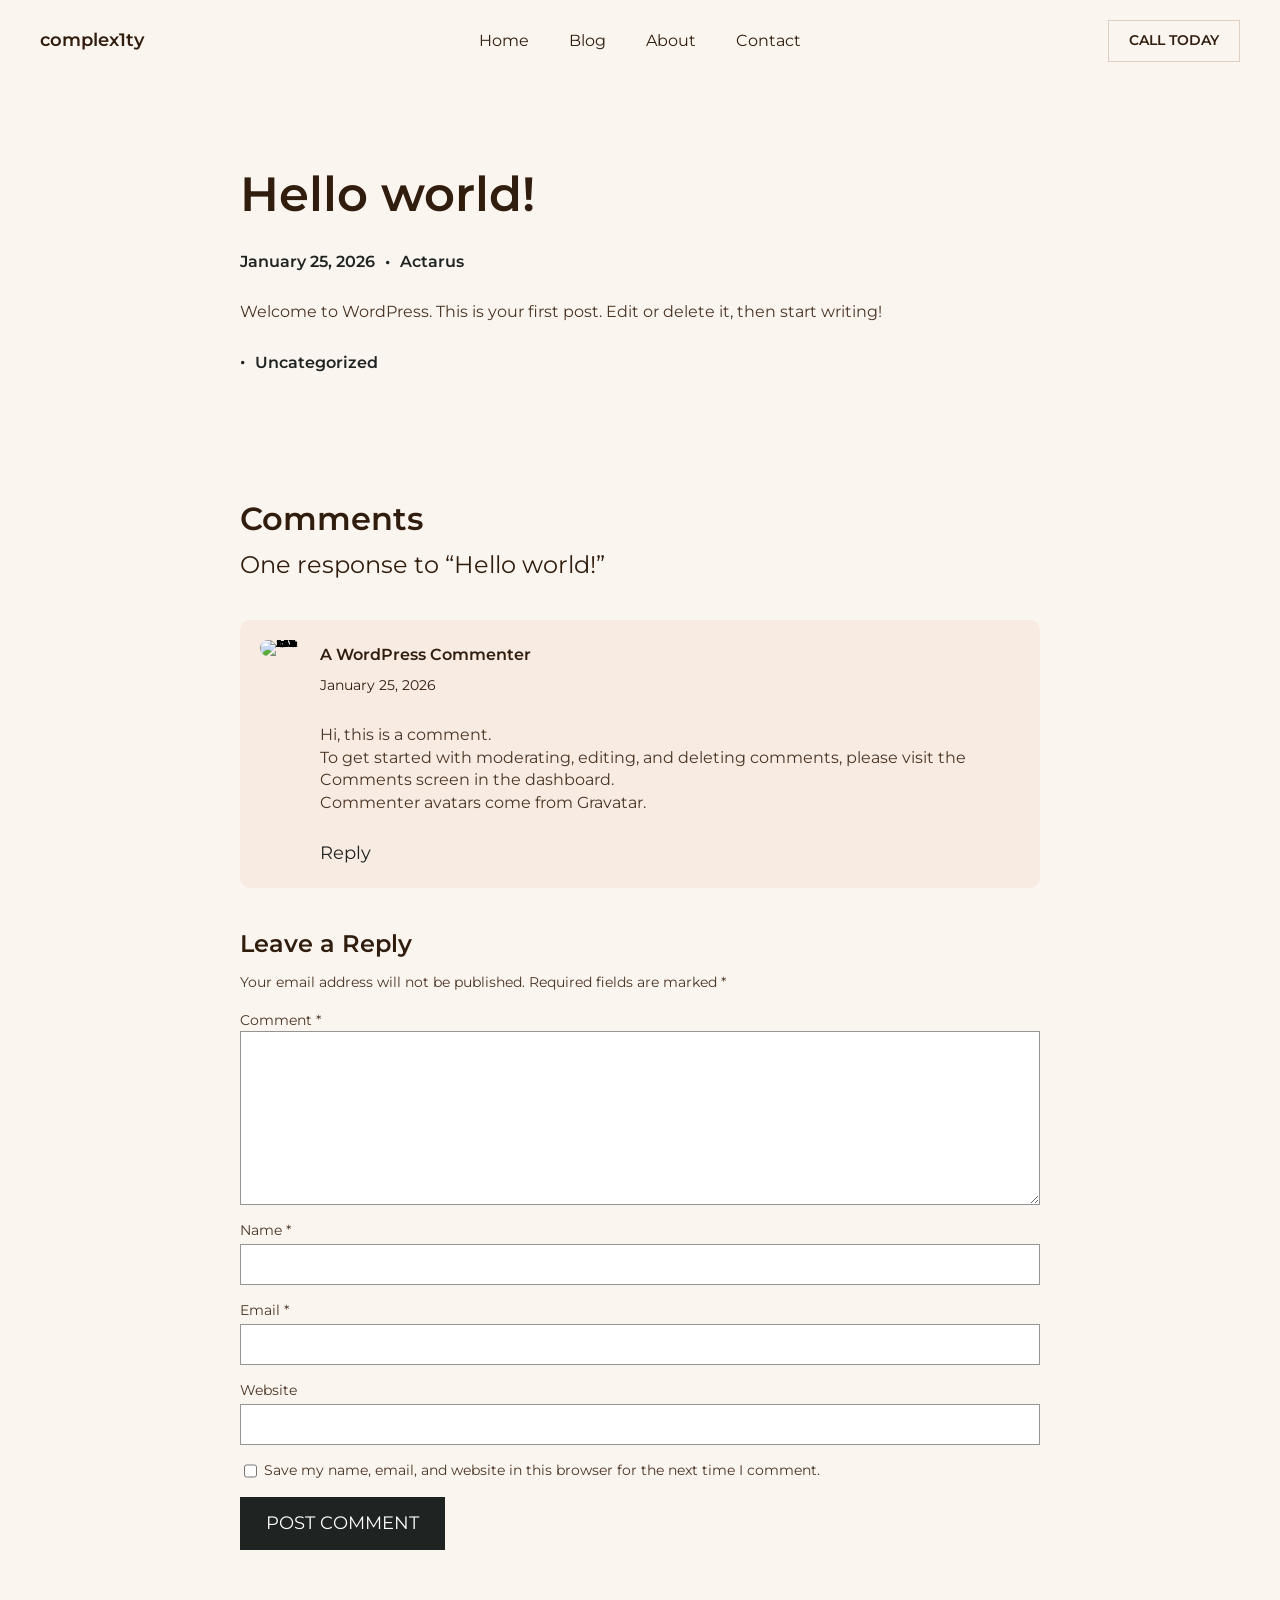
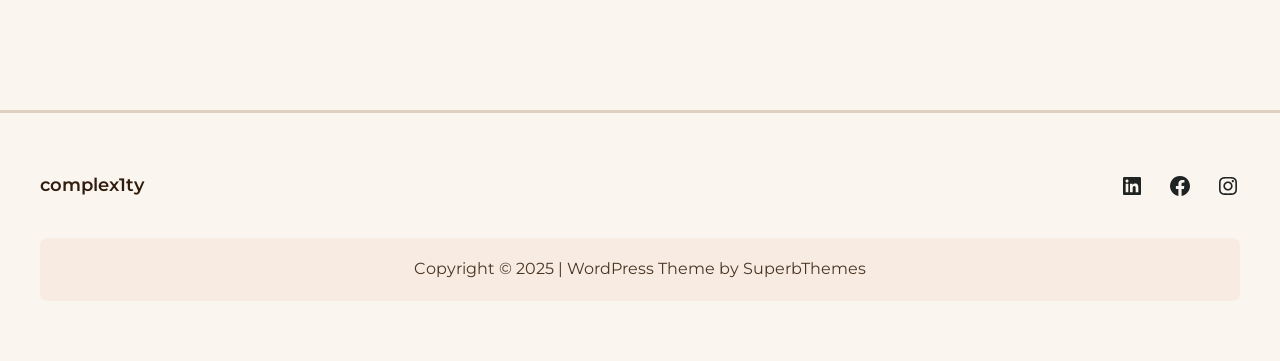
==== hello-world/index.html @ 1c791e35 "si" ====
<!DOCTYPE html>
<html lang="en-US">
<head><meta charset="UTF-8">
	
	<meta name="viewport" content="width=device-width, initial-scale=1">
<meta name="robots" content="max-image-preview:large">
<title>Hello world! – complex1ty</title>
<link rel="alternate" type="application/rss+xml" title="complex1ty » Feed" href="/feed/">
<link rel="alternate" type="application/rss+xml" title="complex1ty » Comments Feed" href="/comments/feed/">
<link rel="alternate" type="application/rss+xml" title="complex1ty » Hello world! Comments Feed" href="/hello-world/feed/">
<link rel="alternate" title="oEmbed (JSON)" type="application/json+oembed" href="/wp-json/oembed/1.0/embed?url=http%3A%2F%2F%2Fhello-world%2F">
<link rel="alternate" title="oEmbed (XML)" type="text/xml+oembed" href="/wp-json/oembed/1.0/embed?url=http%3A%2F%2F%2Fhello-world%2F&amp;format=xml">
<style id="superb-addons-variable-fallbacks-inline-css">
:root{--wp--preset--color--primary:#1f7cec;--wp--preset--color--primary-hover:#3993ff;--wp--preset--color--base:#fff;--wp--preset--color--featured:#0a284b;--wp--preset--color--contrast-light:#fff;--wp--preset--color--contrast-dark:#000;--wp--preset--color--mono-1:#0d3c74;--wp--preset--color--mono-2:#64748b;--wp--preset--color--mono-3:#e2e8f0;--wp--preset--color--mono-4:#f8fafc;--wp--preset--spacing--superbspacing-xxsmall:clamp(5px,1vw,10px);--wp--preset--spacing--superbspacing-xsmall:clamp(10px,2vw,20px);--wp--preset--spacing--superbspacing-small:clamp(20px,4vw,40px);--wp--preset--spacing--superbspacing-medium:clamp(30px,6vw,60px);--wp--preset--spacing--superbspacing-large:clamp(40px,8vw,80px);--wp--preset--spacing--superbspacing-xlarge:clamp(50px,10vw,100px);--wp--preset--spacing--superbspacing-xxlarge:clamp(60px,12vw,120px);--wp--preset--font-size--superbfont-tiny:clamp(10px,0.625rem + ((1vw - 3.2px) * 0.227),12px);--wp--preset--font-size--superbfont-xxsmall:clamp(12px,0.75rem + ((1vw - 3.2px) * 0.227),14px);--wp--preset--font-size--superbfont-xsmall:clamp(16px,1rem + ((1vw - 3.2px) * 1),16px);--wp--preset--font-size--superbfont-small:clamp(16px,1rem + ((1vw - 3.2px) * 0.227),18px);--wp--preset--font-size--superbfont-medium:clamp(18px,1.125rem + ((1vw - 3.2px) * 0.227),20px);--wp--preset--font-size--superbfont-large:clamp(24px,1.5rem + ((1vw - 3.2px) * 0.909),32px);--wp--preset--font-size--superbfont-xlarge:clamp(32px,2rem + ((1vw - 3.2px) * 1.818),48px);--wp--preset--font-size--superbfont-xxlarge:clamp(40px,2.5rem + ((1vw - 3.2px) * 2.727),64px)}.has-primary-color{color:var(--wp--preset--color--primary)!important}.has-primary-hover-color{color:var(--wp--preset--color--primary-hover)!important}.has-base-color{color:var(--wp--preset--color--base)!important}.has-featured-color{color:var(--wp--preset--color--featured)!important}.has-contrast-light-color{color:var(--wp--preset--color--contrast-light)!important}.has-contrast-dark-color{color:var(--wp--preset--color--contrast-dark)!important}.has-mono-1-color{color:var(--wp--preset--color--mono-1)!important}.has-mono-2-color{color:var(--wp--preset--color--mono-2)!important}.has-mono-3-color{color:var(--wp--preset--color--mono-3)!important}.has-mono-4-color{color:var(--wp--preset--color--mono-4)!important}.has-primary-background-color{background-color:var(--wp--preset--color--primary)!important}.has-primary-hover-background-color{background-color:var(--wp--preset--color--primary-hover)!important}.has-base-background-color{background-color:var(--wp--preset--color--base)!important}.has-featured-background-color{background-color:var(--wp--preset--color--featured)!important}.has-contrast-light-background-color{background-color:var(--wp--preset--color--contrast-light)!important}.has-contrast-dark-background-color{background-color:var(--wp--preset--color--contrast-dark)!important}.has-mono-1-background-color{background-color:var(--wp--preset--color--mono-1)!important}.has-mono-2-background-color{background-color:var(--wp--preset--color--mono-2)!important}.has-mono-3-background-color{background-color:var(--wp--preset--color--mono-3)!important}.has-mono-4-background-color{background-color:var(--wp--preset--color--mono-4)!important}.has-superbfont-tiny-font-size{font-size:var(--wp--preset--font-size--superbfont-tiny)!important}.has-superbfont-xxsmall-font-size{font-size:var(--wp--preset--font-size--superbfont-xxsmall)!important}.has-superbfont-xsmall-font-size{font-size:var(--wp--preset--font-size--superbfont-xsmall)!important}.has-superbfont-small-font-size{font-size:var(--wp--preset--font-size--superbfont-small)!important}.has-superbfont-medium-font-size{font-size:var(--wp--preset--font-size--superbfont-medium)!important}.has-superbfont-large-font-size{font-size:var(--wp--preset--font-size--superbfont-large)!important}.has-superbfont-xlarge-font-size{font-size:var(--wp--preset--font-size--superbfont-xlarge)!important}.has-superbfont-xxlarge-font-size{font-size:var(--wp--preset--font-size--superbfont-xxlarge)!important}
/*# sourceURL=superb-addons-variable-fallbacks-inline-css */
</style>
<style id="wp-img-auto-sizes-contain-inline-css">
img:is([sizes=auto i],[sizes^="auto," i]){contain-intrinsic-size:3000px 1500px}
/*# sourceURL=wp-img-auto-sizes-contain-inline-css */
</style>
<style id="wp-block-site-title-inline-css">
.wp-block-site-title{box-sizing:border-box}.wp-block-site-title :where(a){color:inherit;font-family:inherit;font-size:inherit;font-style:inherit;font-weight:inherit;letter-spacing:inherit;line-height:inherit;text-decoration:inherit}
/*# sourceURL=/wp-includes/blocks/site-title/style.min.css */
</style>
<style id="wp-block-navigation-link-inline-css">
.wp-block-navigation .wp-block-navigation-item__label{overflow-wrap:break-word}.wp-block-navigation .wp-block-navigation-item__description{display:none}.link-ui-tools{outline:1px solid #f0f0f0;padding:8px}.link-ui-block-inserter{padding-top:8px}.link-ui-block-inserter__back{margin-left:8px;text-transform:uppercase}
/*# sourceURL=/wp-includes/blocks/navigation-link/style.min.css */
</style>
<link rel="stylesheet" id="wp-block-navigation-css" href="/wp-includes/blocks/navigation/style.min.css?ver=6.9" media="all">
<style id="wp-block-button-inline-css">
.wp-block-button__link{align-content:center;box-sizing:border-box;cursor:pointer;display:inline-block;height:100%;text-align:center;word-break:break-word}.wp-block-button__link.aligncenter{text-align:center}.wp-block-button__link.alignright{text-align:right}:where(.wp-block-button__link){border-radius:9999px;box-shadow:none;padding:calc(.667em + 2px) calc(1.333em + 2px);text-decoration:none}.wp-block-button[style*=text-decoration] .wp-block-button__link{text-decoration:inherit}.wp-block-buttons>.wp-block-button.has-custom-width{max-width:none}.wp-block-buttons>.wp-block-button.has-custom-width .wp-block-button__link{width:100%}.wp-block-buttons>.wp-block-button.has-custom-font-size .wp-block-button__link{font-size:inherit}.wp-block-buttons>.wp-block-button.wp-block-button__width-25{width:calc(25% - var(--wp--style--block-gap, .5em)*.75)}.wp-block-buttons>.wp-block-button.wp-block-button__width-50{width:calc(50% - var(--wp--style--block-gap, .5em)*.5)}.wp-block-buttons>.wp-block-button.wp-block-button__width-75{width:calc(75% - var(--wp--style--block-gap, .5em)*.25)}.wp-block-buttons>.wp-block-button.wp-block-button__width-100{flex-basis:100%;width:100%}.wp-block-buttons.is-vertical>.wp-block-button.wp-block-button__width-25{width:25%}.wp-block-buttons.is-vertical>.wp-block-button.wp-block-button__width-50{width:50%}.wp-block-buttons.is-vertical>.wp-block-button.wp-block-button__width-75{width:75%}.wp-block-button.is-style-squared,.wp-block-button__link.wp-block-button.is-style-squared{border-radius:0}.wp-block-button.no-border-radius,.wp-block-button__link.no-border-radius{border-radius:0!important}:root :where(.wp-block-button .wp-block-button__link.is-style-outline),:root :where(.wp-block-button.is-style-outline>.wp-block-button__link){border:2px solid;padding:.667em 1.333em}:root :where(.wp-block-button .wp-block-button__link.is-style-outline:not(.has-text-color)),:root :where(.wp-block-button.is-style-outline>.wp-block-button__link:not(.has-text-color)){color:currentColor}:root :where(.wp-block-button .wp-block-button__link.is-style-outline:not(.has-background)),:root :where(.wp-block-button.is-style-outline>.wp-block-button__link:not(.has-background)){background-color:initial;background-image:none}
/*# sourceURL=/wp-includes/blocks/button/style.min.css */
</style>
<style id="wp-block-buttons-inline-css">
.wp-block-buttons{box-sizing:border-box}.wp-block-buttons.is-vertical{flex-direction:column}.wp-block-buttons.is-vertical>.wp-block-button:last-child{margin-bottom:0}.wp-block-buttons>.wp-block-button{display:inline-block;margin:0}.wp-block-buttons.is-content-justification-left{justify-content:flex-start}.wp-block-buttons.is-content-justification-left.is-vertical{align-items:flex-start}.wp-block-buttons.is-content-justification-center{justify-content:center}.wp-block-buttons.is-content-justification-center.is-vertical{align-items:center}.wp-block-buttons.is-content-justification-right{justify-content:flex-end}.wp-block-buttons.is-content-justification-right.is-vertical{align-items:flex-end}.wp-block-buttons.is-content-justification-space-between{justify-content:space-between}.wp-block-buttons.aligncenter{text-align:center}.wp-block-buttons:not(.is-content-justification-space-between,.is-content-justification-right,.is-content-justification-left,.is-content-justification-center) .wp-block-button.aligncenter{margin-left:auto;margin-right:auto;width:100%}.wp-block-buttons[style*=text-decoration] .wp-block-button,.wp-block-buttons[style*=text-decoration] .wp-block-button__link{text-decoration:inherit}.wp-block-buttons.has-custom-font-size .wp-block-button__link{font-size:inherit}.wp-block-buttons .wp-block-button__link{width:100%}.wp-block-button.aligncenter{text-align:center}
/*# sourceURL=/wp-includes/blocks/buttons/style.min.css */
</style>
<style id="wp-block-columns-inline-css">
.wp-block-columns{box-sizing:border-box;display:flex;flex-wrap:wrap!important}@media (min-width:782px){.wp-block-columns{flex-wrap:nowrap!important}}.wp-block-columns{align-items:normal!important}.wp-block-columns.are-vertically-aligned-top{align-items:flex-start}.wp-block-columns.are-vertically-aligned-center{align-items:center}.wp-block-columns.are-vertically-aligned-bottom{align-items:flex-end}@media (max-width:781px){.wp-block-columns:not(.is-not-stacked-on-mobile)>.wp-block-column{flex-basis:100%!important}}@media (min-width:782px){.wp-block-columns:not(.is-not-stacked-on-mobile)>.wp-block-column{flex-basis:0;flex-grow:1}.wp-block-columns:not(.is-not-stacked-on-mobile)>.wp-block-column[style*=flex-basis]{flex-grow:0}}.wp-block-columns.is-not-stacked-on-mobile{flex-wrap:nowrap!important}.wp-block-columns.is-not-stacked-on-mobile>.wp-block-column{flex-basis:0;flex-grow:1}.wp-block-columns.is-not-stacked-on-mobile>.wp-block-column[style*=flex-basis]{flex-grow:0}:where(.wp-block-columns){margin-bottom:1.75em}:where(.wp-block-columns.has-background){padding:1.25em 2.375em}.wp-block-column{flex-grow:1;min-width:0;overflow-wrap:break-word;word-break:break-word}.wp-block-column.is-vertically-aligned-top{align-self:flex-start}.wp-block-column.is-vertically-aligned-center{align-self:center}.wp-block-column.is-vertically-aligned-bottom{align-self:flex-end}.wp-block-column.is-vertically-aligned-stretch{align-self:stretch}.wp-block-column.is-vertically-aligned-bottom,.wp-block-column.is-vertically-aligned-center,.wp-block-column.is-vertically-aligned-top{width:100%}
/*# sourceURL=/wp-includes/blocks/columns/style.min.css */
</style>
<style id="wp-block-group-inline-css">
.wp-block-group{box-sizing:border-box}:where(.wp-block-group.wp-block-group-is-layout-constrained){position:relative}
.wp-block-group.is-style-superbaddons-card{background-color:var(--wp--preset--color--contrast-light);border-color:var(--wp--preset--color--mono-3);border-radius:10px;border-style:solid;border-width:1px;box-shadow:0 1px 2px 0 rgba(0,0,0,.05);color:var(--wp--preset--color--contrast-dark);padding:var(--wp--preset--spacing--superbspacing-small)}
/*# sourceURL=wp-block-group-inline-css */
</style>
<style id="wp-block-group-theme-inline-css">
:where(.wp-block-group.has-background){padding:1.25em 2.375em}
/*# sourceURL=/wp-includes/blocks/group/theme.min.css */
</style>
<style id="wp-block-template-part-theme-inline-css">
:root :where(.wp-block-template-part.has-background){margin-bottom:0;margin-top:0;padding:1.25em 2.375em}
/*# sourceURL=/wp-includes/blocks/template-part/theme.min.css */
</style>
<style id="wp-block-post-title-inline-css">
.wp-block-post-title{box-sizing:border-box;word-break:break-word}.wp-block-post-title :where(a){display:inline-block;font-family:inherit;font-size:inherit;font-style:inherit;font-weight:inherit;letter-spacing:inherit;line-height:inherit;text-decoration:inherit}
/*# sourceURL=/wp-includes/blocks/post-title/style.min.css */
</style>
<style id="wp-block-post-date-inline-css">
.wp-block-post-date{box-sizing:border-box}
/*# sourceURL=/wp-includes/blocks/post-date/style.min.css */
</style>
<style id="wp-block-paragraph-inline-css">
.is-small-text{font-size:.875em}.is-regular-text{font-size:1em}.is-large-text{font-size:2.25em}.is-larger-text{font-size:3em}.has-drop-cap:not(:focus):first-letter{float:left;font-size:8.4em;font-style:normal;font-weight:100;line-height:.68;margin:.05em .1em 0 0;text-transform:uppercase}body.rtl .has-drop-cap:not(:focus):first-letter{float:none;margin-left:.1em}p.has-drop-cap.has-background{overflow:hidden}:root :where(p.has-background){padding:1.25em 2.375em}:where(p.has-text-color:not(.has-link-color)) a{color:inherit}p.has-text-align-left[style*="writing-mode:vertical-lr"],p.has-text-align-right[style*="writing-mode:vertical-rl"]{rotate:180deg}
/*# sourceURL=/wp-includes/blocks/paragraph/style.min.css */
</style>
<style id="wp-block-post-author-name-inline-css">
.wp-block-post-author-name{box-sizing:border-box}
/*# sourceURL=/wp-includes/blocks/post-author-name/style.min.css */
</style>
<style id="wp-block-post-content-inline-css">
.wp-block-post-content{display:flow-root}
/*# sourceURL=/wp-includes/blocks/post-content/style.min.css */
</style>
<style id="wp-block-post-terms-inline-css">
.wp-block-post-terms{box-sizing:border-box}.wp-block-post-terms .wp-block-post-terms__separator{white-space:pre-wrap}
/*# sourceURL=/wp-includes/blocks/post-terms/style.min.css */
</style>
<style id="wp-block-heading-inline-css">
h1:where(.wp-block-heading).has-background,h2:where(.wp-block-heading).has-background,h3:where(.wp-block-heading).has-background,h4:where(.wp-block-heading).has-background,h5:where(.wp-block-heading).has-background,h6:where(.wp-block-heading).has-background{padding:1.25em 2.375em}h1.has-text-align-left[style*=writing-mode]:where([style*=vertical-lr]),h1.has-text-align-right[style*=writing-mode]:where([style*=vertical-rl]),h2.has-text-align-left[style*=writing-mode]:where([style*=vertical-lr]),h2.has-text-align-right[style*=writing-mode]:where([style*=vertical-rl]),h3.has-text-align-left[style*=writing-mode]:where([style*=vertical-lr]),h3.has-text-align-right[style*=writing-mode]:where([style*=vertical-rl]),h4.has-text-align-left[style*=writing-mode]:where([style*=vertical-lr]),h4.has-text-align-right[style*=writing-mode]:where([style*=vertical-rl]),h5.has-text-align-left[style*=writing-mode]:where([style*=vertical-lr]),h5.has-text-align-right[style*=writing-mode]:where([style*=vertical-rl]),h6.has-text-align-left[style*=writing-mode]:where([style*=vertical-lr]),h6.has-text-align-right[style*=writing-mode]:where([style*=vertical-rl]){rotate:180deg}
/*# sourceURL=/wp-includes/blocks/heading/style.min.css */
</style>
<style id="wp-block-avatar-inline-css">
.wp-block-avatar{line-height:0}.wp-block-avatar,.wp-block-avatar img{box-sizing:border-box}.wp-block-avatar.aligncenter{text-align:center}
/*# sourceURL=/wp-includes/blocks/avatar/style.min.css */
</style>
<style id="wp-block-comment-author-name-inline-css">
.wp-block-comment-author-name{box-sizing:border-box}
/*# sourceURL=/wp-includes/blocks/comment-author-name/style.min.css */
</style>
<style id="wp-block-comment-date-inline-css">
.wp-block-comment-date{box-sizing:border-box}
/*# sourceURL=/wp-includes/blocks/comment-date/style.min.css */
</style>
<style id="wp-block-comment-content-inline-css">
.comment-awaiting-moderation{display:block;font-size:.875em;line-height:1.5}.wp-block-comment-content{box-sizing:border-box}
/*# sourceURL=/wp-includes/blocks/comment-content/style.min.css */
</style>
<style id="wp-block-comment-reply-link-inline-css">
.wp-block-comment-reply-link{box-sizing:border-box}
/*# sourceURL=/wp-includes/blocks/comment-reply-link/style.min.css */
</style>
<style id="wp-block-comment-template-inline-css">
.wp-block-comment-template{box-sizing:border-box;list-style:none;margin-bottom:0;max-width:100%;padding:0}.wp-block-comment-template li{clear:both}.wp-block-comment-template ol{list-style:none;margin-bottom:0;max-width:100%;padding-left:2rem}.wp-block-comment-template.alignleft{float:left}.wp-block-comment-template.aligncenter{margin-left:auto;margin-right:auto;width:fit-content}.wp-block-comment-template.alignright{float:right}
/*# sourceURL=/wp-includes/blocks/comment-template/style.min.css */
</style>
<style id="wp-block-post-comments-form-inline-css">
:where(.wp-block-post-comments-form input:not([type=submit])),:where(.wp-block-post-comments-form textarea){border:1px solid #949494;font-family:inherit;font-size:1em}:where(.wp-block-post-comments-form input:where(:not([type=submit]):not([type=checkbox]))),:where(.wp-block-post-comments-form textarea){padding:calc(.667em + 2px)}.wp-block-post-comments-form{box-sizing:border-box}.wp-block-post-comments-form[style*=font-weight] :where(.comment-reply-title){font-weight:inherit}.wp-block-post-comments-form[style*=font-family] :where(.comment-reply-title){font-family:inherit}.wp-block-post-comments-form[class*=-font-size] :where(.comment-reply-title),.wp-block-post-comments-form[style*=font-size] :where(.comment-reply-title){font-size:inherit}.wp-block-post-comments-form[style*=line-height] :where(.comment-reply-title){line-height:inherit}.wp-block-post-comments-form[style*=font-style] :where(.comment-reply-title){font-style:inherit}.wp-block-post-comments-form[style*=letter-spacing] :where(.comment-reply-title){letter-spacing:inherit}.wp-block-post-comments-form :where(input[type=submit]){box-shadow:none;cursor:pointer;display:inline-block;overflow-wrap:break-word;text-align:center}.wp-block-post-comments-form .comment-form input:not([type=submit]):not([type=checkbox]):not([type=hidden]),.wp-block-post-comments-form .comment-form textarea{box-sizing:border-box;display:block;width:100%}.wp-block-post-comments-form .comment-form-author label,.wp-block-post-comments-form .comment-form-email label,.wp-block-post-comments-form .comment-form-url label{display:block;margin-bottom:.25em}.wp-block-post-comments-form .comment-form-cookies-consent{display:flex;gap:.25em}.wp-block-post-comments-form .comment-form-cookies-consent #wp-comment-cookies-consent{margin-top:.35em}.wp-block-post-comments-form .comment-reply-title{margin-bottom:0}.wp-block-post-comments-form .comment-reply-title :where(small){font-size:var(--wp--preset--font-size--medium,smaller);margin-left:.5em}
/*# sourceURL=/wp-includes/blocks/post-comments-form/style.min.css */
</style>
<style id="wp-block-comments-inline-css">
.wp-block-post-comments{box-sizing:border-box}.wp-block-post-comments .alignleft{float:left}.wp-block-post-comments .alignright{float:right}.wp-block-post-comments .navigation:after{clear:both;content:"";display:table}.wp-block-post-comments .commentlist{clear:both;list-style:none;margin:0;padding:0}.wp-block-post-comments .commentlist .comment{min-height:2.25em;padding-left:3.25em}.wp-block-post-comments .commentlist .comment p{font-size:1em;line-height:1.8;margin:1em 0}.wp-block-post-comments .commentlist .children{list-style:none;margin:0;padding:0}.wp-block-post-comments .comment-author{line-height:1.5}.wp-block-post-comments .comment-author .avatar{border-radius:1.5em;display:block;float:left;height:2.5em;margin-right:.75em;margin-top:.5em;width:2.5em}.wp-block-post-comments .comment-author cite{font-style:normal}.wp-block-post-comments .comment-meta{font-size:.875em;line-height:1.5}.wp-block-post-comments .comment-meta b{font-weight:400}.wp-block-post-comments .comment-meta .comment-awaiting-moderation{display:block;margin-bottom:1em;margin-top:1em}.wp-block-post-comments .comment-body .commentmetadata{font-size:.875em}.wp-block-post-comments .comment-form-author label,.wp-block-post-comments .comment-form-comment label,.wp-block-post-comments .comment-form-email label,.wp-block-post-comments .comment-form-url label{display:block;margin-bottom:.25em}.wp-block-post-comments .comment-form input:not([type=submit]):not([type=checkbox]),.wp-block-post-comments .comment-form textarea{box-sizing:border-box;display:block;width:100%}.wp-block-post-comments .comment-form-cookies-consent{display:flex;gap:.25em}.wp-block-post-comments .comment-form-cookies-consent #wp-comment-cookies-consent{margin-top:.35em}.wp-block-post-comments .comment-reply-title{margin-bottom:0}.wp-block-post-comments .comment-reply-title :where(small){font-size:var(--wp--preset--font-size--medium,smaller);margin-left:.5em}.wp-block-post-comments .reply{font-size:.875em;margin-bottom:1.4em}.wp-block-post-comments input:not([type=submit]),.wp-block-post-comments textarea{border:1px solid #949494;font-family:inherit;font-size:1em}.wp-block-post-comments input:not([type=submit]):not([type=checkbox]),.wp-block-post-comments textarea{padding:calc(.667em + 2px)}:where(.wp-block-post-comments input[type=submit]){border:none}.wp-block-comments{box-sizing:border-box}
/*# sourceURL=/wp-includes/blocks/comments/style.min.css */
</style>
<style id="wp-block-social-links-inline-css">
.wp-block-social-links{background:none;box-sizing:border-box;margin-left:0;padding-left:0;padding-right:0;text-indent:0}.wp-block-social-links .wp-social-link a,.wp-block-social-links .wp-social-link a:hover{border-bottom:0;box-shadow:none;text-decoration:none}.wp-block-social-links .wp-social-link svg{height:1em;width:1em}.wp-block-social-links .wp-social-link span:not(.screen-reader-text){font-size:.65em;margin-left:.5em;margin-right:.5em}.wp-block-social-links.has-small-icon-size{font-size:16px}.wp-block-social-links,.wp-block-social-links.has-normal-icon-size{font-size:24px}.wp-block-social-links.has-large-icon-size{font-size:36px}.wp-block-social-links.has-huge-icon-size{font-size:48px}.wp-block-social-links.aligncenter{display:flex;justify-content:center}.wp-block-social-links.alignright{justify-content:flex-end}.wp-block-social-link{border-radius:9999px;display:block}@media not (prefers-reduced-motion){.wp-block-social-link{transition:transform .1s ease}}.wp-block-social-link{height:auto}.wp-block-social-link a{align-items:center;display:flex;line-height:0}.wp-block-social-link:hover{transform:scale(1.1)}.wp-block-social-links .wp-block-social-link.wp-social-link{display:inline-block;margin:0;padding:0}.wp-block-social-links .wp-block-social-link.wp-social-link .wp-block-social-link-anchor,.wp-block-social-links .wp-block-social-link.wp-social-link .wp-block-social-link-anchor svg,.wp-block-social-links .wp-block-social-link.wp-social-link .wp-block-social-link-anchor:active,.wp-block-social-links .wp-block-social-link.wp-social-link .wp-block-social-link-anchor:hover,.wp-block-social-links .wp-block-social-link.wp-social-link .wp-block-social-link-anchor:visited{color:currentColor;fill:currentColor}:where(.wp-block-social-links:not(.is-style-logos-only)) .wp-social-link{background-color:#f0f0f0;color:#444}:where(.wp-block-social-links:not(.is-style-logos-only)) .wp-social-link-amazon{background-color:#f90;color:#fff}:where(.wp-block-social-links:not(.is-style-logos-only)) .wp-social-link-bandcamp{background-color:#1ea0c3;color:#fff}:where(.wp-block-social-links:not(.is-style-logos-only)) .wp-social-link-behance{background-color:#0757fe;color:#fff}:where(.wp-block-social-links:not(.is-style-logos-only)) .wp-social-link-bluesky{background-color:#0a7aff;color:#fff}:where(.wp-block-social-links:not(.is-style-logos-only)) .wp-social-link-codepen{background-color:#1e1f26;color:#fff}:where(.wp-block-social-links:not(.is-style-logos-only)) .wp-social-link-deviantart{background-color:#02e49b;color:#fff}:where(.wp-block-social-links:not(.is-style-logos-only)) .wp-social-link-discord{background-color:#5865f2;color:#fff}:where(.wp-block-social-links:not(.is-style-logos-only)) .wp-social-link-dribbble{background-color:#e94c89;color:#fff}:where(.wp-block-social-links:not(.is-style-logos-only)) .wp-social-link-dropbox{background-color:#4280ff;color:#fff}:where(.wp-block-social-links:not(.is-style-logos-only)) .wp-social-link-etsy{background-color:#f45800;color:#fff}:where(.wp-block-social-links:not(.is-style-logos-only)) .wp-social-link-facebook{background-color:#0866ff;color:#fff}:where(.wp-block-social-links:not(.is-style-logos-only)) .wp-social-link-fivehundredpx{background-color:#000;color:#fff}:where(.wp-block-social-links:not(.is-style-logos-only)) .wp-social-link-flickr{background-color:#0461dd;color:#fff}:where(.wp-block-social-links:not(.is-style-logos-only)) .wp-social-link-foursquare{background-color:#e65678;color:#fff}:where(.wp-block-social-links:not(.is-style-logos-only)) .wp-social-link-github{background-color:#24292d;color:#fff}:where(.wp-block-social-links:not(.is-style-logos-only)) .wp-social-link-goodreads{background-color:#eceadd;color:#382110}:where(.wp-block-social-links:not(.is-style-logos-only)) .wp-social-link-google{background-color:#ea4434;color:#fff}:where(.wp-block-social-links:not(.is-style-logos-only)) .wp-social-link-gravatar{background-color:#1d4fc4;color:#fff}:where(.wp-block-social-links:not(.is-style-logos-only)) .wp-social-link-instagram{background-color:#f00075;color:#fff}:where(.wp-block-social-links:not(.is-style-logos-only)) .wp-social-link-lastfm{background-color:#e21b24;color:#fff}:where(.wp-block-social-links:not(.is-style-logos-only)) .wp-social-link-linkedin{background-color:#0d66c2;color:#fff}:where(.wp-block-social-links:not(.is-style-logos-only)) .wp-social-link-mastodon{background-color:#3288d4;color:#fff}:where(.wp-block-social-links:not(.is-style-logos-only)) .wp-social-link-medium{background-color:#000;color:#fff}:where(.wp-block-social-links:not(.is-style-logos-only)) .wp-social-link-meetup{background-color:#f6405f;color:#fff}:where(.wp-block-social-links:not(.is-style-logos-only)) .wp-social-link-patreon{background-color:#000;color:#fff}:where(.wp-block-social-links:not(.is-style-logos-only)) .wp-social-link-pinterest{background-color:#e60122;color:#fff}:where(.wp-block-social-links:not(.is-style-logos-only)) .wp-social-link-pocket{background-color:#ef4155;color:#fff}:where(.wp-block-social-links:not(.is-style-logos-only)) .wp-social-link-reddit{background-color:#ff4500;color:#fff}:where(.wp-block-social-links:not(.is-style-logos-only)) .wp-social-link-skype{background-color:#0478d7;color:#fff}:where(.wp-block-social-links:not(.is-style-logos-only)) .wp-social-link-snapchat{background-color:#fefc00;color:#fff;stroke:#000}:where(.wp-block-social-links:not(.is-style-logos-only)) .wp-social-link-soundcloud{background-color:#ff5600;color:#fff}:where(.wp-block-social-links:not(.is-style-logos-only)) .wp-social-link-spotify{background-color:#1bd760;color:#fff}:where(.wp-block-social-links:not(.is-style-logos-only)) .wp-social-link-telegram{background-color:#2aabee;color:#fff}:where(.wp-block-social-links:not(.is-style-logos-only)) .wp-social-link-threads{background-color:#000;color:#fff}:where(.wp-block-social-links:not(.is-style-logos-only)) .wp-social-link-tiktok{background-color:#000;color:#fff}:where(.wp-block-social-links:not(.is-style-logos-only)) .wp-social-link-tumblr{background-color:#011835;color:#fff}:where(.wp-block-social-links:not(.is-style-logos-only)) .wp-social-link-twitch{background-color:#6440a4;color:#fff}:where(.wp-block-social-links:not(.is-style-logos-only)) .wp-social-link-twitter{background-color:#1da1f2;color:#fff}:where(.wp-block-social-links:not(.is-style-logos-only)) .wp-social-link-vimeo{background-color:#1eb7ea;color:#fff}:where(.wp-block-social-links:not(.is-style-logos-only)) .wp-social-link-vk{background-color:#4680c2;color:#fff}:where(.wp-block-social-links:not(.is-style-logos-only)) .wp-social-link-wordpress{background-color:#3499cd;color:#fff}:where(.wp-block-social-links:not(.is-style-logos-only)) .wp-social-link-whatsapp{background-color:#25d366;color:#fff}:where(.wp-block-social-links:not(.is-style-logos-only)) .wp-social-link-x{background-color:#000;color:#fff}:where(.wp-block-social-links:not(.is-style-logos-only)) .wp-social-link-yelp{background-color:#d32422;color:#fff}:where(.wp-block-social-links:not(.is-style-logos-only)) .wp-social-link-youtube{background-color:red;color:#fff}:where(.wp-block-social-links.is-style-logos-only) .wp-social-link{background:none}:where(.wp-block-social-links.is-style-logos-only) .wp-social-link svg{height:1.25em;width:1.25em}:where(.wp-block-social-links.is-style-logos-only) .wp-social-link-amazon{color:#f90}:where(.wp-block-social-links.is-style-logos-only) .wp-social-link-bandcamp{color:#1ea0c3}:where(.wp-block-social-links.is-style-logos-only) .wp-social-link-behance{color:#0757fe}:where(.wp-block-social-links.is-style-logos-only) .wp-social-link-bluesky{color:#0a7aff}:where(.wp-block-social-links.is-style-logos-only) .wp-social-link-codepen{color:#1e1f26}:where(.wp-block-social-links.is-style-logos-only) .wp-social-link-deviantart{color:#02e49b}:where(.wp-block-social-links.is-style-logos-only) .wp-social-link-discord{color:#5865f2}:where(.wp-block-social-links.is-style-logos-only) .wp-social-link-dribbble{color:#e94c89}:where(.wp-block-social-links.is-style-logos-only) .wp-social-link-dropbox{color:#4280ff}:where(.wp-block-social-links.is-style-logos-only) .wp-social-link-etsy{color:#f45800}:where(.wp-block-social-links.is-style-logos-only) .wp-social-link-facebook{color:#0866ff}:where(.wp-block-social-links.is-style-logos-only) .wp-social-link-fivehundredpx{color:#000}:where(.wp-block-social-links.is-style-logos-only) .wp-social-link-flickr{color:#0461dd}:where(.wp-block-social-links.is-style-logos-only) .wp-social-link-foursquare{color:#e65678}:where(.wp-block-social-links.is-style-logos-only) .wp-social-link-github{color:#24292d}:where(.wp-block-social-links.is-style-logos-only) .wp-social-link-goodreads{color:#382110}:where(.wp-block-social-links.is-style-logos-only) .wp-social-link-google{color:#ea4434}:where(.wp-block-social-links.is-style-logos-only) .wp-social-link-gravatar{color:#1d4fc4}:where(.wp-block-social-links.is-style-logos-only) .wp-social-link-instagram{color:#f00075}:where(.wp-block-social-links.is-style-logos-only) .wp-social-link-lastfm{color:#e21b24}:where(.wp-block-social-links.is-style-logos-only) .wp-social-link-linkedin{color:#0d66c2}:where(.wp-block-social-links.is-style-logos-only) .wp-social-link-mastodon{color:#3288d4}:where(.wp-block-social-links.is-style-logos-only) .wp-social-link-medium{color:#000}:where(.wp-block-social-links.is-style-logos-only) .wp-social-link-meetup{color:#f6405f}:where(.wp-block-social-links.is-style-logos-only) .wp-social-link-patreon{color:#000}:where(.wp-block-social-links.is-style-logos-only) .wp-social-link-pinterest{color:#e60122}:where(.wp-block-social-links.is-style-logos-only) .wp-social-link-pocket{color:#ef4155}:where(.wp-block-social-links.is-style-logos-only) .wp-social-link-reddit{color:#ff4500}:where(.wp-block-social-links.is-style-logos-only) .wp-social-link-skype{color:#0478d7}:where(.wp-block-social-links.is-style-logos-only) .wp-social-link-snapchat{color:#fff;stroke:#000}:where(.wp-block-social-links.is-style-logos-only) .wp-social-link-soundcloud{color:#ff5600}:where(.wp-block-social-links.is-style-logos-only) .wp-social-link-spotify{color:#1bd760}:where(.wp-block-social-links.is-style-logos-only) .wp-social-link-telegram{color:#2aabee}:where(.wp-block-social-links.is-style-logos-only) .wp-social-link-threads{color:#000}:where(.wp-block-social-links.is-style-logos-only) .wp-social-link-tiktok{color:#000}:where(.wp-block-social-links.is-style-logos-only) .wp-social-link-tumblr{color:#011835}:where(.wp-block-social-links.is-style-logos-only) .wp-social-link-twitch{color:#6440a4}:where(.wp-block-social-links.is-style-logos-only) .wp-social-link-twitter{color:#1da1f2}:where(.wp-block-social-links.is-style-logos-only) .wp-social-link-vimeo{color:#1eb7ea}:where(.wp-block-social-links.is-style-logos-only) .wp-social-link-vk{color:#4680c2}:where(.wp-block-social-links.is-style-logos-only) .wp-social-link-whatsapp{color:#25d366}:where(.wp-block-social-links.is-style-logos-only) .wp-social-link-wordpress{color:#3499cd}:where(.wp-block-social-links.is-style-logos-only) .wp-social-link-x{color:#000}:where(.wp-block-social-links.is-style-logos-only) .wp-social-link-yelp{color:#d32422}:where(.wp-block-social-links.is-style-logos-only) .wp-social-link-youtube{color:red}.wp-block-social-links.is-style-pill-shape .wp-social-link{width:auto}:root :where(.wp-block-social-links .wp-social-link a){padding:.25em}:root :where(.wp-block-social-links.is-style-logos-only .wp-social-link a){padding:0}:root :where(.wp-block-social-links.is-style-pill-shape .wp-social-link a){padding-left:.6666666667em;padding-right:.6666666667em}.wp-block-social-links:not(.has-icon-color):not(.has-icon-background-color) .wp-social-link-snapchat .wp-block-social-link-label{color:#000}
/*# sourceURL=/wp-includes/blocks/social-links/style.min.css */
</style>
<style id="wp-block-library-inline-css">
:root{--wp-block-synced-color:#7a00df;--wp-block-synced-color--rgb:122,0,223;--wp-bound-block-color:var(--wp-block-synced-color);--wp-editor-canvas-background:#ddd;--wp-admin-theme-color:#007cba;--wp-admin-theme-color--rgb:0,124,186;--wp-admin-theme-color-darker-10:#006ba1;--wp-admin-theme-color-darker-10--rgb:0,107,160.5;--wp-admin-theme-color-darker-20:#005a87;--wp-admin-theme-color-darker-20--rgb:0,90,135;--wp-admin-border-width-focus:2px}@media (min-resolution:192dpi){:root{--wp-admin-border-width-focus:1.5px}}.wp-element-button{cursor:pointer}:root .has-very-light-gray-background-color{background-color:#eee}:root .has-very-dark-gray-background-color{background-color:#313131}:root .has-very-light-gray-color{color:#eee}:root .has-very-dark-gray-color{color:#313131}:root .has-vivid-green-cyan-to-vivid-cyan-blue-gradient-background{background:linear-gradient(135deg,#00d084,#0693e3)}:root .has-purple-crush-gradient-background{background:linear-gradient(135deg,#34e2e4,#4721fb 50%,#ab1dfe)}:root .has-hazy-dawn-gradient-background{background:linear-gradient(135deg,#faaca8,#dad0ec)}:root .has-subdued-olive-gradient-background{background:linear-gradient(135deg,#fafae1,#67a671)}:root .has-atomic-cream-gradient-background{background:linear-gradient(135deg,#fdd79a,#004a59)}:root .has-nightshade-gradient-background{background:linear-gradient(135deg,#330968,#31cdcf)}:root .has-midnight-gradient-background{background:linear-gradient(135deg,#020381,#2874fc)}:root{--wp--preset--font-size--normal:16px;--wp--preset--font-size--huge:42px}.has-regular-font-size{font-size:1em}.has-larger-font-size{font-size:2.625em}.has-normal-font-size{font-size:var(--wp--preset--font-size--normal)}.has-huge-font-size{font-size:var(--wp--preset--font-size--huge)}.has-text-align-center{text-align:center}.has-text-align-left{text-align:left}.has-text-align-right{text-align:right}.has-fit-text{white-space:nowrap!important}#end-resizable-editor-section{display:none}.aligncenter{clear:both}.items-justified-left{justify-content:flex-start}.items-justified-center{justify-content:center}.items-justified-right{justify-content:flex-end}.items-justified-space-between{justify-content:space-between}.screen-reader-text{border:0;clip-path:inset(50%);height:1px;margin:-1px;overflow:hidden;padding:0;position:absolute;width:1px;word-wrap:normal!important}.screen-reader-text:focus{background-color:#ddd;clip-path:none;color:#444;display:block;font-size:1em;height:auto;left:5px;line-height:normal;padding:15px 23px 14px;text-decoration:none;top:5px;width:auto;z-index:100000}html :where(.has-border-color){border-style:solid}html :where([style*=border-top-color]){border-top-style:solid}html :where([style*=border-right-color]){border-right-style:solid}html :where([style*=border-bottom-color]){border-bottom-style:solid}html :where([style*=border-left-color]){border-left-style:solid}html :where([style*=border-width]){border-style:solid}html :where([style*=border-top-width]){border-top-style:solid}html :where([style*=border-right-width]){border-right-style:solid}html :where([style*=border-bottom-width]){border-bottom-style:solid}html :where([style*=border-left-width]){border-left-style:solid}html :where(img[class*=wp-image-]){height:auto;max-width:100%}:where(figure){margin:0 0 1em}html :where(.is-position-sticky){--wp-admin--admin-bar--position-offset:var(--wp-admin--admin-bar--height,0px)}@media screen and (max-width:600px){html :where(.is-position-sticky){--wp-admin--admin-bar--position-offset:0px}}
/*# sourceURL=/wp-includes/css/dist/block-library/common.min.css */
</style>
<style id="global-styles-inline-css">
:root{--wp--preset--aspect-ratio--square: 1;--wp--preset--aspect-ratio--4-3: 4/3;--wp--preset--aspect-ratio--3-4: 3/4;--wp--preset--aspect-ratio--3-2: 3/2;--wp--preset--aspect-ratio--2-3: 2/3;--wp--preset--aspect-ratio--16-9: 16/9;--wp--preset--aspect-ratio--9-16: 9/16;--wp--preset--color--black: #000000;--wp--preset--color--cyan-bluish-gray: #abb8c3;--wp--preset--color--white: #ffffff;--wp--preset--color--pale-pink: #f78da7;--wp--preset--color--vivid-red: #cf2e2e;--wp--preset--color--luminous-vivid-orange: #ff6900;--wp--preset--color--luminous-vivid-amber: #fcb900;--wp--preset--color--light-green-cyan: #7bdcb5;--wp--preset--color--vivid-green-cyan: #00d084;--wp--preset--color--pale-cyan-blue: #8ed1fc;--wp--preset--color--vivid-cyan-blue: #0693e3;--wp--preset--color--vivid-purple: #9b51e0;--wp--preset--color--primary: #1f2423;--wp--preset--color--mono-2: #4a3524;--wp--preset--color--contrast-light: #FFFFFF;--wp--preset--color--contrast-dark: #000000;--wp--preset--color--base: #fbf5ef;--wp--preset--color--mono-1: #311d0d;--wp--preset--color--mono-3: #E0CEBF;--wp--preset--color--mono-4: #f7ebe2;--wp--preset--color--primary-hover: #424A48;--wp--preset--color--featured: #59615F;--wp--preset--gradient--vivid-cyan-blue-to-vivid-purple: linear-gradient(135deg,rgb(6,147,227) 0%,rgb(155,81,224) 100%);--wp--preset--gradient--light-green-cyan-to-vivid-green-cyan: linear-gradient(135deg,rgb(122,220,180) 0%,rgb(0,208,130) 100%);--wp--preset--gradient--luminous-vivid-amber-to-luminous-vivid-orange: linear-gradient(135deg,rgb(252,185,0) 0%,rgb(255,105,0) 100%);--wp--preset--gradient--luminous-vivid-orange-to-vivid-red: linear-gradient(135deg,rgb(255,105,0) 0%,rgb(207,46,46) 100%);--wp--preset--gradient--very-light-gray-to-cyan-bluish-gray: linear-gradient(135deg,rgb(238,238,238) 0%,rgb(169,184,195) 100%);--wp--preset--gradient--cool-to-warm-spectrum: linear-gradient(135deg,rgb(74,234,220) 0%,rgb(151,120,209) 20%,rgb(207,42,186) 40%,rgb(238,44,130) 60%,rgb(251,105,98) 80%,rgb(254,248,76) 100%);--wp--preset--gradient--blush-light-purple: linear-gradient(135deg,rgb(255,206,236) 0%,rgb(152,150,240) 100%);--wp--preset--gradient--blush-bordeaux: linear-gradient(135deg,rgb(254,205,165) 0%,rgb(254,45,45) 50%,rgb(107,0,62) 100%);--wp--preset--gradient--luminous-dusk: linear-gradient(135deg,rgb(255,203,112) 0%,rgb(199,81,192) 50%,rgb(65,88,208) 100%);--wp--preset--gradient--pale-ocean: linear-gradient(135deg,rgb(255,245,203) 0%,rgb(182,227,212) 50%,rgb(51,167,181) 100%);--wp--preset--gradient--electric-grass: linear-gradient(135deg,rgb(202,248,128) 0%,rgb(113,206,126) 100%);--wp--preset--gradient--midnight: linear-gradient(135deg,rgb(2,3,129) 0%,rgb(40,116,252) 100%);--wp--preset--font-size--small: 13px;--wp--preset--font-size--medium: clamp(14px, 0.875rem + ((1vw - 3.2px) * 0.682), 20px);--wp--preset--font-size--large: clamp(22.041px, 1.378rem + ((1vw - 3.2px) * 1.586), 36px);--wp--preset--font-size--x-large: clamp(25.014px, 1.563rem + ((1vw - 3.2px) * 1.93), 42px);--wp--preset--font-size--superbfont-tiny: clamp(10px, 0.625rem + ((1vw - 3.2px) * 0.227), 12px);--wp--preset--font-size--superbfont-xxsmall: clamp(12px, 0.75rem + ((1vw - 3.2px) * 0.227), 14px);--wp--preset--font-size--superbfont-xsmall: clamp(16px, 1rem + ((1vw - 3.2px) * 1), 16px);--wp--preset--font-size--superbfont-small: clamp(14px, 0.875rem + ((1vw - 3.2px) * 0.455), 18px);--wp--preset--font-size--superbfont-medium: clamp(20px, 1.25rem + ((1vw - 3.2px) * 0.455), 24px);--wp--preset--font-size--superbfont-large: clamp(24px, 1.5rem + ((1vw - 3.2px) * 0.909), 32px);--wp--preset--font-size--superbfont-xlarge: clamp(36px, 2.25rem + ((1vw - 3.2px) * 1.364), 48px);--wp--preset--font-size--superbfont-xxlarge: clamp(40px, 2.5rem + ((1vw - 3.2px) * 1.591), 54px);--wp--preset--font-family--fontprimary: "Montserrat", serif;--wp--preset--font-family--fontsecondary: 'Montserrat', sans-serif;--wp--preset--spacing--20: 0.44rem;--wp--preset--spacing--30: 0.67rem;--wp--preset--spacing--40: 1rem;--wp--preset--spacing--50: 1.5rem;--wp--preset--spacing--60: 2.25rem;--wp--preset--spacing--70: 3.38rem;--wp--preset--spacing--80: 5.06rem;--wp--preset--spacing--superbspacing-xxsmall: clamp(5px, 1vw, 10px);--wp--preset--spacing--superbspacing-xsmall: clamp(10px, 2vw, 20px);--wp--preset--spacing--superbspacing-small: clamp(20px, 4vw, 40px);--wp--preset--spacing--superbspacing-medium: clamp(30px, 6vw, 60px);--wp--preset--spacing--superbspacing-large: clamp(40px, 8vw, 80px);--wp--preset--spacing--superbspacing-xlarge: clamp(50px, 10vw, 100px);--wp--preset--spacing--superbspacing-xxlarge: clamp(60px, 12vw, 120px);--wp--preset--shadow--natural: 6px 6px 9px rgba(0, 0, 0, 0.2);--wp--preset--shadow--deep: 12px 12px 50px rgba(0, 0, 0, 0.4);--wp--preset--shadow--sharp: 6px 6px 0px rgba(0, 0, 0, 0.2);--wp--preset--shadow--outlined: 6px 6px 0px -3px rgb(255, 255, 255), 6px 6px rgb(0, 0, 0);--wp--preset--shadow--crisp: 6px 6px 0px rgb(0, 0, 0);}:root { --wp--style--global--content-size: 1200px;--wp--style--global--wide-size: 1200px; }:where(body) { margin: 0; }.wp-site-blocks { padding-top: var(--wp--style--root--padding-top); padding-bottom: var(--wp--style--root--padding-bottom); }.has-global-padding { padding-right: var(--wp--style--root--padding-right); padding-left: var(--wp--style--root--padding-left); }.has-global-padding > .alignfull { margin-right: calc(var(--wp--style--root--padding-right) * -1); margin-left: calc(var(--wp--style--root--padding-left) * -1); }.has-global-padding :where(:not(.alignfull.is-layout-flow) > .has-global-padding:not(.wp-block-block, .alignfull)) { padding-right: 0; padding-left: 0; }.has-global-padding :where(:not(.alignfull.is-layout-flow) > .has-global-padding:not(.wp-block-block, .alignfull)) > .alignfull { margin-left: 0; margin-right: 0; }.wp-site-blocks > .alignleft { float: left; margin-right: 2em; }.wp-site-blocks > .alignright { float: right; margin-left: 2em; }.wp-site-blocks > .aligncenter { justify-content: center; margin-left: auto; margin-right: auto; }:where(.wp-site-blocks) > * { margin-block-start: 1.5rem; margin-block-end: 0; }:where(.wp-site-blocks) > :first-child { margin-block-start: 0; }:where(.wp-site-blocks) > :last-child { margin-block-end: 0; }:root { --wp--style--block-gap: 1.5rem; }:root :where(.is-layout-flow) > :first-child{margin-block-start: 0;}:root :where(.is-layout-flow) > :last-child{margin-block-end: 0;}:root :where(.is-layout-flow) > *{margin-block-start: 1.5rem;margin-block-end: 0;}:root :where(.is-layout-constrained) > :first-child{margin-block-start: 0;}:root :where(.is-layout-constrained) > :last-child{margin-block-end: 0;}:root :where(.is-layout-constrained) > *{margin-block-start: 1.5rem;margin-block-end: 0;}:root :where(.is-layout-flex){gap: 1.5rem;}:root :where(.is-layout-grid){gap: 1.5rem;}.is-layout-flow > .alignleft{float: left;margin-inline-start: 0;margin-inline-end: 2em;}.is-layout-flow > .alignright{float: right;margin-inline-start: 2em;margin-inline-end: 0;}.is-layout-flow > .aligncenter{margin-left: auto !important;margin-right: auto !important;}.is-layout-constrained > .alignleft{float: left;margin-inline-start: 0;margin-inline-end: 2em;}.is-layout-constrained > .alignright{float: right;margin-inline-start: 2em;margin-inline-end: 0;}.is-layout-constrained > .aligncenter{margin-left: auto !important;margin-right: auto !important;}.is-layout-constrained > :where(:not(.alignleft):not(.alignright):not(.alignfull)){max-width: var(--wp--style--global--content-size);margin-left: auto !important;margin-right: auto !important;}.is-layout-constrained > .alignwide{max-width: var(--wp--style--global--wide-size);}body .is-layout-flex{display: flex;}.is-layout-flex{flex-wrap: wrap;align-items: center;}.is-layout-flex > :is(*, div){margin: 0;}body .is-layout-grid{display: grid;}.is-layout-grid > :is(*, div){margin: 0;}body{background-color: var(--wp--preset--color--base);color: var(--wp--preset--color--contrast);font-family: var(--wp--preset--font-family--fontprimary);font-size: var(--wp--preset--font-size--medium);line-height: 150%;--wp--style--root--padding-top: 0px;--wp--style--root--padding-right: 0px;--wp--style--root--padding-bottom: 0px;--wp--style--root--padding-left: 0px;}a:where(:not(.wp-element-button)){color: inherit;text-decoration: none;}:root :where(a:where(:not(.wp-element-button)):hover){text-decoration: underline;}:root :where(a:where(:not(.wp-element-button)):focus){text-decoration: underline;}h1, h2, h3, h4, h5, h6{font-family: var(--wp--preset--font-family--fontprimary);font-weight: 600;line-height: 1.4;}h1{color: var(--wp--preset--color--mono-1);font-size: var(--wp--preset--font-size--superbfont-xlarge);line-height: 1.2;}h2{font-size: var(--wp--preset--font-size--superbfont-large);line-height: 1.3;}h3{font-family: var(--wp--preset--font-family--fontsecondary);font-size: var(--wp--preset--font-size--superbfont-medium);font-weight: 400;line-height: 1.3;}h4{font-size: var(--wp--preset--font-size--superbfont-small);line-height: 1.4;}h5{font-size: var(--wp--preset--font-size--superbfont-xsmall);line-height: 1.4;}h6{font-size: var(--wp--preset--font-size--superbfont-xxsmall);line-height: 1.4;}:root :where(.wp-element-button, .wp-block-button__link){background-color: var(--wp--preset--color--primary);border-radius: 0px;border-width: 0;color: var(--wp--preset--color--contrast-light);font-family: inherit;font-size: inherit;font-style: inherit;font-weight: 600;letter-spacing: inherit;line-height: inherit;padding-top: calc(0.667em + 2px);padding-right: calc(1.333em + 2px);padding-bottom: calc(0.667em + 2px);padding-left: calc(1.333em + 2px);text-decoration: none;text-transform: uppercase;}:root :where(.wp-element-button:visited, .wp-block-button__link:visited){color: var(--wp--preset--color--contrast-light);}:root :where(.wp-element-button:hover, .wp-block-button__link:hover){background-color: var(--wp--preset--color--primary-hover);color: var(--wp--preset--color--contrast-light);}:root :where(.wp-element-button:focus, .wp-block-button__link:focus){background-color: var(--wp--preset--color--primary-hover);color: var(--wp--preset--color--contrast-light);}:root :where(.wp-element-button:active, .wp-block-button__link:active){background-color: var(--wp--preset--color--primary-hover);color: var(--wp--preset--color--contrast-light);}.has-black-color{color: var(--wp--preset--color--black) !important;}.has-cyan-bluish-gray-color{color: var(--wp--preset--color--cyan-bluish-gray) !important;}.has-white-color{color: var(--wp--preset--color--white) !important;}.has-pale-pink-color{color: var(--wp--preset--color--pale-pink) !important;}.has-vivid-red-color{color: var(--wp--preset--color--vivid-red) !important;}.has-luminous-vivid-orange-color{color: var(--wp--preset--color--luminous-vivid-orange) !important;}.has-luminous-vivid-amber-color{color: var(--wp--preset--color--luminous-vivid-amber) !important;}.has-light-green-cyan-color{color: var(--wp--preset--color--light-green-cyan) !important;}.has-vivid-green-cyan-color{color: var(--wp--preset--color--vivid-green-cyan) !important;}.has-pale-cyan-blue-color{color: var(--wp--preset--color--pale-cyan-blue) !important;}.has-vivid-cyan-blue-color{color: var(--wp--preset--color--vivid-cyan-blue) !important;}.has-vivid-purple-color{color: var(--wp--preset--color--vivid-purple) !important;}.has-primary-color{color: var(--wp--preset--color--primary) !important;}.has-mono-2-color{color: var(--wp--preset--color--mono-2) !important;}.has-contrast-light-color{color: var(--wp--preset--color--contrast-light) !important;}.has-contrast-dark-color{color: var(--wp--preset--color--contrast-dark) !important;}.has-base-color{color: var(--wp--preset--color--base) !important;}.has-mono-1-color{color: var(--wp--preset--color--mono-1) !important;}.has-mono-3-color{color: var(--wp--preset--color--mono-3) !important;}.has-mono-4-color{color: var(--wp--preset--color--mono-4) !important;}.has-primary-hover-color{color: var(--wp--preset--color--primary-hover) !important;}.has-featured-color{color: var(--wp--preset--color--featured) !important;}.has-black-background-color{background-color: var(--wp--preset--color--black) !important;}.has-cyan-bluish-gray-background-color{background-color: var(--wp--preset--color--cyan-bluish-gray) !important;}.has-white-background-color{background-color: var(--wp--preset--color--white) !important;}.has-pale-pink-background-color{background-color: var(--wp--preset--color--pale-pink) !important;}.has-vivid-red-background-color{background-color: var(--wp--preset--color--vivid-red) !important;}.has-luminous-vivid-orange-background-color{background-color: var(--wp--preset--color--luminous-vivid-orange) !important;}.has-luminous-vivid-amber-background-color{background-color: var(--wp--preset--color--luminous-vivid-amber) !important;}.has-light-green-cyan-background-color{background-color: var(--wp--preset--color--light-green-cyan) !important;}.has-vivid-green-cyan-background-color{background-color: var(--wp--preset--color--vivid-green-cyan) !important;}.has-pale-cyan-blue-background-color{background-color: var(--wp--preset--color--pale-cyan-blue) !important;}.has-vivid-cyan-blue-background-color{background-color: var(--wp--preset--color--vivid-cyan-blue) !important;}.has-vivid-purple-background-color{background-color: var(--wp--preset--color--vivid-purple) !important;}.has-primary-background-color{background-color: var(--wp--preset--color--primary) !important;}.has-mono-2-background-color{background-color: var(--wp--preset--color--mono-2) !important;}.has-contrast-light-background-color{background-color: var(--wp--preset--color--contrast-light) !important;}.has-contrast-dark-background-color{background-color: var(--wp--preset--color--contrast-dark) !important;}.has-base-background-color{background-color: var(--wp--preset--color--base) !important;}.has-mono-1-background-color{background-color: var(--wp--preset--color--mono-1) !important;}.has-mono-3-background-color{background-color: var(--wp--preset--color--mono-3) !important;}.has-mono-4-background-color{background-color: var(--wp--preset--color--mono-4) !important;}.has-primary-hover-background-color{background-color: var(--wp--preset--color--primary-hover) !important;}.has-featured-background-color{background-color: var(--wp--preset--color--featured) !important;}.has-black-border-color{border-color: var(--wp--preset--color--black) !important;}.has-cyan-bluish-gray-border-color{border-color: var(--wp--preset--color--cyan-bluish-gray) !important;}.has-white-border-color{border-color: var(--wp--preset--color--white) !important;}.has-pale-pink-border-color{border-color: var(--wp--preset--color--pale-pink) !important;}.has-vivid-red-border-color{border-color: var(--wp--preset--color--vivid-red) !important;}.has-luminous-vivid-orange-border-color{border-color: var(--wp--preset--color--luminous-vivid-orange) !important;}.has-luminous-vivid-amber-border-color{border-color: var(--wp--preset--color--luminous-vivid-amber) !important;}.has-light-green-cyan-border-color{border-color: var(--wp--preset--color--light-green-cyan) !important;}.has-vivid-green-cyan-border-color{border-color: var(--wp--preset--color--vivid-green-cyan) !important;}.has-pale-cyan-blue-border-color{border-color: var(--wp--preset--color--pale-cyan-blue) !important;}.has-vivid-cyan-blue-border-color{border-color: var(--wp--preset--color--vivid-cyan-blue) !important;}.has-vivid-purple-border-color{border-color: var(--wp--preset--color--vivid-purple) !important;}.has-primary-border-color{border-color: var(--wp--preset--color--primary) !important;}.has-mono-2-border-color{border-color: var(--wp--preset--color--mono-2) !important;}.has-contrast-light-border-color{border-color: var(--wp--preset--color--contrast-light) !important;}.has-contrast-dark-border-color{border-color: var(--wp--preset--color--contrast-dark) !important;}.has-base-border-color{border-color: var(--wp--preset--color--base) !important;}.has-mono-1-border-color{border-color: var(--wp--preset--color--mono-1) !important;}.has-mono-3-border-color{border-color: var(--wp--preset--color--mono-3) !important;}.has-mono-4-border-color{border-color: var(--wp--preset--color--mono-4) !important;}.has-primary-hover-border-color{border-color: var(--wp--preset--color--primary-hover) !important;}.has-featured-border-color{border-color: var(--wp--preset--color--featured) !important;}.has-vivid-cyan-blue-to-vivid-purple-gradient-background{background: var(--wp--preset--gradient--vivid-cyan-blue-to-vivid-purple) !important;}.has-light-green-cyan-to-vivid-green-cyan-gradient-background{background: var(--wp--preset--gradient--light-green-cyan-to-vivid-green-cyan) !important;}.has-luminous-vivid-amber-to-luminous-vivid-orange-gradient-background{background: var(--wp--preset--gradient--luminous-vivid-amber-to-luminous-vivid-orange) !important;}.has-luminous-vivid-orange-to-vivid-red-gradient-background{background: var(--wp--preset--gradient--luminous-vivid-orange-to-vivid-red) !important;}.has-very-light-gray-to-cyan-bluish-gray-gradient-background{background: var(--wp--preset--gradient--very-light-gray-to-cyan-bluish-gray) !important;}.has-cool-to-warm-spectrum-gradient-background{background: var(--wp--preset--gradient--cool-to-warm-spectrum) !important;}.has-blush-light-purple-gradient-background{background: var(--wp--preset--gradient--blush-light-purple) !important;}.has-blush-bordeaux-gradient-background{background: var(--wp--preset--gradient--blush-bordeaux) !important;}.has-luminous-dusk-gradient-background{background: var(--wp--preset--gradient--luminous-dusk) !important;}.has-pale-ocean-gradient-background{background: var(--wp--preset--gradient--pale-ocean) !important;}.has-electric-grass-gradient-background{background: var(--wp--preset--gradient--electric-grass) !important;}.has-midnight-gradient-background{background: var(--wp--preset--gradient--midnight) !important;}.has-small-font-size{font-size: var(--wp--preset--font-size--small) !important;}.has-medium-font-size{font-size: var(--wp--preset--font-size--medium) !important;}.has-large-font-size{font-size: var(--wp--preset--font-size--large) !important;}.has-x-large-font-size{font-size: var(--wp--preset--font-size--x-large) !important;}.has-superbfont-tiny-font-size{font-size: var(--wp--preset--font-size--superbfont-tiny) !important;}.has-superbfont-xxsmall-font-size{font-size: var(--wp--preset--font-size--superbfont-xxsmall) !important;}.has-superbfont-xsmall-font-size{font-size: var(--wp--preset--font-size--superbfont-xsmall) !important;}.has-superbfont-small-font-size{font-size: var(--wp--preset--font-size--superbfont-small) !important;}.has-superbfont-medium-font-size{font-size: var(--wp--preset--font-size--superbfont-medium) !important;}.has-superbfont-large-font-size{font-size: var(--wp--preset--font-size--superbfont-large) !important;}.has-superbfont-xlarge-font-size{font-size: var(--wp--preset--font-size--superbfont-xlarge) !important;}.has-superbfont-xxlarge-font-size{font-size: var(--wp--preset--font-size--superbfont-xxlarge) !important;}.has-fontprimary-font-family{font-family: var(--wp--preset--font-family--fontprimary) !important;}.has-fontsecondary-font-family{font-family: var(--wp--preset--font-family--fontsecondary) !important;}
:root :where(.wp-block-button .wp-block-button__link){font-size: var(--wp--preset--font-size--superbfont-small);line-height: 1.4;}
:root :where(.wp-block-heading){color: var(--wp--preset--color--mono-1);}
:root :where(p){color: var(--wp--preset--color--mono-2);font-family: var(--wp--preset--font-family--fontsecondary);font-size: var(--wp--preset--font-size--superbfont-xsmall);line-height: 1.4;}
:root :where(.wp-block-navigation){font-size: var(--wp--preset--font-size--superbfont-xsmall);}
:root :where(.wp-block-navigation a:where(:not(.wp-element-button))){text-decoration: none;}
:root :where(.wp-block-navigation a:where(:not(.wp-element-button)):hover){text-decoration: none;}
:root :where(.wp-block-navigation a:where(:not(.wp-element-button)):focus){text-decoration: none;}
:root :where(.wp-block-navigation a:where(:not(.wp-element-button)):active){text-decoration: none;}
:root :where(.wp-block-post-author-name){color: var(--wp--preset--color--primary);font-size: var(--wp--preset--font-size--superbfont-xsmall);}
:root :where(.wp-block-post-date){color: var(--wp--preset--color--primary);font-size: var(--wp--preset--font-size--superbfont-xsmall);}
:root :where(.wp-block-post-content a:where(:not(.wp-element-button))){color: var(--wp--preset--color--primary);text-decoration: underline;}
:root :where(.wp-block-post-title a:where(:not(.wp-element-button))){text-decoration: none;}
:root :where(.wp-block-post-title a:where(:not(.wp-element-button)):hover){text-decoration: none;}
:root :where(.wp-block-post-title a:where(:not(.wp-element-button)):focus){text-decoration: none;}
:root :where(.wp-block-comments-title){font-size: var(--wp--preset--font-size--superbfont-large);}
:root :where(.wp-block-comment-author-name a:where(:not(.wp-element-button))){text-decoration: none;}
:root :where(.wp-block-comment-author-name a:where(:not(.wp-element-button)):hover){text-decoration: none;}
:root :where(.wp-block-comment-author-name a:where(:not(.wp-element-button)):active){text-decoration: none;}
:root :where(.wp-block-comment-date){font-size: var(--wp--preset--font-size--superbfont-xxsmall);}
:root :where(.wp-block-comment-date a:where(:not(.wp-element-button))){text-decoration: none;}
:root :where(.wp-block-comment-date a:where(:not(.wp-element-button)):hover){text-decoration: none;}
:root :where(.wp-block-comment-date a:where(:not(.wp-element-button)):focus){text-decoration: none;}
:root :where(.wp-block-comment-reply-link){font-size: var(--wp--preset--font-size--superbfont-small);}
:root :where(.wp-block-site-title){font-size: var(--wp--preset--font-size--superbfont-medium);font-weight: normal;line-height: 1.4;}
:root :where(.wp-block-site-title a:where(:not(.wp-element-button))){text-decoration: none;}
:root :where(.wp-block-site-title a:where(:not(.wp-element-button)):hover){text-decoration: none;}
:root :where(.wp-block-site-title a:where(:not(.wp-element-button)):focus){text-decoration: none;}
:root :where(.wp-block-site-title a:where(:not(.wp-element-button)):active){text-decoration: none;}
/*# sourceURL=global-styles-inline-css */
</style>
<style id="block-style-variation-styles-inline-css">
:root :where(.wp-block-button.is-style-outline--2 .wp-block-button__link){background: transparent none;border-color: var( --wp--preset--color--mono-3);border-width: 1px;border-style: solid;color: var(--wp--preset--color--mono-1);padding-top: 0.667em;padding-right: 1.33em;padding-bottom: 0.667em;padding-left: 1.33em;}
/*# sourceURL=block-style-variation-styles-inline-css */
</style>
<style id="wp-emoji-styles-inline-css">

	img.wp-smiley, img.emoji {
		display: inline !important;
		border: none !important;
		box-shadow: none !important;
		height: 1em !important;
		width: 1em !important;
		margin: 0 0.07em !important;
		vertical-align: -0.1em !important;
		background: none !important;
		padding: 0 !important;
	}
/*# sourceURL=wp-emoji-styles-inline-css */
</style>
<link rel="stylesheet" id="midnight-blogger-patterns-css" href="/wp-content/themes/midnight-blogger/assets/css/patterns.css?ver=1769425058" media="all">
<link rel="stylesheet" id="simple-nova-patterns-css" href="/wp-content/themes/simple-nova/assets/css/patterns.css?ver=1769425058" media="all">
<style id="core-block-supports-inline-css">
.wp-container-core-navigation-is-layout-51cb38a2{gap:var(--wp--preset--spacing--superbspacing-small);justify-content:center;}.wp-container-core-buttons-is-layout-d445cf74{justify-content:flex-end;}.wp-container-core-columns-is-layout-e0e4babd{flex-wrap:nowrap;}.wp-container-core-group-is-layout-0ffa9a68 > .alignfull{margin-right:calc(var(--wp--preset--spacing--superbspacing-small) * -1);margin-left:calc(var(--wp--preset--spacing--superbspacing-small) * -1);}.wp-container-core-group-is-layout-b098208d{flex-wrap:nowrap;gap:var(--wp--preset--spacing--superbspacing-xxsmall);}.wp-container-core-group-is-layout-b858d49e > :where(:not(.alignleft):not(.alignright):not(.alignfull)){max-width:800px;margin-left:auto !important;margin-right:auto !important;}.wp-container-core-group-is-layout-b858d49e > .alignwide{max-width:800px;}.wp-container-core-group-is-layout-b858d49e .alignfull{max-width:none;}.wp-container-core-group-is-layout-b858d49e > .alignfull{margin-right:calc(0px * -1);margin-left:calc(0px * -1);}.wp-container-core-group-is-layout-0a49fc62 > *{margin-block-start:0;margin-block-end:0;}.wp-container-core-group-is-layout-0a49fc62 > * + *{margin-block-start:var(--wp--preset--spacing--superbspacing-xxsmall);margin-block-end:0;}.wp-elements-a4a951e4f0e3fb94fa1d356602ac0e91 a:where(:not(.wp-element-button)){color:var(--wp--preset--color--primary);}.wp-elements-4f17b93540e14cb8d911c9524173982c a:where(:not(.wp-element-button)){color:var(--wp--preset--color--primary);}.wp-container-core-columns-is-layout-24a65fd2{flex-wrap:nowrap;gap:var(--wp--preset--spacing--superbspacing-xsmall) var(--wp--preset--spacing--superbspacing-xsmall);}.wp-container-core-group-is-layout-da6817d8 > .alignfull{margin-right:calc(0px * -1);margin-left:calc(0px * -1);}.wp-container-core-group-is-layout-da6817d8 > *{margin-block-start:0;margin-block-end:0;}.wp-container-core-group-is-layout-da6817d8 > * + *{margin-block-start:0;margin-block-end:0;}.wp-container-core-group-is-layout-bea02a06 > :where(:not(.alignleft):not(.alignright):not(.alignfull)){max-width:800px;margin-left:auto !important;margin-right:auto !important;}.wp-container-core-group-is-layout-bea02a06 > .alignwide{max-width:800px;}.wp-container-core-group-is-layout-bea02a06 .alignfull{max-width:none;}.wp-container-core-group-is-layout-636e0c55 > .alignfull{margin-right:calc(var(--wp--preset--spacing--superbspacing-small) * -1);margin-left:calc(var(--wp--preset--spacing--superbspacing-small) * -1);}.wp-container-core-group-is-layout-636e0c55 > *{margin-block-start:0;margin-block-end:0;}.wp-container-core-group-is-layout-636e0c55 > * + *{margin-block-start:var(--wp--preset--spacing--superbspacing-medium);margin-block-end:0;}.wp-container-core-social-links-is-layout-a89b3969{justify-content:center;}.wp-container-core-group-is-layout-938f5026 > .alignfull{margin-right:calc(var(--wp--preset--spacing--superbspacing-xsmall) * -1);margin-left:calc(var(--wp--preset--spacing--superbspacing-xsmall) * -1);}.wp-container-core-group-is-layout-26006fac > .alignfull{margin-right:calc(var(--wp--preset--spacing--superbspacing-xsmall) * -1);margin-left:calc(var(--wp--preset--spacing--superbspacing-xsmall) * -1);}.wp-container-core-group-is-layout-26006fac > *{margin-block-start:0;margin-block-end:0;}.wp-container-core-group-is-layout-26006fac > * + *{margin-block-start:var(--wp--preset--spacing--superbspacing-small);margin-block-end:0;}
/*# sourceURL=core-block-supports-inline-css */
</style>
<style id="wp-block-template-skip-link-inline-css">

		.skip-link.screen-reader-text {
			border: 0;
			clip-path: inset(50%);
			height: 1px;
			margin: -1px;
			overflow: hidden;
			padding: 0;
			position: absolute !important;
			width: 1px;
			word-wrap: normal !important;
		}

		.skip-link.screen-reader-text:focus {
			background-color: #eee;
			clip-path: none;
			color: #444;
			display: block;
			font-size: 1em;
			height: auto;
			left: 5px;
			line-height: normal;
			padding: 15px 23px 14px;
			text-decoration: none;
			top: 5px;
			width: auto;
			z-index: 100000;
		}
/*# sourceURL=wp-block-template-skip-link-inline-css */
</style>
<link rel="stylesheet" id="superb-addons-patterns-css" href="/wp-content/plugins/superb-blocks/assets/css/patterns.min.css?ver=3.7.0" media="all">
<link rel="stylesheet" id="superb-addons-enhancements-css" href="/wp-content/plugins/superb-blocks/assets/css/enhancements.min.css?ver=3.7.0" media="all">
<link rel="https://api.w.org/" href="/wp-json/"><link rel="alternate" title="JSON" type="application/json" href="/wp-json/wp/v2/posts/1"><link rel="EditURI" type="application/rsd+xml" title="RSD" href="/xmlrpc.php?rsd">
<meta name="generator" content="WordPress 6.9">
<link rel="canonical" href="/hello-world/">
<link rel="shortlink" href="/?p=1">
<script type="importmap" id="wp-importmap">
{"imports":{"@wordpress/interactivity":"/wp-includes/js/dist/script-modules/interactivity/index.min.js?ver=8964710565a1d258501f"}}
</script>
<link rel="modulepreload" href="/wp-includes/js/dist/script-modules/interactivity/index.min.js?ver=8964710565a1d258501f" id="@wordpress/interactivity-js-modulepreload" fetchpriority="low">
<style class="wp-fonts-local">
@font-face{font-family:Montserrat;font-style:normal;font-weight:400;font-display:fallback;src:url('/wp-content/themes/midnight-blogger/assets/fonts/montserrat/Montserrat-VariableFont_wght.ttf') format('truetype');font-stretch:normal;}
@font-face{font-family:Montserrat;font-style:semibold;font-weight:600;font-display:fallback;src:url('/wp-content/themes/midnight-blogger/assets/fonts/montserrat/Montserrat-VariableFont_wght.ttf') format('truetype');font-stretch:normal;}
@font-face{font-family:Montserrat;font-style:bold;font-weight:700;font-display:fallback;src:url('/wp-content/themes/midnight-blogger/assets/fonts/montserrat/Montserrat-VariableFont_wght.ttf') format('truetype');font-stretch:normal;}
@font-face{font-family:Montserrat;font-style:normal;font-weight:400;font-display:fallback;src:url('/wp-content/themes/midnight-blogger/assets/fonts/montserrat/Montserrat-VariableFont_wght.ttf') format('truetype');font-stretch:normal;}
@font-face{font-family:Montserrat;font-style:bold;font-weight:700;font-display:fallback;src:url('/wp-content/themes/midnight-blogger/assets/fonts/montserrat/Montserrat-VariableFont_wght.ttf') format('truetype');font-stretch:normal;}
</style>
</head>

<body class="wp-singular post-template-default single single-post postid-1 single-format-standard wp-embed-responsive wp-theme-simple-nova wp-child-theme-midnight-blogger">

<div class="wp-site-blocks"><header class="wp-block-template-part">
<div class="wp-block-group alignfull superbthemes-navigation-004 has-global-padding is-layout-constrained wp-container-core-group-is-layout-0ffa9a68 wp-block-group-is-layout-constrained" style="border-style:none;border-width:0px;padding-top:20px;padding-right:var(--wp--preset--spacing--superbspacing-small);padding-bottom:20px;padding-left:var(--wp--preset--spacing--superbspacing-small)">
<div class="wp-block-columns alignwide are-vertically-aligned-center is-not-stacked-on-mobile superbthemes-navigation-004-columns-wrapper is-layout-flex wp-container-core-columns-is-layout-e0e4babd wp-block-columns-is-layout-flex" style="border-bottom-style:none;border-bottom-width:0px;padding-right:0;padding-left:0">
<div class="wp-block-column is-vertically-aligned-center superbthemes-navigation-004-columns-logo is-layout-flow wp-block-column-is-layout-flow" style="flex-basis:25%"><h4 style="font-style:normal;font-weight:600;" class="wp-block-site-title has-text-color has-mono-1-color has-superbfont-small-font-size"><a href="/" target="_self" rel="home">complex1ty</a></h4></div>



<div class="wp-block-column is-vertically-aligned-center superbthemes-navigation-004-columns-nav is-layout-flow wp-block-column-is-layout-flow" style="flex-basis:50%"><nav class="has-text-color has-mono-1-color has-superbfont-xsmall-font-size is-responsive items-justified-center wp-block-navigation is-content-justification-center is-layout-flex wp-container-core-navigation-is-layout-51cb38a2 wp-block-navigation-is-layout-flex" data-wp-interactive="core/navigation" data-wp-context='{"overlayOpenedBy":{"click":false,"hover":false,"focus":false},"type":"overlay","roleAttribute":"","ariaLabel":"Menu"}'><button aria-haspopup="dialog" aria-label="Open menu" class="wp-block-navigation__responsive-container-open" data-wp-on--click="actions.openMenuOnClick" data-wp-on--keydown="actions.handleMenuKeydown"><svg width="24" height="24" xmlns="http://www.w3.org/2000/svg" viewbox="0 0 24 24"><path d="M5 5v1.5h14V5H5z"></path><path d="M5 12.8h14v-1.5H5v1.5z"></path><path d="M5 19h14v-1.5H5V19z"></path></svg></button>
				<div class="wp-block-navigation__responsive-container" id="modal-1" data-wp-class--has-modal-open="state.isMenuOpen" data-wp-class--is-menu-open="state.isMenuOpen" data-wp-watch="callbacks.initMenu" data-wp-on--keydown="actions.handleMenuKeydown" data-wp-on--focusout="actions.handleMenuFocusout" tabindex="-1">
					<div class="wp-block-navigation__responsive-close" tabindex="-1">
						<div class="wp-block-navigation__responsive-dialog" data-wp-bind--aria-modal="state.ariaModal" data-wp-bind--aria-label="state.ariaLabel" data-wp-bind--role="state.roleAttribute">
							<button aria-label="Close menu" class="wp-block-navigation__responsive-container-close" data-wp-on--click="actions.closeMenuOnClick"><svg xmlns="http://www.w3.org/2000/svg" viewbox="0 0 24 24" width="24" height="24" aria-hidden="true" focusable="false"><path d="m13.06 12 6.47-6.47-1.06-1.06L12 10.94 5.53 4.47 4.47 5.53 10.94 12l-6.47 6.47 1.06 1.06L12 13.06l6.47 6.47 1.06-1.06L13.06 12Z"></path></svg></button>
							<div class="wp-block-navigation__responsive-container-content" data-wp-watch="callbacks.focusFirstElement" id="modal-1-content">
								<ul class="wp-block-navigation__container has-text-color has-mono-1-color has-superbfont-xsmall-font-size is-responsive items-justified-center wp-block-navigation has-superbfont-xsmall-font-size"><li class="has-superbfont-xsmall-font-size wp-block-navigation-item wp-block-navigation-link"><a class="wp-block-navigation-item__content" href="#"><span class="wp-block-navigation-item__label">Home</span></a></li><li class="has-superbfont-xsmall-font-size wp-block-navigation-item wp-block-navigation-link"><a class="wp-block-navigation-item__content" href="#"><span class="wp-block-navigation-item__label">Blog</span></a></li><li class="has-superbfont-xsmall-font-size wp-block-navigation-item wp-block-navigation-link"><a class="wp-block-navigation-item__content" href="#"><span class="wp-block-navigation-item__label">About</span></a></li><li class="has-superbfont-xsmall-font-size wp-block-navigation-item wp-block-navigation-link"><a class="wp-block-navigation-item__content" href="#"><span class="wp-block-navigation-item__label">Contact</span></a></li></ul>
							</div>
						</div>
					</div>
				</div></nav></div>



<div class="wp-block-column is-vertically-aligned-center superbthemes-navigation-004-columns-button is-layout-flow wp-block-column-is-layout-flow" style="flex-basis:25%">
<div class="wp-block-buttons is-content-justification-right is-layout-flex wp-container-core-buttons-is-layout-d445cf74 wp-block-buttons-is-layout-flex">
<div class="wp-block-button has-custom-font-size is-style-outline has-superbfont-xxsmall-font-size is-style-outline--2"><a class="wp-block-button__link wp-element-button" style="padding-top:var(--wp--preset--spacing--superbspacing-xxsmall);padding-right:var(--wp--preset--spacing--superbspacing-xsmall);padding-bottom:var(--wp--preset--spacing--superbspacing-xxsmall);padding-left:var(--wp--preset--spacing--superbspacing-xsmall)">Call today</a></div>
</div>
</div>
</div>
</div>
</header>


<main class="wp-block-group has-global-padding is-layout-constrained wp-container-core-group-is-layout-636e0c55 wp-block-group-is-layout-constrained" style="margin-top:var(--wp--preset--spacing--50);padding-top:var(--wp--preset--spacing--superbspacing-medium);padding-right:var(--wp--preset--spacing--superbspacing-small);padding-bottom:var(--wp--preset--spacing--superbspacing-medium);padding-left:var(--wp--preset--spacing--superbspacing-small)">


<div class="wp-block-group has-global-padding is-layout-constrained wp-container-core-group-is-layout-b858d49e wp-block-group-is-layout-constrained" style="padding-right:0;padding-left:0"><h1 style="font-style:normal;font-weight:600; margin-bottom:var(--wp--preset--spacing--40);" class="wp-block-post-title has-superbfont-xlarge-font-size">Hello world!</h1>


<div class="wp-block-group is-nowrap is-layout-flex wp-container-core-group-is-layout-b098208d wp-block-group-is-layout-flex"><div style="font-style:normal;font-weight:600;" class="wp-block-post-date has-superbfont-xsmall-font-size"><time datetime="2026-01-25T22:55:46+00:00">January 25, 2026</time></div>


<p class="has-primary-color has-text-color" style="font-style:normal;font-weight:600">•</p>


<div style="font-style:normal;font-weight:600;" class="wp-block-post-author-name has-superbfont-xsmall-font-size"><a href="/author/actarus/" target="_self" class="wp-block-post-author-name__link">Actarus</a></div></div>


<div class="entry-content wp-block-post-content has-superbfont-small-font-size has-global-padding is-layout-constrained wp-block-post-content-is-layout-constrained">
<p>Welcome to WordPress. This is your first post. Edit or delete it, then start writing!</p>
</div>


<div class="wp-block-group is-nowrap is-layout-flex wp-container-core-group-is-layout-b098208d wp-block-group-is-layout-flex">


<p class="has-primary-color has-text-color" style="font-style:normal;font-weight:600">•</p>


<div style="font-style:normal;font-weight:600" class="taxonomy-category wp-block-post-terms has-text-color has-primary-color has-superbfont-xsmall-font-size"><a href="/category/uncategorized/" rel="tag">Uncategorized</a></div></div>
</div>



<div class="wp-block-group has-global-padding is-layout-constrained wp-container-core-group-is-layout-bea02a06 wp-block-group-is-layout-constrained"><section class="wp-block-template-part">
<div class="wp-block-group has-global-padding is-layout-constrained wp-container-core-group-is-layout-da6817d8 wp-block-group-is-layout-constrained" style="margin-top:0;margin-bottom:0;padding-top:0;padding-right:0;padding-bottom:0;padding-left:0">
<div class="wp-block-comments" style="margin-bottom:0;padding-top:var(--wp--preset--spacing--superbspacing-medium);padding-bottom:var(--wp--preset--spacing--superbspacing-medium)">
<div class="wp-block-group has-global-padding is-layout-constrained wp-container-core-group-is-layout-0a49fc62 wp-block-group-is-layout-constrained" style="margin-bottom:var(--wp--preset--spacing--superbspacing-small)">
<h2 class="wp-block-heading has-superbfont-large-font-size">Comments</h2>


<h3 id="comments" class="wp-block-comments-title has-text-color has-mono-1-color has-superbfont-medium-font-size">One response to “Hello world!”</h3></div>


<ol style="margin-bottom:var(--wp--preset--spacing--superbspacing-small);" class="wp-block-comment-template"><li id="comment-1" class="comment even thread-even depth-1">

<div class="wp-block-columns has-mono-4-background-color has-background is-layout-flex wp-container-core-columns-is-layout-24a65fd2 wp-block-columns-is-layout-flex" style="border-radius:10px;margin-bottom:var(--wp--preset--spacing--superbspacing-xsmall);padding-top:var(--wp--preset--spacing--superbspacing-xsmall);padding-right:var(--wp--preset--spacing--superbspacing-xsmall);padding-bottom:var(--wp--preset--spacing--superbspacing-xsmall);padding-left:var(--wp--preset--spacing--superbspacing-xsmall)">
<div class="wp-block-column is-layout-flow wp-block-column-is-layout-flow" style="flex-basis:40px"><div class="wp-block-avatar"><img alt="A WordPress Commenter Avatar" src="https://secure.gravatar.com/avatar/8e1606e6fba450a9362af43874c1b2dfad34c782e33d0a51e1b46c18a2a567dd?s=40&amp;d=mm&amp;r=g" srcset="https://secure.gravatar.com/avatar/8e1606e6fba450a9362af43874c1b2dfad34c782e33d0a51e1b46c18a2a567dd?s=80&amp;d=mm&amp;r=g 2x" class="avatar avatar-40 photo wp-block-avatar__image" height="40" width="40" style="border-radius:20px;" decoding="async"></div></div>



<div class="wp-block-column is-layout-flow wp-block-column-is-layout-flow"><div style="font-style:normal;font-weight:600;" class="wp-block-comment-author-name has-text-color has-mono-1-color has-superbfont-xsmall-font-size"><a rel="external nofollow ugc" href="https://wordpress.org/" target="_self">A WordPress Commenter</a></div>


<div class="wp-block-group has-mono-1-color has-text-color is-layout-flex wp-block-group-is-layout-flex" style="margin-top:0px;margin-bottom:0px"><div class="wp-block-comment-date"><time datetime="2026-01-25T22:55:46+00:00"><a href="/hello-world/#comment-1">January 25, 2026</a></time></div>

</div>


<div class="wp-block-comment-content has-superbfont-xsmall-font-size"><p>Hi, this is a comment.<br>
To get started with moderating, editing, and deleting comments, please visit the Comments screen in the dashboard.<br>
Commenter avatars come from <a href="https://gravatar.com/">Gravatar</a>.</p>
</div>

<div class="has-link-color wp-elements-4f17b93540e14cb8d911c9524173982c wp-block-comment-reply-link"><a rel="nofollow" class="comment-reply-link" href="/hello-world/?replytocom=1#respond" data-commentid="1" data-postid="1" data-belowelement="comment-1" data-respondelement="respond" data-replyto="Reply to A WordPress Commenter" aria-label="Reply to A WordPress Commenter">Reply</a></div></div>
</div>

</li></ol>



	<div id="respond" style="padding-top:0;padding-bottom:0;margin-top:var(--wp--preset--spacing--superbspacing-small);margin-bottom:0;" class="comment-respond wp-block-post-comments-form has-text-color has-mono-1-color">
		<h3 id="reply-title" class="comment-reply-title">Leave a Reply <small><a rel="nofollow" id="cancel-comment-reply-link" href="/hello-world/#respond" style="display:none;">Cancel reply</a></small></h3><form action="/wp-comments-post.php" method="post" id="commentform" class="comment-form"><p class="comment-notes"><span id="email-notes">Your email address will not be published.</span> <span class="required-field-message">Required fields are marked <span class="required">*</span></span></p><p class="comment-form-comment"><label for="comment">Comment <span class="required">*</span></label> <textarea id="comment" name="comment" cols="45" rows="8" maxlength="65525" required></textarea></p><p class="comment-form-author"><label for="author">Name <span class="required">*</span></label> <input id="author" name="author" type="text" value="" size="30" maxlength="245" autocomplete="name" required></p>
<p class="comment-form-email"><label for="email">Email <span class="required">*</span></label> <input id="email" name="email" type="email" value="" size="30" maxlength="100" aria-describedby="email-notes" autocomplete="email" required></p>
<p class="comment-form-url"><label for="url">Website</label> <input id="url" name="url" type="url" value="" size="30" maxlength="200" autocomplete="url"></p>
<p class="comment-form-cookies-consent"><input id="wp-comment-cookies-consent" name="wp-comment-cookies-consent" type="checkbox" value="yes"> <label for="wp-comment-cookies-consent">Save my name, email, and website in this browser for the next time I comment.</label></p>
<p class="form-submit wp-block-button"><input name="submit" type="submit" id="submit" class="wp-block-button__link wp-element-button" value="Post Comment"> <input type="hidden" name="comment_post_ID" value="1" id="comment_post_ID">
<input type="hidden" name="comment_parent" id="comment_parent" value="0">
</p></form>	</div><!-- #respond -->
	</div>
</div>
</section></div>
</main>


<footer class="wp-block-template-part">
<div class="wp-block-group alignwide superbthemes-footer-001 superbthemes-footer-center-socials-mobile has-global-padding is-layout-constrained wp-container-core-group-is-layout-26006fac wp-block-group-is-layout-constrained" style="border-top-color:var(--wp--preset--color--mono-3);margin-top:0;margin-bottom:0;padding-top:var(--wp--preset--spacing--superbspacing-medium);padding-right:var(--wp--preset--spacing--superbspacing-xsmall);padding-bottom:var(--wp--preset--spacing--superbspacing-medium);padding-left:var(--wp--preset--spacing--superbspacing-xsmall)">
<div class="wp-block-columns alignwide are-vertically-aligned-center is-layout-flex wp-container-core-columns-is-layout-e0e4babd wp-block-columns-is-layout-flex" style="border-bottom-style:none;border-bottom-width:0px;padding-right:0;padding-left:0">
<div class="wp-block-column is-vertically-aligned-center has-mono-1-color has-text-color is-layout-flow wp-block-column-is-layout-flow"><h6 style="font-style:normal;font-weight:600;" class="wp-block-site-title has-text-color has-mono-1-color has-superbfont-small-font-size"><a href="/" target="_self" rel="home">complex1ty</a></h6></div>



<div class="wp-block-column is-vertically-aligned-center is-layout-flow wp-block-column-is-layout-flow">
<ul class="wp-block-social-links alignright has-icon-color is-style-logos-only is-content-justification-center is-layout-flex wp-container-core-social-links-is-layout-a89b3969 wp-block-social-links-is-layout-flex"><li style="color:#5850EC;" class="wp-social-link wp-social-link-linkedin has-primary-color wp-block-social-link"><a href="https://linkedin.com/" class="wp-block-social-link-anchor"><svg width="24" height="24" viewbox="0 0 24 24" version="1.1" xmlns="http://www.w3.org/2000/svg" aria-hidden="true" focusable="false"><path d="M19.7,3H4.3C3.582,3,3,3.582,3,4.3v15.4C3,20.418,3.582,21,4.3,21h15.4c0.718,0,1.3-0.582,1.3-1.3V4.3 C21,3.582,20.418,3,19.7,3z M8.339,18.338H5.667v-8.59h2.672V18.338z M7.004,8.574c-0.857,0-1.549-0.694-1.549-1.548 c0-0.855,0.691-1.548,1.549-1.548c0.854,0,1.547,0.694,1.547,1.548C8.551,7.881,7.858,8.574,7.004,8.574z M18.339,18.338h-2.669 v-4.177c0-0.996-0.017-2.278-1.387-2.278c-1.389,0-1.601,1.086-1.601,2.206v4.249h-2.667v-8.59h2.559v1.174h0.037 c0.356-0.675,1.227-1.387,2.526-1.387c2.703,0,3.203,1.779,3.203,4.092V18.338z"></path></svg><span class="wp-block-social-link-label screen-reader-text">LinkedIn</span></a></li>

<li style="color:#5850EC;" class="wp-social-link wp-social-link-facebook has-primary-color wp-block-social-link"><a href="https://facebook.com/" class="wp-block-social-link-anchor"><svg width="24" height="24" viewbox="0 0 24 24" version="1.1" xmlns="http://www.w3.org/2000/svg" aria-hidden="true" focusable="false"><path d="M12 2C6.5 2 2 6.5 2 12c0 5 3.7 9.1 8.4 9.9v-7H7.9V12h2.5V9.8c0-2.5 1.5-3.9 3.8-3.9 1.1 0 2.2.2 2.2.2v2.5h-1.3c-1.2 0-1.6.8-1.6 1.6V12h2.8l-.4 2.9h-2.3v7C18.3 21.1 22 17 22 12c0-5.5-4.5-10-10-10z"></path></svg><span class="wp-block-social-link-label screen-reader-text">Facebook</span></a></li>

<li style="color:#5850EC;" class="wp-social-link wp-social-link-instagram has-primary-color wp-block-social-link"><a href="https://instagram.com/" class="wp-block-social-link-anchor"><svg width="24" height="24" viewbox="0 0 24 24" version="1.1" xmlns="http://www.w3.org/2000/svg" aria-hidden="true" focusable="false"><path d="M12,4.622c2.403,0,2.688,0.009,3.637,0.052c0.877,0.04,1.354,0.187,1.671,0.31c0.42,0.163,0.72,0.358,1.035,0.673 c0.315,0.315,0.51,0.615,0.673,1.035c0.123,0.317,0.27,0.794,0.31,1.671c0.043,0.949,0.052,1.234,0.052,3.637 s-0.009,2.688-0.052,3.637c-0.04,0.877-0.187,1.354-0.31,1.671c-0.163,0.42-0.358,0.72-0.673,1.035 c-0.315,0.315-0.615,0.51-1.035,0.673c-0.317,0.123-0.794,0.27-1.671,0.31c-0.949,0.043-1.233,0.052-3.637,0.052 s-2.688-0.009-3.637-0.052c-0.877-0.04-1.354-0.187-1.671-0.31c-0.42-0.163-0.72-0.358-1.035-0.673 c-0.315-0.315-0.51-0.615-0.673-1.035c-0.123-0.317-0.27-0.794-0.31-1.671C4.631,14.688,4.622,14.403,4.622,12 s0.009-2.688,0.052-3.637c0.04-0.877,0.187-1.354,0.31-1.671c0.163-0.42,0.358-0.72,0.673-1.035 c0.315-0.315,0.615-0.51,1.035-0.673c0.317-0.123,0.794-0.27,1.671-0.31C9.312,4.631,9.597,4.622,12,4.622 M12,3 C9.556,3,9.249,3.01,8.289,3.054C7.331,3.098,6.677,3.25,6.105,3.472C5.513,3.702,5.011,4.01,4.511,4.511 c-0.5,0.5-0.808,1.002-1.038,1.594C3.25,6.677,3.098,7.331,3.054,8.289C3.01,9.249,3,9.556,3,12c0,2.444,0.01,2.751,0.054,3.711 c0.044,0.958,0.196,1.612,0.418,2.185c0.23,0.592,0.538,1.094,1.038,1.594c0.5,0.5,1.002,0.808,1.594,1.038 c0.572,0.222,1.227,0.375,2.185,0.418C9.249,20.99,9.556,21,12,21s2.751-0.01,3.711-0.054c0.958-0.044,1.612-0.196,2.185-0.418 c0.592-0.23,1.094-0.538,1.594-1.038c0.5-0.5,0.808-1.002,1.038-1.594c0.222-0.572,0.375-1.227,0.418-2.185 C20.99,14.751,21,14.444,21,12s-0.01-2.751-0.054-3.711c-0.044-0.958-0.196-1.612-0.418-2.185c-0.23-0.592-0.538-1.094-1.038-1.594 c-0.5-0.5-1.002-0.808-1.594-1.038c-0.572-0.222-1.227-0.375-2.185-0.418C14.751,3.01,14.444,3,12,3L12,3z M12,7.378 c-2.552,0-4.622,2.069-4.622,4.622S9.448,16.622,12,16.622s4.622-2.069,4.622-4.622S14.552,7.378,12,7.378z M12,15 c-1.657,0-3-1.343-3-3s1.343-3,3-3s3,1.343,3,3S13.657,15,12,15z M16.804,6.116c-0.596,0-1.08,0.484-1.08,1.08 s0.484,1.08,1.08,1.08c0.596,0,1.08-0.484,1.08-1.08S17.401,6.116,16.804,6.116z"></path></svg><span class="wp-block-social-link-label screen-reader-text">Instagram</span></a></li></ul>
</div>
</div>



<div class="wp-block-group alignwide has-mono-4-background-color has-background has-global-padding is-layout-constrained wp-container-core-group-is-layout-938f5026 wp-block-group-is-layout-constrained" style="border-radius:8px;padding-top:var(--wp--preset--spacing--superbspacing-xsmall);padding-right:var(--wp--preset--spacing--superbspacing-xsmall);padding-bottom:var(--wp--preset--spacing--superbspacing-xsmall);padding-left:var(--wp--preset--spacing--superbspacing-xsmall)">
<p class="has-text-align-center has-superbfont-xsmall-font-size">Copyright © 2025 | WordPress Theme by <a href="http://superbthemes.com/" data-type="link" data-id="http://superbthemes.com/">SuperbThemes</a></p>
</div>
</div>
</footer></div>
<script type="speculationrules">
{"prefetch":[{"source":"document","where":{"and":[{"href_matches":"/*"},{"not":{"href_matches":["/wp-*.php","/wp-admin/*","/wp-content/uploads/*","/wp-content/*","/wp-content/plugins/*","/wp-content/themes/midnight-blogger/*","/wp-content/themes/simple-nova/*","/*\\?(.+)"]}},{"not":{"selector_matches":"a[rel~=\"nofollow\"]"}},{"not":{"selector_matches":".no-prefetch, .no-prefetch a"}}]},"eagerness":"conservative"}]}
</script>
<script type="module" src="/wp-includes/js/dist/script-modules/block-library/navigation/view.min.js?ver=b0f909c3ec791c383210" id="@wordpress/block-library/navigation/view-js-module" fetchpriority="low" data-wp-router-options="{&quot;loadOnClientNavigation&quot;:true}"></script>
<script src="/wp-includes/js/comment-reply.min.js?ver=6.9" id="comment-reply-js" async data-wp-strategy="async" fetchpriority="low"></script>
<script id="wp-block-template-skip-link-js-after">
	( function() {
		var skipLinkTarget = document.querySelector( 'main' ),
			sibling,
			skipLinkTargetID,
			skipLink;

		// Early exit if a skip-link target can't be located.
		if ( ! skipLinkTarget ) {
			return;
		}

		/*
		 * Get the site wrapper.
		 * The skip-link will be injected in the beginning of it.
		 */
		sibling = document.querySelector( '.wp-site-blocks' );

		// Early exit if the root element was not found.
		if ( ! sibling ) {
			return;
		}

		// Get the skip-link target's ID, and generate one if it doesn't exist.
		skipLinkTargetID = skipLinkTarget.id;
		if ( ! skipLinkTargetID ) {
			skipLinkTargetID = 'wp--skip-link--target';
			skipLinkTarget.id = skipLinkTargetID;
		}

		// Create the skip link.
		skipLink = document.createElement( 'a' );
		skipLink.classList.add( 'skip-link', 'screen-reader-text' );
		skipLink.id = 'wp-skip-link';
		skipLink.href = '#' + skipLinkTargetID;
		skipLink.innerText = 'Skip to content';

		// Inject the skip link.
		sibling.parentElement.insertBefore( skipLink, sibling );
	}() );
	
//# sourceURL=wp-block-template-skip-link-js-after
</script>
<script id="wp-emoji-settings" type="application/json">
{"baseUrl":"https://s.w.org/images/core/emoji/17.0.2/72x72/","ext":".png","svgUrl":"https://s.w.org/images/core/emoji/17.0.2/svg/","svgExt":".svg","source":{"concatemoji":"/wp-includes/js/wp-emoji-release.min.js?ver=6.9"}}
</script>
<script type="module">
/*! This file is auto-generated */
const a=JSON.parse(document.getElementById("wp-emoji-settings").textContent),o=(window._wpemojiSettings=a,"wpEmojiSettingsSupports"),s=["flag","emoji"];function i(e){try{var t={supportTests:e,timestamp:(new Date).valueOf()};sessionStorage.setItem(o,JSON.stringify(t))}catch(e){}}function c(e,t,n){e.clearRect(0,0,e.canvas.width,e.canvas.height),e.fillText(t,0,0);t=new Uint32Array(e.getImageData(0,0,e.canvas.width,e.canvas.height).data);e.clearRect(0,0,e.canvas.width,e.canvas.height),e.fillText(n,0,0);const a=new Uint32Array(e.getImageData(0,0,e.canvas.width,e.canvas.height).data);return t.every((e,t)=>e===a[t])}function p(e,t){e.clearRect(0,0,e.canvas.width,e.canvas.height),e.fillText(t,0,0);var n=e.getImageData(16,16,1,1);for(let e=0;e<n.data.length;e++)if(0!==n.data[e])return!1;return!0}function u(e,t,n,a){switch(t){case"flag":return n(e,"\ud83c\udff3\ufe0f\u200d\u26a7\ufe0f","\ud83c\udff3\ufe0f\u200b\u26a7\ufe0f")?!1:!n(e,"\ud83c\udde8\ud83c\uddf6","\ud83c\udde8\u200b\ud83c\uddf6")&&!n(e,"\ud83c\udff4\udb40\udc67\udb40\udc62\udb40\udc65\udb40\udc6e\udb40\udc67\udb40\udc7f","\ud83c\udff4\u200b\udb40\udc67\u200b\udb40\udc62\u200b\udb40\udc65\u200b\udb40\udc6e\u200b\udb40\udc67\u200b\udb40\udc7f");case"emoji":return!a(e,"\ud83e\u1fac8")}return!1}function f(e,t,n,a){let r;const o=(r="undefined"!=typeof WorkerGlobalScope&&self instanceof WorkerGlobalScope?new OffscreenCanvas(300,150):document.createElement("canvas")).getContext("2d",{willReadFrequently:!0}),s=(o.textBaseline="top",o.font="600 32px Arial",{});return e.forEach(e=>{s[e]=t(o,e,n,a)}),s}function r(e){var t=document.createElement("script");t.src=e,t.defer=!0,document.head.appendChild(t)}a.supports={everything:!0,everythingExceptFlag:!0},new Promise(t=>{let n=function(){try{var e=JSON.parse(sessionStorage.getItem(o));if("object"==typeof e&&"number"==typeof e.timestamp&&(new Date).valueOf()<e.timestamp+604800&&"object"==typeof e.supportTests)return e.supportTests}catch(e){}return null}();if(!n){if("undefined"!=typeof Worker&&"undefined"!=typeof OffscreenCanvas&&"undefined"!=typeof URL&&URL.createObjectURL&&"undefined"!=typeof Blob)try{var e="postMessage("+f.toString()+"("+[JSON.stringify(s),u.toString(),c.toString(),p.toString()].join(",")+"));",a=new Blob([e],{type:"text/javascript"});const r=new Worker(URL.createObjectURL(a),{name:"wpTestEmojiSupports"});return void(r.onmessage=e=>{i(n=e.data),r.terminate(),t(n)})}catch(e){}i(n=f(s,u,c,p))}t(n)}).then(e=>{for(const n in e)a.supports[n]=e[n],a.supports.everything=a.supports.everything&&a.supports[n],"flag"!==n&&(a.supports.everythingExceptFlag=a.supports.everythingExceptFlag&&a.supports[n]);var t;a.supports.everythingExceptFlag=a.supports.everythingExceptFlag&&!a.supports.flag,a.supports.everything||((t=a.source||{}).concatemoji?r(t.concatemoji):t.wpemoji&&t.twemoji&&(r(t.twemoji),r(t.wpemoji)))});
//# sourceURL=/wp-includes/js/wp-emoji-loader.min.js
</script>
</body>
</html>
---- wp-includes/blocks/navigation/style.min.css ----
.wp-block-navigation{position:relative}.wp-block-navigation ul{margin-bottom:0;margin-left:0;margin-top:0;padding-left:0}.wp-block-navigation ul,.wp-block-navigation ul li{list-style:none;padding:0}.wp-block-navigation .wp-block-navigation-item{align-items:center;background-color:inherit;display:flex;position:relative}.wp-block-navigation .wp-block-navigation-item .wp-block-navigation__submenu-container:empty{display:none}.wp-block-navigation .wp-block-navigation-item__content{display:block;z-index:1}.wp-block-navigation .wp-block-navigation-item__content.wp-block-navigation-item__content{color:inherit}.wp-block-navigation.has-text-decoration-underline .wp-block-navigation-item__content,.wp-block-navigation.has-text-decoration-underline .wp-block-navigation-item__content:active,.wp-block-navigation.has-text-decoration-underline .wp-block-navigation-item__content:focus{text-decoration:underline}.wp-block-navigation.has-text-decoration-line-through .wp-block-navigation-item__content,.wp-block-navigation.has-text-decoration-line-through .wp-block-navigation-item__content:active,.wp-block-navigation.has-text-decoration-line-through .wp-block-navigation-item__content:focus{text-decoration:line-through}.wp-block-navigation :where(a),.wp-block-navigation :where(a:active),.wp-block-navigation :where(a:focus){text-decoration:none}.wp-block-navigation .wp-block-navigation__submenu-icon{align-self:center;background-color:inherit;border:none;color:currentColor;display:inline-block;font-size:inherit;height:.6em;line-height:0;margin-left:.25em;padding:0;width:.6em}.wp-block-navigation .wp-block-navigation__submenu-icon svg{display:inline-block;stroke:currentColor;height:inherit;margin-top:.075em;width:inherit}.wp-block-navigation{--navigation-layout-justification-setting:flex-start;--navigation-layout-direction:row;--navigation-layout-wrap:wrap;--navigation-layout-justify:flex-start;--navigation-layout-align:center}.wp-block-navigation.is-vertical{--navigation-layout-direction:column;--navigation-layout-justify:initial;--navigation-layout-align:flex-start}.wp-block-navigation.no-wrap{--navigation-layout-wrap:nowrap}.wp-block-navigation.items-justified-center{--navigation-layout-justification-setting:center;--navigation-layout-justify:center}.wp-block-navigation.items-justified-center.is-vertical{--navigation-layout-align:center}.wp-block-navigation.items-justified-right{--navigation-layout-justification-setting:flex-end;--navigation-layout-justify:flex-end}.wp-block-navigation.items-justified-right.is-vertical{--navigation-layout-align:flex-end}.wp-block-navigation.items-justified-space-between{--navigation-layout-justification-setting:space-between;--navigation-layout-justify:space-between}.wp-block-navigation .has-child .wp-block-navigation__submenu-container{align-items:normal;background-color:inherit;color:inherit;display:flex;flex-direction:column;opacity:0;position:absolute;z-index:2}@media not (prefers-reduced-motion){.wp-block-navigation .has-child .wp-block-navigation__submenu-container{transition:opacity .1s linear}}.wp-block-navigation .has-child .wp-block-navigation__submenu-container{height:0;overflow:hidden;visibility:hidden;width:0}.wp-block-navigation .has-child .wp-block-navigation__submenu-container>.wp-block-navigation-item>.wp-block-navigation-item__content{display:flex;flex-grow:1;padding:.5em 1em}.wp-block-navigation .has-child .wp-block-navigation__submenu-container>.wp-block-navigation-item>.wp-block-navigation-item__content .wp-block-navigation__submenu-icon{margin-left:auto;margin-right:0}.wp-block-navigation .has-child .wp-block-navigation__submenu-container .wp-block-navigation-item__content{margin:0}.wp-block-navigation .has-child .wp-block-navigation__submenu-container{left:-1px;top:100%}@media (min-width:782px){.wp-block-navigation .has-child .wp-block-navigation__submenu-container .wp-block-navigation__submenu-container{left:100%;top:-1px}.wp-block-navigation .has-child .wp-block-navigation__submenu-container .wp-block-navigation__submenu-container:before{background:#0000;content:"";display:block;height:100%;position:absolute;right:100%;width:.5em}.wp-block-navigation .has-child .wp-block-navigation__submenu-container .wp-block-navigation__submenu-icon{margin-right:.25em}.wp-block-navigation .has-child .wp-block-navigation__submenu-container .wp-block-navigation__submenu-icon svg{transform:rotate(-90deg)}}.wp-block-navigation .has-child .wp-block-navigation-submenu__toggle[aria-expanded=true]~.wp-block-navigation__submenu-container,.wp-block-navigation .has-child:not(.open-on-click):hover>.wp-block-navigation__submenu-container,.wp-block-navigation .has-child:not(.open-on-click):not(.open-on-hover-click):focus-within>.wp-block-navigation__submenu-container{height:auto;min-width:200px;opacity:1;overflow:visible;visibility:visible;width:auto}.wp-block-navigation.has-background .has-child .wp-block-navigation__submenu-container{left:0;top:100%}@media (min-width:782px){.wp-block-navigation.has-background .has-child .wp-block-navigation__submenu-container .wp-block-navigation__submenu-container{left:100%;top:0}}.wp-block-navigation-submenu{display:flex;position:relative}.wp-block-navigation-submenu .wp-block-navigation__submenu-icon svg{stroke:currentColor}button.wp-block-navigation-item__content{background-color:initial;border:none;color:currentColor;font-family:inherit;font-size:inherit;font-style:inherit;font-weight:inherit;letter-spacing:inherit;line-height:inherit;text-align:left;text-transform:inherit}.wp-block-navigation-submenu__toggle{cursor:pointer}.wp-block-navigation-submenu__toggle[aria-expanded=true]+.wp-block-navigation__submenu-icon>svg,.wp-block-navigation-submenu__toggle[aria-expanded=true]>svg{transform:rotate(180deg)}.wp-block-navigation-item.open-on-click .wp-block-navigation-submenu__toggle{padding-left:0;padding-right:.85em}.wp-block-navigation-item.open-on-click .wp-block-navigation-submenu__toggle+.wp-block-navigation__submenu-icon{margin-left:-.6em;pointer-events:none}.wp-block-navigation-item.open-on-click button.wp-block-navigation-item__content:not(.wp-block-navigation-submenu__toggle){padding:0}.wp-block-navigation .wp-block-page-list,.wp-block-navigation__container,.wp-block-navigation__responsive-close,.wp-block-navigation__responsive-container,.wp-block-navigation__responsive-container-content,.wp-block-navigation__responsive-dialog{gap:inherit}:where(.wp-block-navigation.has-background .wp-block-navigation-item a:not(.wp-element-button)),:where(.wp-block-navigation.has-background .wp-block-navigation-submenu a:not(.wp-element-button)){padding:.5em 1em}:where(.wp-block-navigation .wp-block-navigation__submenu-container .wp-block-navigation-item a:not(.wp-element-button)),:where(.wp-block-navigation .wp-block-navigation__submenu-container .wp-block-navigation-submenu a:not(.wp-element-button)),:where(.wp-block-navigation .wp-block-navigation__submenu-container .wp-block-navigation-submenu button.wp-block-navigation-item__content),:where(.wp-block-navigation .wp-block-navigation__submenu-container .wp-block-pages-list__item button.wp-block-navigation-item__content){padding:.5em 1em}.wp-block-navigation.items-justified-right .wp-block-navigation__container .has-child .wp-block-navigation__submenu-container,.wp-block-navigation.items-justified-right .wp-block-page-list>.has-child .wp-block-navigation__submenu-container,.wp-block-navigation.items-justified-space-between .wp-block-page-list>.has-child:last-child .wp-block-navigation__submenu-container,.wp-block-navigation.items-justified-space-between>.wp-block-navigation__container>.has-child:last-child .wp-block-navigation__submenu-container{left:auto;right:0}.wp-block-navigation.items-justified-right .wp-block-navigation__container .has-child .wp-block-navigation__submenu-container .wp-block-navigation__submenu-container,.wp-block-navigation.items-justified-right .wp-block-page-list>.has-child .wp-block-navigation__submenu-container .wp-block-navigation__submenu-container,.wp-block-navigation.items-justified-space-between .wp-block-page-list>.has-child:last-child .wp-block-navigation__submenu-container .wp-block-navigation__submenu-container,.wp-block-navigation.items-justified-space-between>.wp-block-navigation__container>.has-child:last-child .wp-block-navigation__submenu-container .wp-block-navigation__submenu-container{left:-1px;right:-1px}@media (min-width:782px){.wp-block-navigation.items-justified-right .wp-block-navigation__container .has-child .wp-block-navigation__submenu-container .wp-block-navigation__submenu-container,.wp-block-navigation.items-justified-right .wp-block-page-list>.has-child .wp-block-navigation__submenu-container .wp-block-navigation__submenu-container,.wp-block-navigation.items-justified-space-between .wp-block-page-list>.has-child:last-child .wp-block-navigation__submenu-container .wp-block-navigation__submenu-container,.wp-block-navigation.items-justified-space-between>.wp-block-navigation__container>.has-child:last-child .wp-block-navigation__submenu-container .wp-block-navigation__submenu-container{left:auto;right:100%}}.wp-block-navigation:not(.has-background) .wp-block-navigation__submenu-container{background-color:#fff;border:1px solid #00000026}.wp-block-navigation.has-background .wp-block-navigation__submenu-container{background-color:inherit}.wp-block-navigation:not(.has-text-color) .wp-block-navigation__submenu-container{color:#000}.wp-block-navigation__container{align-items:var(--navigation-layout-align,initial);display:flex;flex-direction:var(--navigation-layout-direction,initial);flex-wrap:var(--navigation-layout-wrap,wrap);justify-content:var(--navigation-layout-justify,initial);list-style:none;margin:0;padding-left:0}.wp-block-navigation__container .is-responsive{display:none}.wp-block-navigation__container:only-child,.wp-block-page-list:only-child{flex-grow:1}@keyframes overlay-menu__fade-in-animation{0%{opacity:0;transform:translateY(.5em)}to{opacity:1;transform:translateY(0)}}.wp-block-navigation__responsive-container{bottom:0;display:none;left:0;position:fixed;right:0;top:0}.wp-block-navigation__responsive-container :where(.wp-block-navigation-item a){color:inherit}.wp-block-navigation__responsive-container .wp-block-navigation__responsive-container-content{align-items:var(--navigation-layout-align,initial);display:flex;flex-direction:var(--navigation-layout-direction,initial);flex-wrap:var(--navigation-layout-wrap,wrap);justify-content:var(--navigation-layout-justify,initial)}.wp-block-navigation__responsive-container:not(.is-menu-open.is-menu-open){background-color:inherit!important;color:inherit!important}.wp-block-navigation__responsive-container.is-menu-open{background-color:inherit;display:flex;flex-direction:column}@media not (prefers-reduced-motion){.wp-block-navigation__responsive-container.is-menu-open{animation:overlay-menu__fade-in-animation .1s ease-out;animation-fill-mode:forwards}}.wp-block-navigation__responsive-container.is-menu-open{overflow:auto;padding:clamp(1rem,var(--wp--style--root--padding-top),20rem) clamp(1rem,var(--wp--style--root--padding-right),20rem) clamp(1rem,var(--wp--style--root--padding-bottom),20rem) clamp(1rem,var(--wp--style--root--padding-left),20rem);z-index:100000}.wp-block-navigation__responsive-container.is-menu-open .wp-block-navigation__responsive-container-content{align-items:var(--navigation-layout-justification-setting,inherit);display:flex;flex-direction:column;flex-wrap:nowrap;overflow:visible;padding-top:calc(2rem + 24px)}.wp-block-navigation__responsive-container.is-menu-open .wp-block-navigation__responsive-container-content,.wp-block-navigation__responsive-container.is-menu-open .wp-block-navigation__responsive-container-content .wp-block-navigation__container,.wp-block-navigation__responsive-container.is-menu-open .wp-block-navigation__responsive-container-content .wp-block-page-list{justify-content:flex-start}.wp-block-navigation__responsive-container.is-menu-open .wp-block-navigation__responsive-container-content .wp-block-navigation__submenu-icon{display:none}.wp-block-navigation__responsive-container.is-menu-open .wp-block-navigation__responsive-container-content .has-child .wp-block-navigation__submenu-container{border:none;height:auto;min-width:200px;opacity:1;overflow:initial;padding-left:2rem;padding-right:2rem;position:static;visibility:visible;width:auto}.wp-block-navigation__responsive-container.is-menu-open .wp-block-navigation__responsive-container-content .wp-block-navigation__container,.wp-block-navigation__responsive-container.is-menu-open .wp-block-navigation__responsive-container-content .wp-block-navigation__submenu-container{gap:inherit}.wp-block-navigation__responsive-container.is-menu-open .wp-block-navigation__responsive-container-content .wp-block-navigation__submenu-container{padding-top:var(--wp--style--block-gap,2em)}.wp-block-navigation__responsive-container.is-menu-open .wp-block-navigation__responsive-container-content .wp-block-navigation-item__content{padding:0}.wp-block-navigation__responsive-container.is-menu-open .wp-block-navigation__responsive-container-content .wp-block-navigation-item,.wp-block-navigation__responsive-container.is-menu-open .wp-block-navigation__responsive-container-content .wp-block-navigation__container,.wp-block-navigation__responsive-container.is-menu-open .wp-block-navigation__responsive-container-content .wp-block-page-list{align-items:var(--navigation-layout-justification-setting,initial);display:flex;flex-direction:column}.wp-block-navigation__responsive-container.is-menu-open .wp-block-navigation-item,.wp-block-navigation__responsive-container.is-menu-open .wp-block-navigation-item .wp-block-navigation__submenu-container,.wp-block-navigation__responsive-container.is-menu-open .wp-block-navigation__container,.wp-block-navigation__responsive-container.is-menu-open .wp-block-page-list{background:#0000!important;color:inherit!important}.wp-block-navigation__responsive-container.is-menu-open .wp-block-navigation__submenu-container.wp-block-navigation__submenu-container.wp-block-navigation__submenu-container.wp-block-navigation__submenu-container{left:auto;right:auto}@media (min-width:600px){.wp-block-navigation__responsive-container:not(.hidden-by-default):not(.is-menu-open){background-color:inherit;display:block;position:relative;width:100%;z-index:auto}.wp-block-navigation__responsive-container:not(.hidden-by-default):not(.is-menu-open) .wp-block-navigation__responsive-container-close{display:none}.wp-block-navigation__responsive-container.is-menu-open .wp-block-navigation__submenu-container.wp-block-navigation__submenu-container.wp-block-navigation__submenu-container.wp-block-navigation__submenu-container{left:0}}.wp-block-navigation:not(.has-background) .wp-block-navigation__responsive-container.is-menu-open{background-color:#fff}.wp-block-navigation:not(.has-text-color) .wp-block-navigation__responsive-container.is-menu-open{color:#000}.wp-block-navigation__toggle_button_label{font-size:1rem;font-weight:700}.wp-block-navigation__responsive-container-close,.wp-block-navigation__responsive-container-open{background:#0000;border:none;color:currentColor;cursor:pointer;margin:0;padding:0;text-transform:inherit;vertical-align:middle}.wp-block-navigation__responsive-container-close svg,.wp-block-navigation__responsive-container-open svg{fill:currentColor;display:block;height:24px;pointer-events:none;width:24px}.wp-block-navigation__responsive-container-open{display:flex}.wp-block-navigation__responsive-container-open.wp-block-navigation__responsive-container-open.wp-block-navigation__responsive-container-open{font-family:inherit;font-size:inherit;font-weight:inherit}@media (min-width:600px){.wp-block-navigation__responsive-container-open:not(.always-shown){display:none}}.wp-block-navigation__responsive-container-close{position:absolute;right:0;top:0;z-index:2}.wp-block-navigation__responsive-container-close.wp-block-navigation__responsive-container-close.wp-block-navigation__responsive-container-close{font-family:inherit;font-size:inherit;font-weight:inherit}.wp-block-navigation__responsive-close{width:100%}.has-modal-open .wp-block-navigation__responsive-close{margin-left:auto;margin-right:auto;max-width:var(--wp--style--global--wide-size,100%)}.wp-block-navigation__responsive-close:focus{outline:none}.is-menu-open .wp-block-navigation__responsive-close,.is-menu-open .wp-block-navigation__responsive-container-content,.is-menu-open .wp-block-navigation__responsive-dialog{box-sizing:border-box}.wp-block-navigation__responsive-dialog{position:relative}.has-modal-open .admin-bar .is-menu-open .wp-block-navigation__responsive-dialog{margin-top:46px}@media (min-width:782px){.has-modal-open .admin-bar .is-menu-open .wp-block-navigation__responsive-dialog{margin-top:32px}}html.has-modal-open{overflow:hidden}
---- wp-content/themes/midnight-blogger/assets/css/patterns.css ----
/* Comments start */
.wp-block-comments #reply-title {
	font-size: 24px;
	font-weight: 600;
}

.wp-block-comments p.logged-in-as,
.wp-block-comments p.comment-notes,
.wp-block-comments label {
	font-size:14px;
}
.wp-block-comments .wp-block-post-comments-form input:not([type=submit]):not([type=checkbox]), 
.wp-block-comments .wp-block-post-comments-form textarea {
	padding: 10px 15px;
	font-size: 15px;
}
.wp-block-post-comments-form .comment-form-cookies-consent #wp-comment-cookies-consent {
	margin-top:3px;
}
.wp-block-post-comments-form input[type=submit] {
	font-family: var(--wp--preset--font-family--fontprimary);
	font-weight: 400;
}
/* Comments end */


@media only screen and (max-width: 768px) {
	/* navigation-004 start */
	.superbthemes-navigation-004 .superbthemes-navigation-004-columns-wrapper .superbthemes-navigation-004-columns-button {
		display: none !important;
	}
	.superbthemes-navigation-004 .superbthemes-navigation-004-columns-wrapper .superbthemes-navigation-004-columns-logo {
		flex-basis: 40% !important;
	}
	.superbthemes-navigation-004 .superbthemes-navigation-004-columns-wrapper .superbthemes-navigation-004-columns-nav {
		flex-basis: 60% !important;
	}
	.superbthemes-navigation-004 .superbthemes-navigation-004-columns-wrapper .superbthemes-navigation-004-columns-nav .wp-block-navigation__container{
		justify-content: end !important;
	}
	/* navigation-004 end */
	/* features-005 start */
	.superbthemes-features-005 .wp-block-columns .wp-block-column{
		max-width: 48% !important;
		width: 100% !important;
	}
	/* features-005 end */

	/* footer-001 start */
	.superbthemes-footer-001 {
		text-align: center;
	}
	.superbthemes-footer-001 ul {
		justify-content: center!important;
	}
	/* footer-001 end */
}

@media only screen and (max-width: 599px) { 
	/* navigation-004 start */
	.has-modal-open .wp-block-navigation .wp-block-navigation__responsive-dialog { 
		justify-content: center !important; 
		display: flex; 
	}
	.superbthemes-navigation-004 .superbthemes-navigation-004-columns-wrapper .superbthemes-navigation-004-columns-nav .wp-block-navigation__container {
		align-items:center !important;
	}
	.superbthemes-navigation-004 .superbthemes-navigation-004-columns-wrapper .superbthemes-navigation-004-columns-nav {
		flex-basis: 20% !important;
	}
	.superbthemes-navigation-004 .superbthemes-navigation-004-columns-wrapper .superbthemes-navigation-004-columns-logo {
		flex-basis: 80% !important;
	}
	.superbthemes-navigation-004 .superbthemes-navigation-004-columns-wrapper .superbthemes-navigation-004-columns-nav nav {
		justify-content: end !important;
		display:flex !important;
	}
	/* navigation-004 end */
	/* features-005 start */
	.superbthemes-features-005 .wp-block-columns .wp-block-column{
		max-width: 100% !important;
	}
	.superbthemes-features-005 .wp-block-columns .wp-block-column .wp-block-group {
		justify-content: center !important;
		flex-direction: column !important;
		flex-wrap: wrap !important;
		align-items: center !important;
	}
/* features-005 end */
}



.blog-two-columns .wp-block-post-featured-image {
	min-width:40% !important;
}
@media only screen and (max-width: 750px) {
	.blog-two-columns .wp-block-post-featured-image {
		min-width:100% !important;
	}
	.wordbreak-break-all {
		word-break:break-all;
	}
	.blog-two-columns .has-post-thumbnail .wp-block-group{
		-ms-flex-wrap:wrap !important;
		flex-wrap:wrap !important;
	}
}
---- wp-content/themes/simple-nova/assets/css/patterns.css ----
/* Off canvas close button fix */
.wp-block-navigation__responsive-container.is-menu-open {
	padding:20px !important;
}

/* Comments start */
.wp-block-comments #reply-title {
	font-size: 24px;
	font-weight: 600;
}

.wp-block-comments p.logged-in-as,
.wp-block-comments p.comment-notes,
.wp-block-comments label {
	font-size:14px;
}
.wp-block-comments .wp-block-post-comments-form input:not([type=submit]):not([type=checkbox]), 
.wp-block-comments .wp-block-post-comments-form textarea {
	padding: 10px 15px;
	font-size: 15px;
}
.wp-block-post-comments-form .comment-form-cookies-consent #wp-comment-cookies-consent {
	margin-top:3px;
}
.wp-block-post-comments-form input[type=submit] {
	font-family: var(--wp--preset--font-family--fontprimary);
	font-weight: 400;
}
/* Comments end */


@media only screen and (max-width: 768px) {
	/* navigation-004 start */
	.superbthemes-navigation-004 .superbthemes-navigation-004-columns-wrapper .superbthemes-navigation-004-columns-button {
		display: none !important;
	}
	.superbthemes-navigation-004 .superbthemes-navigation-004-columns-wrapper .superbthemes-navigation-004-columns-logo {
		flex-basis: 40% !important;
	}
	.superbthemes-navigation-004 .superbthemes-navigation-004-columns-wrapper .superbthemes-navigation-004-columns-nav {
		flex-basis: 60% !important;
	}
	.superbthemes-navigation-004 .superbthemes-navigation-004-columns-wrapper .superbthemes-navigation-004-columns-nav .wp-block-navigation__container{
		justify-content: end !important;
	}
	/* navigation-004 end */
	/* features-005 start */
	.superbthemes-features-005 .wp-block-columns .wp-block-column{
		max-width: 48% !important;
		width: 100% !important;
	}
	/* features-005 end */

}

@media only screen and (max-width: 599px) { 
	/* navigation-004 start */
	.has-modal-open .wp-block-navigation .wp-block-navigation__responsive-dialog { 
		justify-content: center !important; 
		display: flex; 
	}
	.superbthemes-navigation-004 .superbthemes-navigation-004-columns-wrapper .superbthemes-navigation-004-columns-nav .wp-block-navigation__container {
		align-items:center !important;
	}
	.superbthemes-navigation-004 .superbthemes-navigation-004-columns-wrapper .superbthemes-navigation-004-columns-nav {
		flex-basis: 20% !important;
	}
	.superbthemes-navigation-004 .superbthemes-navigation-004-columns-wrapper .superbthemes-navigation-004-columns-logo {
		flex-basis: 80% !important;
	}
	.superbthemes-navigation-004 .superbthemes-navigation-004-columns-wrapper .superbthemes-navigation-004-columns-nav nav {
		justify-content: end !important;
		display:flex !important;
	}
	/* navigation-004 end */
	/* features-005 start */
	.superbthemes-features-005 .wp-block-columns .wp-block-column{
		max-width: 100% !important;
	}
	.superbthemes-features-005 .wp-block-columns .wp-block-column .wp-block-group {
		justify-content: center !important;
		flex-direction: column !important;
		flex-wrap: wrap !important;
		align-items: center !important;
	}
/* features-005 end */
}



.blog-two-columns .wp-block-post-featured-image {
	min-width:40% !important;
}
@media only screen and (max-width: 750px) {
	.blog-two-columns .wp-block-post-featured-image {
		min-width:100% !important;
	}
	.blog-two-columns .has-post-thumbnail .wp-block-group{
		-ms-flex-wrap:wrap !important;
		flex-wrap:wrap !important;
	}
}




/* WooCommerce */
.woocommerce-page.woocommerce-uses-block-theme .has-global-padding {
	padding-left:var(--wp--preset--spacing--superbspacing-small);
	padding-right:var(--wp--preset--spacing--superbspacing-small);
}
.woocommerce-page.woocommerce-uses-block-theme.woocommerce-account.woocommerce-page .entry-content.wp-block-post-content.has-global-padding {
	max-width: 100%;
	padding-left: 0px;
	padding-right: 0px;
}
.woocommerce-page.woocommerce-uses-block-theme .woocommerce-ordering select{
	padding: 12px 40px 12px 25px;
	background-color: #fff;
	cursor: pointer;
	-moz-appearance: none;
	-webkit-appearance: none;
	appearance: none;
	background-image: url([data-uri]);
	background-repeat: no-repeat;
	background-position: calc(100% - 20px) 50%;
	-webkit-transition: .1s;
	-o-transition: .1s;
	transition: .1s;
	border: 1px solid var(--wp--preset--color--mono-2);
}


/* Footer 001 */
@media only screen and (max-width: 781px) {
	.superbthemes-footer-center-socials-mobile .wp-block-social-links {
		justify-content: center !important;
		float: none !important;
		margin-left: 0px !important;
		margin-right: 0px !important;
	}
	.superbthemes-footer-001 {
		text-align: center;
	}
	.superbthemes-footer-001 ul {
		justify-content: center!important;
	}
}
---- wp-content/plugins/superb-blocks/assets/css/patterns.min.css ----
.superbaddons-blog-feed-one .wp-block-post-featured-image{min-width:40%!important;width:40%}.superbaddons-blog-feed-one .wp-block-query-pagination-numbers>a,.superbaddons-blog-feed-one .wp-block-query-pagination-numbers>span{border:1px solid var(--wp--preset--color--mono-3);border-radius:3px;padding:5px 10px}.superbaddons-blog-feed-one .wp-block-query-pagination-numbers>span.current{opacity:.5}.superbaddons-blog-feed-one .wp-block-query-pagination-numbers>span.page-numbers.dots{border:0;padding:5px 4px}@media only screen and (max-width:750px){.superbaddons-blog-feed-one .wp-block-post-featured-image{min-width:100%!important;width:100%}.superbaddons-blog-feed-one .has-post-thumbnail .wp-block-group{-ms-flex-wrap:wrap!important;flex-wrap:wrap!important}.superbaddons-blog-feed-one .wp-block-query-pagination-numbers{display:none}}.superbaddons-has-blur-backdrop{-webkit-backdrop-filter:blur(10px);backdrop-filter:blur(10px);-moz-backdrop-filter:blur(10px);-ms-backdrop-filter:blur(10px)}.superbaddons-has-box-shadow{-webkit-box-shadow:0 2px 4px 0 rgba(0,0,0,.15);-moz-box-shadow:0 2px 4px 0 rgba(0,0,0,.15);box-shadow:0 2px 4px 0 rgba(0,0,0,.15)}.superbaddons-is-relative-position{position:relative!important}.superbaddons-is-absolute-position-bottom{bottom:0!important;left:0!important;position:absolute!important;right:0!important;width:100%!important}.superbaddons-pagination-numbers>a,.superbaddons-pagination-numbers>span{border:1px solid var(--wp--preset--color--mono-3);border-radius:3px;padding:5px 10px;text-decoration:none}.superbaddons-pagination-numbers>span.page-numbers.dots{border:0;padding:5px 4px}@media only screen and (max-width:750px){.superbthemes-features-005 .is-content-justification-center{justify-content:left}}
---- wp-content/plugins/superb-blocks/assets/css/enhancements.min.css ----
@media screen and (min-width:768px) and (max-width:1024px){.superb-addons-hide-on-tablet{display:none!important}}@media screen and (max-width:768px){.superb-addons-hide-on-mobile{display:none!important}}.has-superb-addons-text-align-justify{display:inline-block;text-align:justify}.wp-block-navigation.has-superb-addons-overlay-menu-justification .wp-block-navigation__responsive-container-content .wp-block-navigation__container,.wp-block-navigation.has-superb-addons-overlay-menu-justification .wp-block-navigation__responsive-container-content .wp-block-navigation__container .wp-block-navigation-submenu{align-items:var(--superb-addons-overlay-menu-justification,inherit)!important;text-align:var(--superb-addons-overlay-menu-text-align,inherit)!important}.wp-block-navigation.superb-addons-overlay-menu-justification-left{--superb-addons-overlay-menu-justification:start;--superb-addons-overlay-menu-text-align:left}.wp-block-navigation.superb-addons-overlay-menu-justification-center{--superb-addons-overlay-menu-justification:center;--superb-addons-overlay-menu-text-align:center}.wp-block-navigation.superb-addons-overlay-menu-justification-right{--superb-addons-overlay-menu-justification:end;--superb-addons-overlay-menu-text-align:right}.wp-block-navigation.superb-addons-overlay-menu-justification-stretch{--superb-addons-overlay-menu-justification:stretch;--superb-addons-overlay-menu-text-align:left}.wp-block-navigation.is-superb-addons-submenu-layout-card .wp-block-navigation__responsive-container:not(.has-modal-open.is-menu-open) .has-child .wp-block-navigation-submenu__toggle[aria-expanded=true]~.wp-block-navigation__submenu-container{border-radius:8px;border-style:solid;border-width:1px;box-shadow:0 10px 20px 0 rgba(0,0,0,.05);padding:10px}.wp-block-navigation.is-superb-addons-submenu-layout-card .wp-block-navigation__responsive-container:not(.has-modal-open.is-menu-open) .has-child .wp-block-navigation-submenu__toggle[aria-expanded=true]~.wp-block-navigation__submenu-container a,.wp-block-navigation.is-superb-addons-submenu-layout-card .wp-block-navigation__responsive-container:not(.has-modal-open.is-menu-open) .has-child .wp-block-navigation-submenu__toggle[aria-expanded=true]~.wp-block-navigation__submenu-container button{line-height:130%;padding:10px 20px}.wp-block-navigation.is-superb-addons-submenu-layout-card .wp-block-navigation__responsive-container:not(.has-modal-open.is-menu-open) .has-child .wp-block-navigation-submenu__toggle[aria-expanded=true]~.wp-block-navigation__submenu-container li{border-radius:8px;width:100%}.wp-block-navigation.is-superb-addons-submenu-layout-card .wp-block-navigation__responsive-container:not(.has-modal-open.is-menu-open) .wp-block-navigation-submenu__toggle[aria-expanded=true]~.wp-block-navigation__submenu-container li:hover{background-color:rgba(0,0,0,.03)}
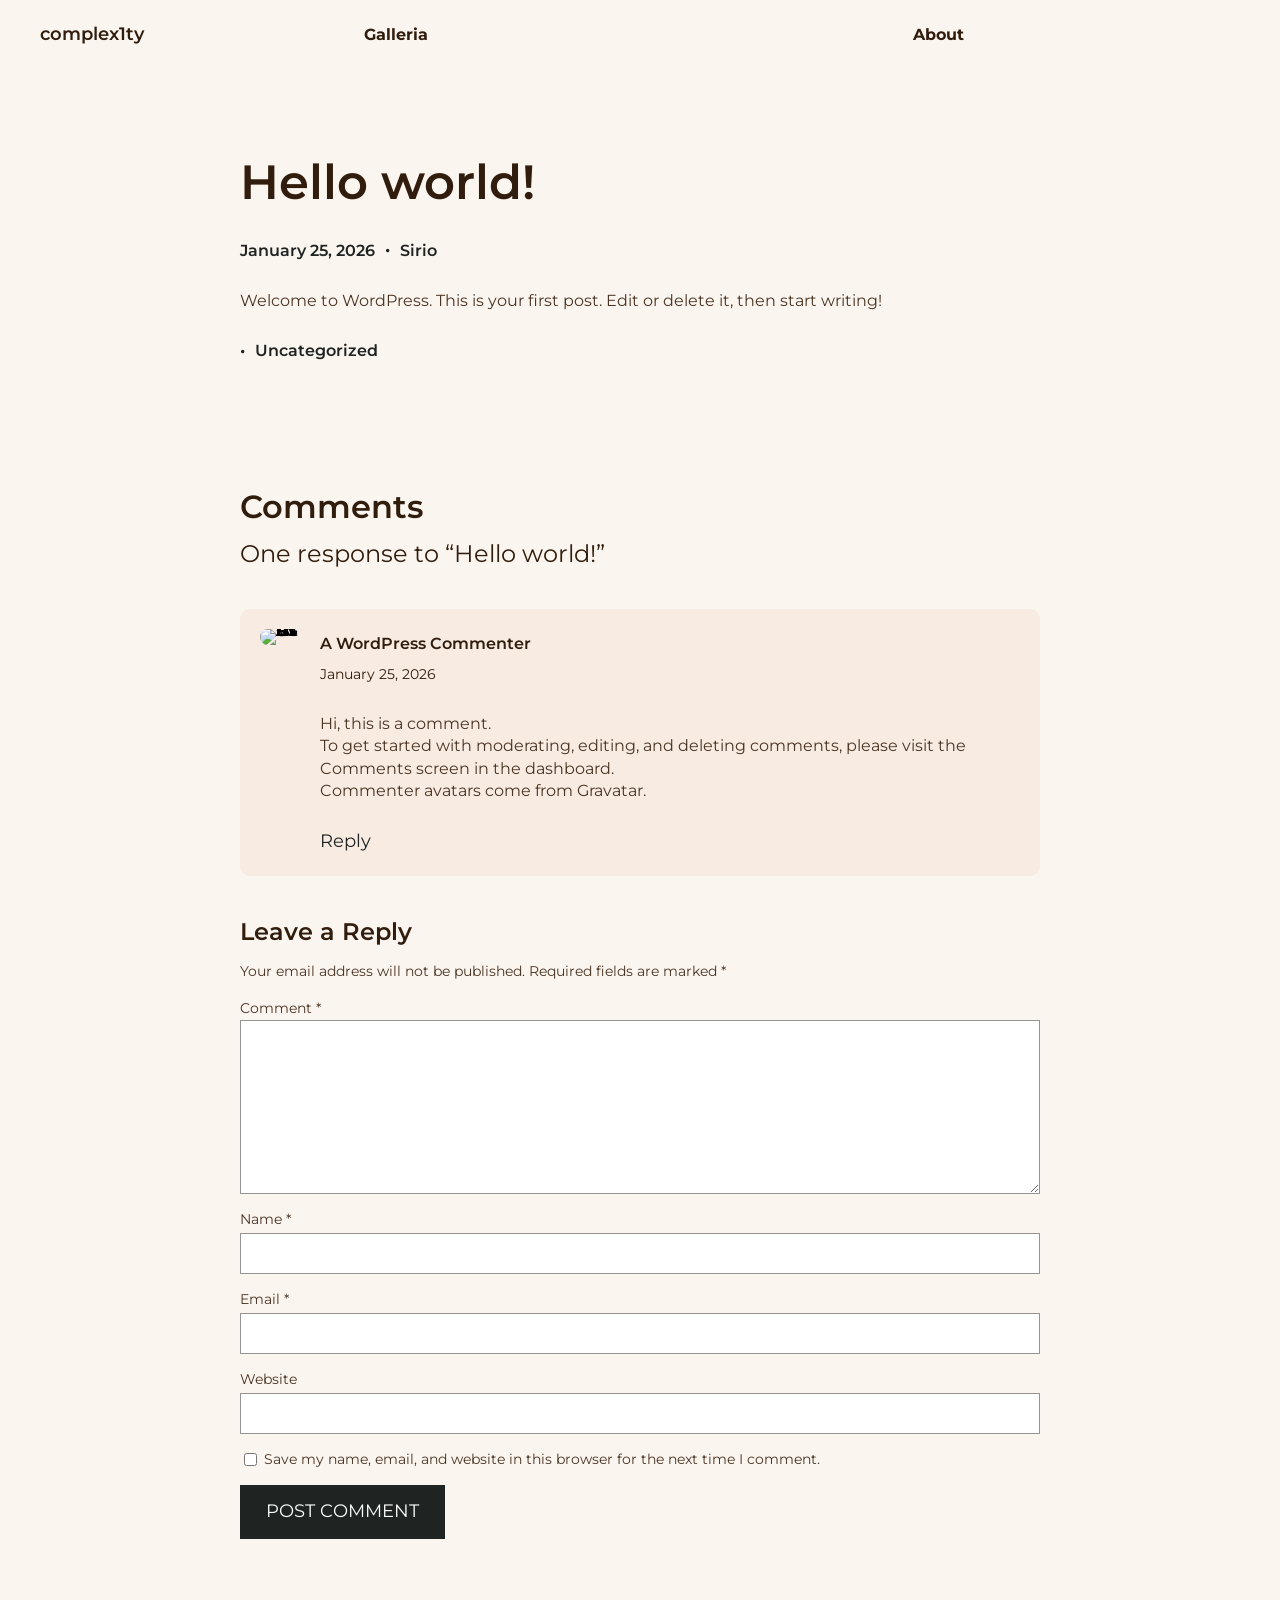
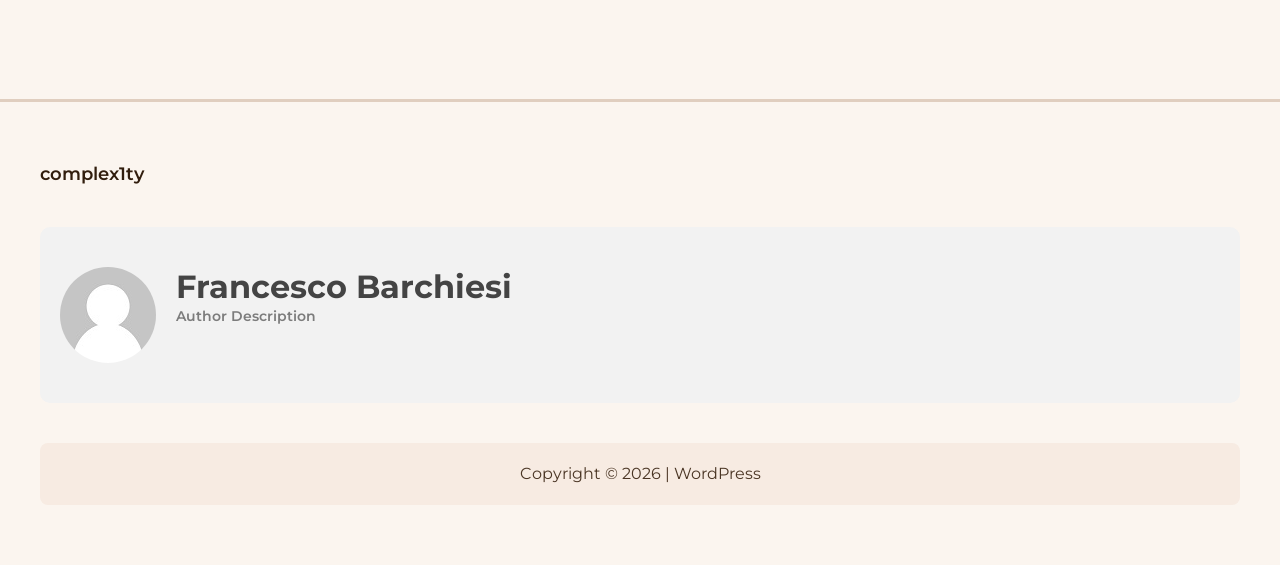
==== commit 02c003f6: "Modifica 26-01" ====
--- a/hello-world/index.html
+++ b/hello-world/index.html
@@ -26,14 +26,9 @@
 .wp-block-navigation .wp-block-navigation-item__label{overflow-wrap:break-word}.wp-block-navigation .wp-block-navigation-item__description{display:none}.link-ui-tools{outline:1px solid #f0f0f0;padding:8px}.link-ui-block-inserter{padding-top:8px}.link-ui-block-inserter__back{margin-left:8px;text-transform:uppercase}
 /*# sourceURL=/wp-includes/blocks/navigation-link/style.min.css */
 </style>
-<link rel="stylesheet" id="wp-block-navigation-css" href="/wp-includes/blocks/navigation/style.min.css?ver=6.9" media="all">
-<style id="wp-block-button-inline-css">
-.wp-block-button__link{align-content:center;box-sizing:border-box;cursor:pointer;display:inline-block;height:100%;text-align:center;word-break:break-word}.wp-block-button__link.aligncenter{text-align:center}.wp-block-button__link.alignright{text-align:right}:where(.wp-block-button__link){border-radius:9999px;box-shadow:none;padding:calc(.667em + 2px) calc(1.333em + 2px);text-decoration:none}.wp-block-button[style*=text-decoration] .wp-block-button__link{text-decoration:inherit}.wp-block-buttons>.wp-block-button.has-custom-width{max-width:none}.wp-block-buttons>.wp-block-button.has-custom-width .wp-block-button__link{width:100%}.wp-block-buttons>.wp-block-button.has-custom-font-size .wp-block-button__link{font-size:inherit}.wp-block-buttons>.wp-block-button.wp-block-button__width-25{width:calc(25% - var(--wp--style--block-gap, .5em)*.75)}.wp-block-buttons>.wp-block-button.wp-block-button__width-50{width:calc(50% - var(--wp--style--block-gap, .5em)*.5)}.wp-block-buttons>.wp-block-button.wp-block-button__width-75{width:calc(75% - var(--wp--style--block-gap, .5em)*.25)}.wp-block-buttons>.wp-block-button.wp-block-button__width-100{flex-basis:100%;width:100%}.wp-block-buttons.is-vertical>.wp-block-button.wp-block-button__width-25{width:25%}.wp-block-buttons.is-vertical>.wp-block-button.wp-block-button__width-50{width:50%}.wp-block-buttons.is-vertical>.wp-block-button.wp-block-button__width-75{width:75%}.wp-block-button.is-style-squared,.wp-block-button__link.wp-block-button.is-style-squared{border-radius:0}.wp-block-button.no-border-radius,.wp-block-button__link.no-border-radius{border-radius:0!important}:root :where(.wp-block-button .wp-block-button__link.is-style-outline),:root :where(.wp-block-button.is-style-outline>.wp-block-button__link){border:2px solid;padding:.667em 1.333em}:root :where(.wp-block-button .wp-block-button__link.is-style-outline:not(.has-text-color)),:root :where(.wp-block-button.is-style-outline>.wp-block-button__link:not(.has-text-color)){color:currentColor}:root :where(.wp-block-button .wp-block-button__link.is-style-outline:not(.has-background)),:root :where(.wp-block-button.is-style-outline>.wp-block-button__link:not(.has-background)){background-color:initial;background-image:none}
-/*# sourceURL=/wp-includes/blocks/button/style.min.css */
-</style>
-<style id="wp-block-buttons-inline-css">
-.wp-block-buttons{box-sizing:border-box}.wp-block-buttons.is-vertical{flex-direction:column}.wp-block-buttons.is-vertical>.wp-block-button:last-child{margin-bottom:0}.wp-block-buttons>.wp-block-button{display:inline-block;margin:0}.wp-block-buttons.is-content-justification-left{justify-content:flex-start}.wp-block-buttons.is-content-justification-left.is-vertical{align-items:flex-start}.wp-block-buttons.is-content-justification-center{justify-content:center}.wp-block-buttons.is-content-justification-center.is-vertical{align-items:center}.wp-block-buttons.is-content-justification-right{justify-content:flex-end}.wp-block-buttons.is-content-justification-right.is-vertical{align-items:flex-end}.wp-block-buttons.is-content-justification-space-between{justify-content:space-between}.wp-block-buttons.aligncenter{text-align:center}.wp-block-buttons:not(.is-content-justification-space-between,.is-content-justification-right,.is-content-justification-left,.is-content-justification-center) .wp-block-button.aligncenter{margin-left:auto;margin-right:auto;width:100%}.wp-block-buttons[style*=text-decoration] .wp-block-button,.wp-block-buttons[style*=text-decoration] .wp-block-button__link{text-decoration:inherit}.wp-block-buttons.has-custom-font-size .wp-block-button__link{font-size:inherit}.wp-block-buttons .wp-block-button__link{width:100%}.wp-block-button.aligncenter{text-align:center}
-/*# sourceURL=/wp-includes/blocks/buttons/style.min.css */
+<style id="wp-block-navigation-inline-css">
+.wp-block-navigation{position:relative}.wp-block-navigation ul{margin-bottom:0;margin-left:0;margin-top:0;padding-left:0}.wp-block-navigation ul,.wp-block-navigation ul li{list-style:none;padding:0}.wp-block-navigation .wp-block-navigation-item{align-items:center;background-color:inherit;display:flex;position:relative}.wp-block-navigation .wp-block-navigation-item .wp-block-navigation__submenu-container:empty{display:none}.wp-block-navigation .wp-block-navigation-item__content{display:block;z-index:1}.wp-block-navigation .wp-block-navigation-item__content.wp-block-navigation-item__content{color:inherit}.wp-block-navigation.has-text-decoration-underline .wp-block-navigation-item__content,.wp-block-navigation.has-text-decoration-underline .wp-block-navigation-item__content:active,.wp-block-navigation.has-text-decoration-underline .wp-block-navigation-item__content:focus{text-decoration:underline}.wp-block-navigation.has-text-decoration-line-through .wp-block-navigation-item__content,.wp-block-navigation.has-text-decoration-line-through .wp-block-navigation-item__content:active,.wp-block-navigation.has-text-decoration-line-through .wp-block-navigation-item__content:focus{text-decoration:line-through}.wp-block-navigation :where(a),.wp-block-navigation :where(a:active),.wp-block-navigation :where(a:focus){text-decoration:none}.wp-block-navigation .wp-block-navigation__submenu-icon{align-self:center;background-color:inherit;border:none;color:currentColor;display:inline-block;font-size:inherit;height:.6em;line-height:0;margin-left:.25em;padding:0;width:.6em}.wp-block-navigation .wp-block-navigation__submenu-icon svg{display:inline-block;stroke:currentColor;height:inherit;margin-top:.075em;width:inherit}.wp-block-navigation{--navigation-layout-justification-setting:flex-start;--navigation-layout-direction:row;--navigation-layout-wrap:wrap;--navigation-layout-justify:flex-start;--navigation-layout-align:center}.wp-block-navigation.is-vertical{--navigation-layout-direction:column;--navigation-layout-justify:initial;--navigation-layout-align:flex-start}.wp-block-navigation.no-wrap{--navigation-layout-wrap:nowrap}.wp-block-navigation.items-justified-center{--navigation-layout-justification-setting:center;--navigation-layout-justify:center}.wp-block-navigation.items-justified-center.is-vertical{--navigation-layout-align:center}.wp-block-navigation.items-justified-right{--navigation-layout-justification-setting:flex-end;--navigation-layout-justify:flex-end}.wp-block-navigation.items-justified-right.is-vertical{--navigation-layout-align:flex-end}.wp-block-navigation.items-justified-space-between{--navigation-layout-justification-setting:space-between;--navigation-layout-justify:space-between}.wp-block-navigation .has-child .wp-block-navigation__submenu-container{align-items:normal;background-color:inherit;color:inherit;display:flex;flex-direction:column;opacity:0;position:absolute;z-index:2}@media not (prefers-reduced-motion){.wp-block-navigation .has-child .wp-block-navigation__submenu-container{transition:opacity .1s linear}}.wp-block-navigation .has-child .wp-block-navigation__submenu-container{height:0;overflow:hidden;visibility:hidden;width:0}.wp-block-navigation .has-child .wp-block-navigation__submenu-container>.wp-block-navigation-item>.wp-block-navigation-item__content{display:flex;flex-grow:1;padding:.5em 1em}.wp-block-navigation .has-child .wp-block-navigation__submenu-container>.wp-block-navigation-item>.wp-block-navigation-item__content .wp-block-navigation__submenu-icon{margin-left:auto;margin-right:0}.wp-block-navigation .has-child .wp-block-navigation__submenu-container .wp-block-navigation-item__content{margin:0}.wp-block-navigation .has-child .wp-block-navigation__submenu-container{left:-1px;top:100%}@media (min-width:782px){.wp-block-navigation .has-child .wp-block-navigation__submenu-container .wp-block-navigation__submenu-container{left:100%;top:-1px}.wp-block-navigation .has-child .wp-block-navigation__submenu-container .wp-block-navigation__submenu-container:before{background:#0000;content:"";display:block;height:100%;position:absolute;right:100%;width:.5em}.wp-block-navigation .has-child .wp-block-navigation__submenu-container .wp-block-navigation__submenu-icon{margin-right:.25em}.wp-block-navigation .has-child .wp-block-navigation__submenu-container .wp-block-navigation__submenu-icon svg{transform:rotate(-90deg)}}.wp-block-navigation .has-child .wp-block-navigation-submenu__toggle[aria-expanded=true]~.wp-block-navigation__submenu-container,.wp-block-navigation .has-child:not(.open-on-click):hover>.wp-block-navigation__submenu-container,.wp-block-navigation .has-child:not(.open-on-click):not(.open-on-hover-click):focus-within>.wp-block-navigation__submenu-container{height:auto;min-width:200px;opacity:1;overflow:visible;visibility:visible;width:auto}.wp-block-navigation.has-background .has-child .wp-block-navigation__submenu-container{left:0;top:100%}@media (min-width:782px){.wp-block-navigation.has-background .has-child .wp-block-navigation__submenu-container .wp-block-navigation__submenu-container{left:100%;top:0}}.wp-block-navigation-submenu{display:flex;position:relative}.wp-block-navigation-submenu .wp-block-navigation__submenu-icon svg{stroke:currentColor}button.wp-block-navigation-item__content{background-color:initial;border:none;color:currentColor;font-family:inherit;font-size:inherit;font-style:inherit;font-weight:inherit;letter-spacing:inherit;line-height:inherit;text-align:left;text-transform:inherit}.wp-block-navigation-submenu__toggle{cursor:pointer}.wp-block-navigation-submenu__toggle[aria-expanded=true]+.wp-block-navigation__submenu-icon>svg,.wp-block-navigation-submenu__toggle[aria-expanded=true]>svg{transform:rotate(180deg)}.wp-block-navigation-item.open-on-click .wp-block-navigation-submenu__toggle{padding-left:0;padding-right:.85em}.wp-block-navigation-item.open-on-click .wp-block-navigation-submenu__toggle+.wp-block-navigation__submenu-icon{margin-left:-.6em;pointer-events:none}.wp-block-navigation-item.open-on-click button.wp-block-navigation-item__content:not(.wp-block-navigation-submenu__toggle){padding:0}.wp-block-navigation .wp-block-page-list,.wp-block-navigation__container,.wp-block-navigation__responsive-close,.wp-block-navigation__responsive-container,.wp-block-navigation__responsive-container-content,.wp-block-navigation__responsive-dialog{gap:inherit}:where(.wp-block-navigation.has-background .wp-block-navigation-item a:not(.wp-element-button)),:where(.wp-block-navigation.has-background .wp-block-navigation-submenu a:not(.wp-element-button)){padding:.5em 1em}:where(.wp-block-navigation .wp-block-navigation__submenu-container .wp-block-navigation-item a:not(.wp-element-button)),:where(.wp-block-navigation .wp-block-navigation__submenu-container .wp-block-navigation-submenu a:not(.wp-element-button)),:where(.wp-block-navigation .wp-block-navigation__submenu-container .wp-block-navigation-submenu button.wp-block-navigation-item__content),:where(.wp-block-navigation .wp-block-navigation__submenu-container .wp-block-pages-list__item button.wp-block-navigation-item__content){padding:.5em 1em}.wp-block-navigation.items-justified-right .wp-block-navigation__container .has-child .wp-block-navigation__submenu-container,.wp-block-navigation.items-justified-right .wp-block-page-list>.has-child .wp-block-navigation__submenu-container,.wp-block-navigation.items-justified-space-between .wp-block-page-list>.has-child:last-child .wp-block-navigation__submenu-container,.wp-block-navigation.items-justified-space-between>.wp-block-navigation__container>.has-child:last-child .wp-block-navigation__submenu-container{left:auto;right:0}.wp-block-navigation.items-justified-right .wp-block-navigation__container .has-child .wp-block-navigation__submenu-container .wp-block-navigation__submenu-container,.wp-block-navigation.items-justified-right .wp-block-page-list>.has-child .wp-block-navigation__submenu-container .wp-block-navigation__submenu-container,.wp-block-navigation.items-justified-space-between .wp-block-page-list>.has-child:last-child .wp-block-navigation__submenu-container .wp-block-navigation__submenu-container,.wp-block-navigation.items-justified-space-between>.wp-block-navigation__container>.has-child:last-child .wp-block-navigation__submenu-container .wp-block-navigation__submenu-container{left:-1px;right:-1px}@media (min-width:782px){.wp-block-navigation.items-justified-right .wp-block-navigation__container .has-child .wp-block-navigation__submenu-container .wp-block-navigation__submenu-container,.wp-block-navigation.items-justified-right .wp-block-page-list>.has-child .wp-block-navigation__submenu-container .wp-block-navigation__submenu-container,.wp-block-navigation.items-justified-space-between .wp-block-page-list>.has-child:last-child .wp-block-navigation__submenu-container .wp-block-navigation__submenu-container,.wp-block-navigation.items-justified-space-between>.wp-block-navigation__container>.has-child:last-child .wp-block-navigation__submenu-container .wp-block-navigation__submenu-container{left:auto;right:100%}}.wp-block-navigation:not(.has-background) .wp-block-navigation__submenu-container{background-color:#fff;border:1px solid #00000026}.wp-block-navigation.has-background .wp-block-navigation__submenu-container{background-color:inherit}.wp-block-navigation:not(.has-text-color) .wp-block-navigation__submenu-container{color:#000}.wp-block-navigation__container{align-items:var(--navigation-layout-align,initial);display:flex;flex-direction:var(--navigation-layout-direction,initial);flex-wrap:var(--navigation-layout-wrap,wrap);justify-content:var(--navigation-layout-justify,initial);list-style:none;margin:0;padding-left:0}.wp-block-navigation__container .is-responsive{display:none}.wp-block-navigation__container:only-child,.wp-block-page-list:only-child{flex-grow:1}@keyframes overlay-menu__fade-in-animation{0%{opacity:0;transform:translateY(.5em)}to{opacity:1;transform:translateY(0)}}.wp-block-navigation__responsive-container{bottom:0;display:none;left:0;position:fixed;right:0;top:0}.wp-block-navigation__responsive-container :where(.wp-block-navigation-item a){color:inherit}.wp-block-navigation__responsive-container .wp-block-navigation__responsive-container-content{align-items:var(--navigation-layout-align,initial);display:flex;flex-direction:var(--navigation-layout-direction,initial);flex-wrap:var(--navigation-layout-wrap,wrap);justify-content:var(--navigation-layout-justify,initial)}.wp-block-navigation__responsive-container:not(.is-menu-open.is-menu-open){background-color:inherit!important;color:inherit!important}.wp-block-navigation__responsive-container.is-menu-open{background-color:inherit;display:flex;flex-direction:column}@media not (prefers-reduced-motion){.wp-block-navigation__responsive-container.is-menu-open{animation:overlay-menu__fade-in-animation .1s ease-out;animation-fill-mode:forwards}}.wp-block-navigation__responsive-container.is-menu-open{overflow:auto;padding:clamp(1rem,var(--wp--style--root--padding-top),20rem) clamp(1rem,var(--wp--style--root--padding-right),20rem) clamp(1rem,var(--wp--style--root--padding-bottom),20rem) clamp(1rem,var(--wp--style--root--padding-left),20rem);z-index:100000}.wp-block-navigation__responsive-container.is-menu-open .wp-block-navigation__responsive-container-content{align-items:var(--navigation-layout-justification-setting,inherit);display:flex;flex-direction:column;flex-wrap:nowrap;overflow:visible;padding-top:calc(2rem + 24px)}.wp-block-navigation__responsive-container.is-menu-open .wp-block-navigation__responsive-container-content,.wp-block-navigation__responsive-container.is-menu-open .wp-block-navigation__responsive-container-content .wp-block-navigation__container,.wp-block-navigation__responsive-container.is-menu-open .wp-block-navigation__responsive-container-content .wp-block-page-list{justify-content:flex-start}.wp-block-navigation__responsive-container.is-menu-open .wp-block-navigation__responsive-container-content .wp-block-navigation__submenu-icon{display:none}.wp-block-navigation__responsive-container.is-menu-open .wp-block-navigation__responsive-container-content .has-child .wp-block-navigation__submenu-container{border:none;height:auto;min-width:200px;opacity:1;overflow:initial;padding-left:2rem;padding-right:2rem;position:static;visibility:visible;width:auto}.wp-block-navigation__responsive-container.is-menu-open .wp-block-navigation__responsive-container-content .wp-block-navigation__container,.wp-block-navigation__responsive-container.is-menu-open .wp-block-navigation__responsive-container-content .wp-block-navigation__submenu-container{gap:inherit}.wp-block-navigation__responsive-container.is-menu-open .wp-block-navigation__responsive-container-content .wp-block-navigation__submenu-container{padding-top:var(--wp--style--block-gap,2em)}.wp-block-navigation__responsive-container.is-menu-open .wp-block-navigation__responsive-container-content .wp-block-navigation-item__content{padding:0}.wp-block-navigation__responsive-container.is-menu-open .wp-block-navigation__responsive-container-content .wp-block-navigation-item,.wp-block-navigation__responsive-container.is-menu-open .wp-block-navigation__responsive-container-content .wp-block-navigation__container,.wp-block-navigation__responsive-container.is-menu-open .wp-block-navigation__responsive-container-content .wp-block-page-list{align-items:var(--navigation-layout-justification-setting,initial);display:flex;flex-direction:column}.wp-block-navigation__responsive-container.is-menu-open .wp-block-navigation-item,.wp-block-navigation__responsive-container.is-menu-open .wp-block-navigation-item .wp-block-navigation__submenu-container,.wp-block-navigation__responsive-container.is-menu-open .wp-block-navigation__container,.wp-block-navigation__responsive-container.is-menu-open .wp-block-page-list{background:#0000!important;color:inherit!important}.wp-block-navigation__responsive-container.is-menu-open .wp-block-navigation__submenu-container.wp-block-navigation__submenu-container.wp-block-navigation__submenu-container.wp-block-navigation__submenu-container{left:auto;right:auto}@media (min-width:600px){.wp-block-navigation__responsive-container:not(.hidden-by-default):not(.is-menu-open){background-color:inherit;display:block;position:relative;width:100%;z-index:auto}.wp-block-navigation__responsive-container:not(.hidden-by-default):not(.is-menu-open) .wp-block-navigation__responsive-container-close{display:none}.wp-block-navigation__responsive-container.is-menu-open .wp-block-navigation__submenu-container.wp-block-navigation__submenu-container.wp-block-navigation__submenu-container.wp-block-navigation__submenu-container{left:0}}.wp-block-navigation:not(.has-background) .wp-block-navigation__responsive-container.is-menu-open{background-color:#fff}.wp-block-navigation:not(.has-text-color) .wp-block-navigation__responsive-container.is-menu-open{color:#000}.wp-block-navigation__toggle_button_label{font-size:1rem;font-weight:700}.wp-block-navigation__responsive-container-close,.wp-block-navigation__responsive-container-open{background:#0000;border:none;color:currentColor;cursor:pointer;margin:0;padding:0;text-transform:inherit;vertical-align:middle}.wp-block-navigation__responsive-container-close svg,.wp-block-navigation__responsive-container-open svg{fill:currentColor;display:block;height:24px;pointer-events:none;width:24px}.wp-block-navigation__responsive-container-open{display:flex}.wp-block-navigation__responsive-container-open.wp-block-navigation__responsive-container-open.wp-block-navigation__responsive-container-open{font-family:inherit;font-size:inherit;font-weight:inherit}@media (min-width:600px){.wp-block-navigation__responsive-container-open:not(.always-shown){display:none}}.wp-block-navigation__responsive-container-close{position:absolute;right:0;top:0;z-index:2}.wp-block-navigation__responsive-container-close.wp-block-navigation__responsive-container-close.wp-block-navigation__responsive-container-close{font-family:inherit;font-size:inherit;font-weight:inherit}.wp-block-navigation__responsive-close{width:100%}.has-modal-open .wp-block-navigation__responsive-close{margin-left:auto;margin-right:auto;max-width:var(--wp--style--global--wide-size,100%)}.wp-block-navigation__responsive-close:focus{outline:none}.is-menu-open .wp-block-navigation__responsive-close,.is-menu-open .wp-block-navigation__responsive-container-content,.is-menu-open .wp-block-navigation__responsive-dialog{box-sizing:border-box}.wp-block-navigation__responsive-dialog{position:relative}.has-modal-open .admin-bar .is-menu-open .wp-block-navigation__responsive-dialog{margin-top:46px}@media (min-width:782px){.has-modal-open .admin-bar .is-menu-open .wp-block-navigation__responsive-dialog{margin-top:32px}}html.has-modal-open{overflow:hidden}
+/*# sourceURL=/wp-includes/blocks/navigation/style.min.css */
 </style>
 <style id="wp-block-columns-inline-css">
 .wp-block-columns{box-sizing:border-box;display:flex;flex-wrap:wrap!important}@media (min-width:782px){.wp-block-columns{flex-wrap:nowrap!important}}.wp-block-columns{align-items:normal!important}.wp-block-columns.are-vertically-aligned-top{align-items:flex-start}.wp-block-columns.are-vertically-aligned-center{align-items:center}.wp-block-columns.are-vertically-aligned-bottom{align-items:flex-end}@media (max-width:781px){.wp-block-columns:not(.is-not-stacked-on-mobile)>.wp-block-column{flex-basis:100%!important}}@media (min-width:782px){.wp-block-columns:not(.is-not-stacked-on-mobile)>.wp-block-column{flex-basis:0;flex-grow:1}.wp-block-columns:not(.is-not-stacked-on-mobile)>.wp-block-column[style*=flex-basis]{flex-grow:0}}.wp-block-columns.is-not-stacked-on-mobile{flex-wrap:nowrap!important}.wp-block-columns.is-not-stacked-on-mobile>.wp-block-column{flex-basis:0;flex-grow:1}.wp-block-columns.is-not-stacked-on-mobile>.wp-block-column[style*=flex-basis]{flex-grow:0}:where(.wp-block-columns){margin-bottom:1.75em}:where(.wp-block-columns.has-background){padding:1.25em 2.375em}.wp-block-column{flex-grow:1;min-width:0;overflow-wrap:break-word;word-break:break-word}.wp-block-column.is-vertically-aligned-top{align-self:flex-start}.wp-block-column.is-vertically-aligned-center{align-self:center}.wp-block-column.is-vertically-aligned-bottom{align-self:flex-end}.wp-block-column.is-vertically-aligned-stretch{align-self:stretch}.wp-block-column.is-vertically-aligned-bottom,.wp-block-column.is-vertically-aligned-center,.wp-block-column.is-vertically-aligned-top{width:100%}
@@ -108,20 +103,46 @@
 :where(.wp-block-post-comments-form input:not([type=submit])),:where(.wp-block-post-comments-form textarea){border:1px solid #949494;font-family:inherit;font-size:1em}:where(.wp-block-post-comments-form input:where(:not([type=submit]):not([type=checkbox]))),:where(.wp-block-post-comments-form textarea){padding:calc(.667em + 2px)}.wp-block-post-comments-form{box-sizing:border-box}.wp-block-post-comments-form[style*=font-weight] :where(.comment-reply-title){font-weight:inherit}.wp-block-post-comments-form[style*=font-family] :where(.comment-reply-title){font-family:inherit}.wp-block-post-comments-form[class*=-font-size] :where(.comment-reply-title),.wp-block-post-comments-form[style*=font-size] :where(.comment-reply-title){font-size:inherit}.wp-block-post-comments-form[style*=line-height] :where(.comment-reply-title){line-height:inherit}.wp-block-post-comments-form[style*=font-style] :where(.comment-reply-title){font-style:inherit}.wp-block-post-comments-form[style*=letter-spacing] :where(.comment-reply-title){letter-spacing:inherit}.wp-block-post-comments-form :where(input[type=submit]){box-shadow:none;cursor:pointer;display:inline-block;overflow-wrap:break-word;text-align:center}.wp-block-post-comments-form .comment-form input:not([type=submit]):not([type=checkbox]):not([type=hidden]),.wp-block-post-comments-form .comment-form textarea{box-sizing:border-box;display:block;width:100%}.wp-block-post-comments-form .comment-form-author label,.wp-block-post-comments-form .comment-form-email label,.wp-block-post-comments-form .comment-form-url label{display:block;margin-bottom:.25em}.wp-block-post-comments-form .comment-form-cookies-consent{display:flex;gap:.25em}.wp-block-post-comments-form .comment-form-cookies-consent #wp-comment-cookies-consent{margin-top:.35em}.wp-block-post-comments-form .comment-reply-title{margin-bottom:0}.wp-block-post-comments-form .comment-reply-title :where(small){font-size:var(--wp--preset--font-size--medium,smaller);margin-left:.5em}
 /*# sourceURL=/wp-includes/blocks/post-comments-form/style.min.css */
 </style>
+<style id="wp-block-buttons-inline-css">
+.wp-block-buttons{box-sizing:border-box}.wp-block-buttons.is-vertical{flex-direction:column}.wp-block-buttons.is-vertical>.wp-block-button:last-child{margin-bottom:0}.wp-block-buttons>.wp-block-button{display:inline-block;margin:0}.wp-block-buttons.is-content-justification-left{justify-content:flex-start}.wp-block-buttons.is-content-justification-left.is-vertical{align-items:flex-start}.wp-block-buttons.is-content-justification-center{justify-content:center}.wp-block-buttons.is-content-justification-center.is-vertical{align-items:center}.wp-block-buttons.is-content-justification-right{justify-content:flex-end}.wp-block-buttons.is-content-justification-right.is-vertical{align-items:flex-end}.wp-block-buttons.is-content-justification-space-between{justify-content:space-between}.wp-block-buttons.aligncenter{text-align:center}.wp-block-buttons:not(.is-content-justification-space-between,.is-content-justification-right,.is-content-justification-left,.is-content-justification-center) .wp-block-button.aligncenter{margin-left:auto;margin-right:auto;width:100%}.wp-block-buttons[style*=text-decoration] .wp-block-button,.wp-block-buttons[style*=text-decoration] .wp-block-button__link{text-decoration:inherit}.wp-block-buttons.has-custom-font-size .wp-block-button__link{font-size:inherit}.wp-block-buttons .wp-block-button__link{width:100%}.wp-block-button.aligncenter{text-align:center}
+/*# sourceURL=/wp-includes/blocks/buttons/style.min.css */
+</style>
+<style id="wp-block-button-inline-css">
+.wp-block-button__link{align-content:center;box-sizing:border-box;cursor:pointer;display:inline-block;height:100%;text-align:center;word-break:break-word}.wp-block-button__link.aligncenter{text-align:center}.wp-block-button__link.alignright{text-align:right}:where(.wp-block-button__link){border-radius:9999px;box-shadow:none;padding:calc(.667em + 2px) calc(1.333em + 2px);text-decoration:none}.wp-block-button[style*=text-decoration] .wp-block-button__link{text-decoration:inherit}.wp-block-buttons>.wp-block-button.has-custom-width{max-width:none}.wp-block-buttons>.wp-block-button.has-custom-width .wp-block-button__link{width:100%}.wp-block-buttons>.wp-block-button.has-custom-font-size .wp-block-button__link{font-size:inherit}.wp-block-buttons>.wp-block-button.wp-block-button__width-25{width:calc(25% - var(--wp--style--block-gap, .5em)*.75)}.wp-block-buttons>.wp-block-button.wp-block-button__width-50{width:calc(50% - var(--wp--style--block-gap, .5em)*.5)}.wp-block-buttons>.wp-block-button.wp-block-button__width-75{width:calc(75% - var(--wp--style--block-gap, .5em)*.25)}.wp-block-buttons>.wp-block-button.wp-block-button__width-100{flex-basis:100%;width:100%}.wp-block-buttons.is-vertical>.wp-block-button.wp-block-button__width-25{width:25%}.wp-block-buttons.is-vertical>.wp-block-button.wp-block-button__width-50{width:50%}.wp-block-buttons.is-vertical>.wp-block-button.wp-block-button__width-75{width:75%}.wp-block-button.is-style-squared,.wp-block-button__link.wp-block-button.is-style-squared{border-radius:0}.wp-block-button.no-border-radius,.wp-block-button__link.no-border-radius{border-radius:0!important}:root :where(.wp-block-button .wp-block-button__link.is-style-outline),:root :where(.wp-block-button.is-style-outline>.wp-block-button__link){border:2px solid;padding:.667em 1.333em}:root :where(.wp-block-button .wp-block-button__link.is-style-outline:not(.has-text-color)),:root :where(.wp-block-button.is-style-outline>.wp-block-button__link:not(.has-text-color)){color:currentColor}:root :where(.wp-block-button .wp-block-button__link.is-style-outline:not(.has-background)),:root :where(.wp-block-button.is-style-outline>.wp-block-button__link:not(.has-background)){background-color:initial;background-image:none}
+/*# sourceURL=/wp-includes/blocks/button/style.min.css */
+</style>
 <style id="wp-block-comments-inline-css">
 .wp-block-post-comments{box-sizing:border-box}.wp-block-post-comments .alignleft{float:left}.wp-block-post-comments .alignright{float:right}.wp-block-post-comments .navigation:after{clear:both;content:"";display:table}.wp-block-post-comments .commentlist{clear:both;list-style:none;margin:0;padding:0}.wp-block-post-comments .commentlist .comment{min-height:2.25em;padding-left:3.25em}.wp-block-post-comments .commentlist .comment p{font-size:1em;line-height:1.8;margin:1em 0}.wp-block-post-comments .commentlist .children{list-style:none;margin:0;padding:0}.wp-block-post-comments .comment-author{line-height:1.5}.wp-block-post-comments .comment-author .avatar{border-radius:1.5em;display:block;float:left;height:2.5em;margin-right:.75em;margin-top:.5em;width:2.5em}.wp-block-post-comments .comment-author cite{font-style:normal}.wp-block-post-comments .comment-meta{font-size:.875em;line-height:1.5}.wp-block-post-comments .comment-meta b{font-weight:400}.wp-block-post-comments .comment-meta .comment-awaiting-moderation{display:block;margin-bottom:1em;margin-top:1em}.wp-block-post-comments .comment-body .commentmetadata{font-size:.875em}.wp-block-post-comments .comment-form-author label,.wp-block-post-comments .comment-form-comment label,.wp-block-post-comments .comment-form-email label,.wp-block-post-comments .comment-form-url label{display:block;margin-bottom:.25em}.wp-block-post-comments .comment-form input:not([type=submit]):not([type=checkbox]),.wp-block-post-comments .comment-form textarea{box-sizing:border-box;display:block;width:100%}.wp-block-post-comments .comment-form-cookies-consent{display:flex;gap:.25em}.wp-block-post-comments .comment-form-cookies-consent #wp-comment-cookies-consent{margin-top:.35em}.wp-block-post-comments .comment-reply-title{margin-bottom:0}.wp-block-post-comments .comment-reply-title :where(small){font-size:var(--wp--preset--font-size--medium,smaller);margin-left:.5em}.wp-block-post-comments .reply{font-size:.875em;margin-bottom:1.4em}.wp-block-post-comments input:not([type=submit]),.wp-block-post-comments textarea{border:1px solid #949494;font-family:inherit;font-size:1em}.wp-block-post-comments input:not([type=submit]):not([type=checkbox]),.wp-block-post-comments textarea{padding:calc(.667em + 2px)}:where(.wp-block-post-comments input[type=submit]){border:none}.wp-block-comments{box-sizing:border-box}
 /*# sourceURL=/wp-includes/blocks/comments/style.min.css */
 </style>
-<style id="wp-block-social-links-inline-css">
-.wp-block-social-links{background:none;box-sizing:border-box;margin-left:0;padding-left:0;padding-right:0;text-indent:0}.wp-block-social-links .wp-social-link a,.wp-block-social-links .wp-social-link a:hover{border-bottom:0;box-shadow:none;text-decoration:none}.wp-block-social-links .wp-social-link svg{height:1em;width:1em}.wp-block-social-links .wp-social-link span:not(.screen-reader-text){font-size:.65em;margin-left:.5em;margin-right:.5em}.wp-block-social-links.has-small-icon-size{font-size:16px}.wp-block-social-links,.wp-block-social-links.has-normal-icon-size{font-size:24px}.wp-block-social-links.has-large-icon-size{font-size:36px}.wp-block-social-links.has-huge-icon-size{font-size:48px}.wp-block-social-links.aligncenter{display:flex;justify-content:center}.wp-block-social-links.alignright{justify-content:flex-end}.wp-block-social-link{border-radius:9999px;display:block}@media not (prefers-reduced-motion){.wp-block-social-link{transition:transform .1s ease}}.wp-block-social-link{height:auto}.wp-block-social-link a{align-items:center;display:flex;line-height:0}.wp-block-social-link:hover{transform:scale(1.1)}.wp-block-social-links .wp-block-social-link.wp-social-link{display:inline-block;margin:0;padding:0}.wp-block-social-links .wp-block-social-link.wp-social-link .wp-block-social-link-anchor,.wp-block-social-links .wp-block-social-link.wp-social-link .wp-block-social-link-anchor svg,.wp-block-social-links .wp-block-social-link.wp-social-link .wp-block-social-link-anchor:active,.wp-block-social-links .wp-block-social-link.wp-social-link .wp-block-social-link-anchor:hover,.wp-block-social-links .wp-block-social-link.wp-social-link .wp-block-social-link-anchor:visited{color:currentColor;fill:currentColor}:where(.wp-block-social-links:not(.is-style-logos-only)) .wp-social-link{background-color:#f0f0f0;color:#444}:where(.wp-block-social-links:not(.is-style-logos-only)) .wp-social-link-amazon{background-color:#f90;color:#fff}:where(.wp-block-social-links:not(.is-style-logos-only)) .wp-social-link-bandcamp{background-color:#1ea0c3;color:#fff}:where(.wp-block-social-links:not(.is-style-logos-only)) .wp-social-link-behance{background-color:#0757fe;color:#fff}:where(.wp-block-social-links:not(.is-style-logos-only)) .wp-social-link-bluesky{background-color:#0a7aff;color:#fff}:where(.wp-block-social-links:not(.is-style-logos-only)) .wp-social-link-codepen{background-color:#1e1f26;color:#fff}:where(.wp-block-social-links:not(.is-style-logos-only)) .wp-social-link-deviantart{background-color:#02e49b;color:#fff}:where(.wp-block-social-links:not(.is-style-logos-only)) .wp-social-link-discord{background-color:#5865f2;color:#fff}:where(.wp-block-social-links:not(.is-style-logos-only)) .wp-social-link-dribbble{background-color:#e94c89;color:#fff}:where(.wp-block-social-links:not(.is-style-logos-only)) .wp-social-link-dropbox{background-color:#4280ff;color:#fff}:where(.wp-block-social-links:not(.is-style-logos-only)) .wp-social-link-etsy{background-color:#f45800;color:#fff}:where(.wp-block-social-links:not(.is-style-logos-only)) .wp-social-link-facebook{background-color:#0866ff;color:#fff}:where(.wp-block-social-links:not(.is-style-logos-only)) .wp-social-link-fivehundredpx{background-color:#000;color:#fff}:where(.wp-block-social-links:not(.is-style-logos-only)) .wp-social-link-flickr{background-color:#0461dd;color:#fff}:where(.wp-block-social-links:not(.is-style-logos-only)) .wp-social-link-foursquare{background-color:#e65678;color:#fff}:where(.wp-block-social-links:not(.is-style-logos-only)) .wp-social-link-github{background-color:#24292d;color:#fff}:where(.wp-block-social-links:not(.is-style-logos-only)) .wp-social-link-goodreads{background-color:#eceadd;color:#382110}:where(.wp-block-social-links:not(.is-style-logos-only)) .wp-social-link-google{background-color:#ea4434;color:#fff}:where(.wp-block-social-links:not(.is-style-logos-only)) .wp-social-link-gravatar{background-color:#1d4fc4;color:#fff}:where(.wp-block-social-links:not(.is-style-logos-only)) .wp-social-link-instagram{background-color:#f00075;color:#fff}:where(.wp-block-social-links:not(.is-style-logos-only)) .wp-social-link-lastfm{background-color:#e21b24;color:#fff}:where(.wp-block-social-links:not(.is-style-logos-only)) .wp-social-link-linkedin{background-color:#0d66c2;color:#fff}:where(.wp-block-social-links:not(.is-style-logos-only)) .wp-social-link-mastodon{background-color:#3288d4;color:#fff}:where(.wp-block-social-links:not(.is-style-logos-only)) .wp-social-link-medium{background-color:#000;color:#fff}:where(.wp-block-social-links:not(.is-style-logos-only)) .wp-social-link-meetup{background-color:#f6405f;color:#fff}:where(.wp-block-social-links:not(.is-style-logos-only)) .wp-social-link-patreon{background-color:#000;color:#fff}:where(.wp-block-social-links:not(.is-style-logos-only)) .wp-social-link-pinterest{background-color:#e60122;color:#fff}:where(.wp-block-social-links:not(.is-style-logos-only)) .wp-social-link-pocket{background-color:#ef4155;color:#fff}:where(.wp-block-social-links:not(.is-style-logos-only)) .wp-social-link-reddit{background-color:#ff4500;color:#fff}:where(.wp-block-social-links:not(.is-style-logos-only)) .wp-social-link-skype{background-color:#0478d7;color:#fff}:where(.wp-block-social-links:not(.is-style-logos-only)) .wp-social-link-snapchat{background-color:#fefc00;color:#fff;stroke:#000}:where(.wp-block-social-links:not(.is-style-logos-only)) .wp-social-link-soundcloud{background-color:#ff5600;color:#fff}:where(.wp-block-social-links:not(.is-style-logos-only)) .wp-social-link-spotify{background-color:#1bd760;color:#fff}:where(.wp-block-social-links:not(.is-style-logos-only)) .wp-social-link-telegram{background-color:#2aabee;color:#fff}:where(.wp-block-social-links:not(.is-style-logos-only)) .wp-social-link-threads{background-color:#000;color:#fff}:where(.wp-block-social-links:not(.is-style-logos-only)) .wp-social-link-tiktok{background-color:#000;color:#fff}:where(.wp-block-social-links:not(.is-style-logos-only)) .wp-social-link-tumblr{background-color:#011835;color:#fff}:where(.wp-block-social-links:not(.is-style-logos-only)) .wp-social-link-twitch{background-color:#6440a4;color:#fff}:where(.wp-block-social-links:not(.is-style-logos-only)) .wp-social-link-twitter{background-color:#1da1f2;color:#fff}:where(.wp-block-social-links:not(.is-style-logos-only)) .wp-social-link-vimeo{background-color:#1eb7ea;color:#fff}:where(.wp-block-social-links:not(.is-style-logos-only)) .wp-social-link-vk{background-color:#4680c2;color:#fff}:where(.wp-block-social-links:not(.is-style-logos-only)) .wp-social-link-wordpress{background-color:#3499cd;color:#fff}:where(.wp-block-social-links:not(.is-style-logos-only)) .wp-social-link-whatsapp{background-color:#25d366;color:#fff}:where(.wp-block-social-links:not(.is-style-logos-only)) .wp-social-link-x{background-color:#000;color:#fff}:where(.wp-block-social-links:not(.is-style-logos-only)) .wp-social-link-yelp{background-color:#d32422;color:#fff}:where(.wp-block-social-links:not(.is-style-logos-only)) .wp-social-link-youtube{background-color:red;color:#fff}:where(.wp-block-social-links.is-style-logos-only) .wp-social-link{background:none}:where(.wp-block-social-links.is-style-logos-only) .wp-social-link svg{height:1.25em;width:1.25em}:where(.wp-block-social-links.is-style-logos-only) .wp-social-link-amazon{color:#f90}:where(.wp-block-social-links.is-style-logos-only) .wp-social-link-bandcamp{color:#1ea0c3}:where(.wp-block-social-links.is-style-logos-only) .wp-social-link-behance{color:#0757fe}:where(.wp-block-social-links.is-style-logos-only) .wp-social-link-bluesky{color:#0a7aff}:where(.wp-block-social-links.is-style-logos-only) .wp-social-link-codepen{color:#1e1f26}:where(.wp-block-social-links.is-style-logos-only) .wp-social-link-deviantart{color:#02e49b}:where(.wp-block-social-links.is-style-logos-only) .wp-social-link-discord{color:#5865f2}:where(.wp-block-social-links.is-style-logos-only) .wp-social-link-dribbble{color:#e94c89}:where(.wp-block-social-links.is-style-logos-only) .wp-social-link-dropbox{color:#4280ff}:where(.wp-block-social-links.is-style-logos-only) .wp-social-link-etsy{color:#f45800}:where(.wp-block-social-links.is-style-logos-only) .wp-social-link-facebook{color:#0866ff}:where(.wp-block-social-links.is-style-logos-only) .wp-social-link-fivehundredpx{color:#000}:where(.wp-block-social-links.is-style-logos-only) .wp-social-link-flickr{color:#0461dd}:where(.wp-block-social-links.is-style-logos-only) .wp-social-link-foursquare{color:#e65678}:where(.wp-block-social-links.is-style-logos-only) .wp-social-link-github{color:#24292d}:where(.wp-block-social-links.is-style-logos-only) .wp-social-link-goodreads{color:#382110}:where(.wp-block-social-links.is-style-logos-only) .wp-social-link-google{color:#ea4434}:where(.wp-block-social-links.is-style-logos-only) .wp-social-link-gravatar{color:#1d4fc4}:where(.wp-block-social-links.is-style-logos-only) .wp-social-link-instagram{color:#f00075}:where(.wp-block-social-links.is-style-logos-only) .wp-social-link-lastfm{color:#e21b24}:where(.wp-block-social-links.is-style-logos-only) .wp-social-link-linkedin{color:#0d66c2}:where(.wp-block-social-links.is-style-logos-only) .wp-social-link-mastodon{color:#3288d4}:where(.wp-block-social-links.is-style-logos-only) .wp-social-link-medium{color:#000}:where(.wp-block-social-links.is-style-logos-only) .wp-social-link-meetup{color:#f6405f}:where(.wp-block-social-links.is-style-logos-only) .wp-social-link-patreon{color:#000}:where(.wp-block-social-links.is-style-logos-only) .wp-social-link-pinterest{color:#e60122}:where(.wp-block-social-links.is-style-logos-only) .wp-social-link-pocket{color:#ef4155}:where(.wp-block-social-links.is-style-logos-only) .wp-social-link-reddit{color:#ff4500}:where(.wp-block-social-links.is-style-logos-only) .wp-social-link-skype{color:#0478d7}:where(.wp-block-social-links.is-style-logos-only) .wp-social-link-snapchat{color:#fff;stroke:#000}:where(.wp-block-social-links.is-style-logos-only) .wp-social-link-soundcloud{color:#ff5600}:where(.wp-block-social-links.is-style-logos-only) .wp-social-link-spotify{color:#1bd760}:where(.wp-block-social-links.is-style-logos-only) .wp-social-link-telegram{color:#2aabee}:where(.wp-block-social-links.is-style-logos-only) .wp-social-link-threads{color:#000}:where(.wp-block-social-links.is-style-logos-only) .wp-social-link-tiktok{color:#000}:where(.wp-block-social-links.is-style-logos-only) .wp-social-link-tumblr{color:#011835}:where(.wp-block-social-links.is-style-logos-only) .wp-social-link-twitch{color:#6440a4}:where(.wp-block-social-links.is-style-logos-only) .wp-social-link-twitter{color:#1da1f2}:where(.wp-block-social-links.is-style-logos-only) .wp-social-link-vimeo{color:#1eb7ea}:where(.wp-block-social-links.is-style-logos-only) .wp-social-link-vk{color:#4680c2}:where(.wp-block-social-links.is-style-logos-only) .wp-social-link-whatsapp{color:#25d366}:where(.wp-block-social-links.is-style-logos-only) .wp-social-link-wordpress{color:#3499cd}:where(.wp-block-social-links.is-style-logos-only) .wp-social-link-x{color:#000}:where(.wp-block-social-links.is-style-logos-only) .wp-social-link-yelp{color:#d32422}:where(.wp-block-social-links.is-style-logos-only) .wp-social-link-youtube{color:red}.wp-block-social-links.is-style-pill-shape .wp-social-link{width:auto}:root :where(.wp-block-social-links .wp-social-link a){padding:.25em}:root :where(.wp-block-social-links.is-style-logos-only .wp-social-link a){padding:0}:root :where(.wp-block-social-links.is-style-pill-shape .wp-social-link a){padding-left:.6666666667em;padding-right:.6666666667em}.wp-block-social-links:not(.has-icon-color):not(.has-icon-background-color) .wp-social-link-snapchat .wp-block-social-link-label{color:#000}
-/*# sourceURL=/wp-includes/blocks/social-links/style.min.css */
+<style id="superb-addons-author-box-style-inline-css">
+.superbaddons-authorbox{align-items:stretch;border-radius:10px;display:flex;flex-direction:row;gap:20px;padding:40px 20px}.superbaddons-authorbox-alignment-left{justify-content:flex-start}.superbaddons-authorbox-alignment-center{align-items:center;flex-direction:column;gap:0;justify-content:center;text-align:center}.superbaddons-authorbox-alignment-right{flex-direction:row-reverse;text-align:right}.superbaddons-authorbox-left{align-items:center;display:flex;flex:1;max-width:96px}.superbaddons-authorbox-right{flex:1}.superbaddons-authorbox-avatar{border-radius:50%}.superbaddons-authorbox-authorname{color:#444;font-size:32px;font-style:normal;font-weight:800;line-height:40px}.superbaddons-authorbox-authorbio{color:#7c7c7c;font-size:14px;font-style:normal;font-weight:600;line-height:19px}.superbaddons-authorbox-authorbio,.superbaddons-authorbox-authorname{margin:0}.superbaddons-authorbox-social-wrapper{align-items:flex-start;display:flex;flex-direction:row;gap:10px}.superbaddons-authorbox-social-wrapper a{margin-top:15px}
+
+/*# sourceURL=/wp-content/plugins/superb-blocks/blocks/author-box/style-index.css */
+</style>
+<style id="wp-emoji-styles-inline-css">
+
+	img.wp-smiley, img.emoji {
+		display: inline !important;
+		border: none !important;
+		box-shadow: none !important;
+		height: 1em !important;
+		width: 1em !important;
+		margin: 0 0.07em !important;
+		vertical-align: -0.1em !important;
+		background: none !important;
+		padding: 0 !important;
+	}
+/*# sourceURL=wp-emoji-styles-inline-css */
 </style>
 <style id="wp-block-library-inline-css">
 :root{--wp-block-synced-color:#7a00df;--wp-block-synced-color--rgb:122,0,223;--wp-bound-block-color:var(--wp-block-synced-color);--wp-editor-canvas-background:#ddd;--wp-admin-theme-color:#007cba;--wp-admin-theme-color--rgb:0,124,186;--wp-admin-theme-color-darker-10:#006ba1;--wp-admin-theme-color-darker-10--rgb:0,107,160.5;--wp-admin-theme-color-darker-20:#005a87;--wp-admin-theme-color-darker-20--rgb:0,90,135;--wp-admin-border-width-focus:2px}@media (min-resolution:192dpi){:root{--wp-admin-border-width-focus:1.5px}}.wp-element-button{cursor:pointer}:root .has-very-light-gray-background-color{background-color:#eee}:root .has-very-dark-gray-background-color{background-color:#313131}:root .has-very-light-gray-color{color:#eee}:root .has-very-dark-gray-color{color:#313131}:root .has-vivid-green-cyan-to-vivid-cyan-blue-gradient-background{background:linear-gradient(135deg,#00d084,#0693e3)}:root .has-purple-crush-gradient-background{background:linear-gradient(135deg,#34e2e4,#4721fb 50%,#ab1dfe)}:root .has-hazy-dawn-gradient-background{background:linear-gradient(135deg,#faaca8,#dad0ec)}:root .has-subdued-olive-gradient-background{background:linear-gradient(135deg,#fafae1,#67a671)}:root .has-atomic-cream-gradient-background{background:linear-gradient(135deg,#fdd79a,#004a59)}:root .has-nightshade-gradient-background{background:linear-gradient(135deg,#330968,#31cdcf)}:root .has-midnight-gradient-background{background:linear-gradient(135deg,#020381,#2874fc)}:root{--wp--preset--font-size--normal:16px;--wp--preset--font-size--huge:42px}.has-regular-font-size{font-size:1em}.has-larger-font-size{font-size:2.625em}.has-normal-font-size{font-size:var(--wp--preset--font-size--normal)}.has-huge-font-size{font-size:var(--wp--preset--font-size--huge)}.has-text-align-center{text-align:center}.has-text-align-left{text-align:left}.has-text-align-right{text-align:right}.has-fit-text{white-space:nowrap!important}#end-resizable-editor-section{display:none}.aligncenter{clear:both}.items-justified-left{justify-content:flex-start}.items-justified-center{justify-content:center}.items-justified-right{justify-content:flex-end}.items-justified-space-between{justify-content:space-between}.screen-reader-text{border:0;clip-path:inset(50%);height:1px;margin:-1px;overflow:hidden;padding:0;position:absolute;width:1px;word-wrap:normal!important}.screen-reader-text:focus{background-color:#ddd;clip-path:none;color:#444;display:block;font-size:1em;height:auto;left:5px;line-height:normal;padding:15px 23px 14px;text-decoration:none;top:5px;width:auto;z-index:100000}html :where(.has-border-color){border-style:solid}html :where([style*=border-top-color]){border-top-style:solid}html :where([style*=border-right-color]){border-right-style:solid}html :where([style*=border-bottom-color]){border-bottom-style:solid}html :where([style*=border-left-color]){border-left-style:solid}html :where([style*=border-width]){border-style:solid}html :where([style*=border-top-width]){border-top-style:solid}html :where([style*=border-right-width]){border-right-style:solid}html :where([style*=border-bottom-width]){border-bottom-style:solid}html :where([style*=border-left-width]){border-left-style:solid}html :where(img[class*=wp-image-]){height:auto;max-width:100%}:where(figure){margin:0 0 1em}html :where(.is-position-sticky){--wp-admin--admin-bar--position-offset:var(--wp-admin--admin-bar--height,0px)}@media screen and (max-width:600px){html :where(.is-position-sticky){--wp-admin--admin-bar--position-offset:0px}}
 /*# sourceURL=/wp-includes/css/dist/block-library/common.min.css */
 </style>
+<link rel="stylesheet" id="midnight-blogger-patterns-css" href="/wp-content/themes/midnight-blogger/assets/css/patterns.css?ver=1769425058" media="all">
+<link rel="stylesheet" id="simple-nova-patterns-css" href="/wp-content/themes/simple-nova/assets/css/patterns.css?ver=1769425058" media="all">
 <style id="global-styles-inline-css">
-:root{--wp--preset--aspect-ratio--square: 1;--wp--preset--aspect-ratio--4-3: 4/3;--wp--preset--aspect-ratio--3-4: 3/4;--wp--preset--aspect-ratio--3-2: 3/2;--wp--preset--aspect-ratio--2-3: 2/3;--wp--preset--aspect-ratio--16-9: 16/9;--wp--preset--aspect-ratio--9-16: 9/16;--wp--preset--color--black: #000000;--wp--preset--color--cyan-bluish-gray: #abb8c3;--wp--preset--color--white: #ffffff;--wp--preset--color--pale-pink: #f78da7;--wp--preset--color--vivid-red: #cf2e2e;--wp--preset--color--luminous-vivid-orange: #ff6900;--wp--preset--color--luminous-vivid-amber: #fcb900;--wp--preset--color--light-green-cyan: #7bdcb5;--wp--preset--color--vivid-green-cyan: #00d084;--wp--preset--color--pale-cyan-blue: #8ed1fc;--wp--preset--color--vivid-cyan-blue: #0693e3;--wp--preset--color--vivid-purple: #9b51e0;--wp--preset--color--primary: #1f2423;--wp--preset--color--mono-2: #4a3524;--wp--preset--color--contrast-light: #FFFFFF;--wp--preset--color--contrast-dark: #000000;--wp--preset--color--base: #fbf5ef;--wp--preset--color--mono-1: #311d0d;--wp--preset--color--mono-3: #E0CEBF;--wp--preset--color--mono-4: #f7ebe2;--wp--preset--color--primary-hover: #424A48;--wp--preset--color--featured: #59615F;--wp--preset--gradient--vivid-cyan-blue-to-vivid-purple: linear-gradient(135deg,rgb(6,147,227) 0%,rgb(155,81,224) 100%);--wp--preset--gradient--light-green-cyan-to-vivid-green-cyan: linear-gradient(135deg,rgb(122,220,180) 0%,rgb(0,208,130) 100%);--wp--preset--gradient--luminous-vivid-amber-to-luminous-vivid-orange: linear-gradient(135deg,rgb(252,185,0) 0%,rgb(255,105,0) 100%);--wp--preset--gradient--luminous-vivid-orange-to-vivid-red: linear-gradient(135deg,rgb(255,105,0) 0%,rgb(207,46,46) 100%);--wp--preset--gradient--very-light-gray-to-cyan-bluish-gray: linear-gradient(135deg,rgb(238,238,238) 0%,rgb(169,184,195) 100%);--wp--preset--gradient--cool-to-warm-spectrum: linear-gradient(135deg,rgb(74,234,220) 0%,rgb(151,120,209) 20%,rgb(207,42,186) 40%,rgb(238,44,130) 60%,rgb(251,105,98) 80%,rgb(254,248,76) 100%);--wp--preset--gradient--blush-light-purple: linear-gradient(135deg,rgb(255,206,236) 0%,rgb(152,150,240) 100%);--wp--preset--gradient--blush-bordeaux: linear-gradient(135deg,rgb(254,205,165) 0%,rgb(254,45,45) 50%,rgb(107,0,62) 100%);--wp--preset--gradient--luminous-dusk: linear-gradient(135deg,rgb(255,203,112) 0%,rgb(199,81,192) 50%,rgb(65,88,208) 100%);--wp--preset--gradient--pale-ocean: linear-gradient(135deg,rgb(255,245,203) 0%,rgb(182,227,212) 50%,rgb(51,167,181) 100%);--wp--preset--gradient--electric-grass: linear-gradient(135deg,rgb(202,248,128) 0%,rgb(113,206,126) 100%);--wp--preset--gradient--midnight: linear-gradient(135deg,rgb(2,3,129) 0%,rgb(40,116,252) 100%);--wp--preset--font-size--small: 13px;--wp--preset--font-size--medium: clamp(14px, 0.875rem + ((1vw - 3.2px) * 0.682), 20px);--wp--preset--font-size--large: clamp(22.041px, 1.378rem + ((1vw - 3.2px) * 1.586), 36px);--wp--preset--font-size--x-large: clamp(25.014px, 1.563rem + ((1vw - 3.2px) * 1.93), 42px);--wp--preset--font-size--superbfont-tiny: clamp(10px, 0.625rem + ((1vw - 3.2px) * 0.227), 12px);--wp--preset--font-size--superbfont-xxsmall: clamp(12px, 0.75rem + ((1vw - 3.2px) * 0.227), 14px);--wp--preset--font-size--superbfont-xsmall: clamp(16px, 1rem + ((1vw - 3.2px) * 1), 16px);--wp--preset--font-size--superbfont-small: clamp(14px, 0.875rem + ((1vw - 3.2px) * 0.455), 18px);--wp--preset--font-size--superbfont-medium: clamp(20px, 1.25rem + ((1vw - 3.2px) * 0.455), 24px);--wp--preset--font-size--superbfont-large: clamp(24px, 1.5rem + ((1vw - 3.2px) * 0.909), 32px);--wp--preset--font-size--superbfont-xlarge: clamp(36px, 2.25rem + ((1vw - 3.2px) * 1.364), 48px);--wp--preset--font-size--superbfont-xxlarge: clamp(40px, 2.5rem + ((1vw - 3.2px) * 1.591), 54px);--wp--preset--font-family--fontprimary: "Montserrat", serif;--wp--preset--font-family--fontsecondary: 'Montserrat', sans-serif;--wp--preset--spacing--20: 0.44rem;--wp--preset--spacing--30: 0.67rem;--wp--preset--spacing--40: 1rem;--wp--preset--spacing--50: 1.5rem;--wp--preset--spacing--60: 2.25rem;--wp--preset--spacing--70: 3.38rem;--wp--preset--spacing--80: 5.06rem;--wp--preset--spacing--superbspacing-xxsmall: clamp(5px, 1vw, 10px);--wp--preset--spacing--superbspacing-xsmall: clamp(10px, 2vw, 20px);--wp--preset--spacing--superbspacing-small: clamp(20px, 4vw, 40px);--wp--preset--spacing--superbspacing-medium: clamp(30px, 6vw, 60px);--wp--preset--spacing--superbspacing-large: clamp(40px, 8vw, 80px);--wp--preset--spacing--superbspacing-xlarge: clamp(50px, 10vw, 100px);--wp--preset--spacing--superbspacing-xxlarge: clamp(60px, 12vw, 120px);--wp--preset--shadow--natural: 6px 6px 9px rgba(0, 0, 0, 0.2);--wp--preset--shadow--deep: 12px 12px 50px rgba(0, 0, 0, 0.4);--wp--preset--shadow--sharp: 6px 6px 0px rgba(0, 0, 0, 0.2);--wp--preset--shadow--outlined: 6px 6px 0px -3px rgb(255, 255, 255), 6px 6px rgb(0, 0, 0);--wp--preset--shadow--crisp: 6px 6px 0px rgb(0, 0, 0);}:root { --wp--style--global--content-size: 1200px;--wp--style--global--wide-size: 1200px; }:where(body) { margin: 0; }.wp-site-blocks { padding-top: var(--wp--style--root--padding-top); padding-bottom: var(--wp--style--root--padding-bottom); }.has-global-padding { padding-right: var(--wp--style--root--padding-right); padding-left: var(--wp--style--root--padding-left); }.has-global-padding > .alignfull { margin-right: calc(var(--wp--style--root--padding-right) * -1); margin-left: calc(var(--wp--style--root--padding-left) * -1); }.has-global-padding :where(:not(.alignfull.is-layout-flow) > .has-global-padding:not(.wp-block-block, .alignfull)) { padding-right: 0; padding-left: 0; }.has-global-padding :where(:not(.alignfull.is-layout-flow) > .has-global-padding:not(.wp-block-block, .alignfull)) > .alignfull { margin-left: 0; margin-right: 0; }.wp-site-blocks > .alignleft { float: left; margin-right: 2em; }.wp-site-blocks > .alignright { float: right; margin-left: 2em; }.wp-site-blocks > .aligncenter { justify-content: center; margin-left: auto; margin-right: auto; }:where(.wp-site-blocks) > * { margin-block-start: 1.5rem; margin-block-end: 0; }:where(.wp-site-blocks) > :first-child { margin-block-start: 0; }:where(.wp-site-blocks) > :last-child { margin-block-end: 0; }:root { --wp--style--block-gap: 1.5rem; }:root :where(.is-layout-flow) > :first-child{margin-block-start: 0;}:root :where(.is-layout-flow) > :last-child{margin-block-end: 0;}:root :where(.is-layout-flow) > *{margin-block-start: 1.5rem;margin-block-end: 0;}:root :where(.is-layout-constrained) > :first-child{margin-block-start: 0;}:root :where(.is-layout-constrained) > :last-child{margin-block-end: 0;}:root :where(.is-layout-constrained) > *{margin-block-start: 1.5rem;margin-block-end: 0;}:root :where(.is-layout-flex){gap: 1.5rem;}:root :where(.is-layout-grid){gap: 1.5rem;}.is-layout-flow > .alignleft{float: left;margin-inline-start: 0;margin-inline-end: 2em;}.is-layout-flow > .alignright{float: right;margin-inline-start: 2em;margin-inline-end: 0;}.is-layout-flow > .aligncenter{margin-left: auto !important;margin-right: auto !important;}.is-layout-constrained > .alignleft{float: left;margin-inline-start: 0;margin-inline-end: 2em;}.is-layout-constrained > .alignright{float: right;margin-inline-start: 2em;margin-inline-end: 0;}.is-layout-constrained > .aligncenter{margin-left: auto !important;margin-right: auto !important;}.is-layout-constrained > :where(:not(.alignleft):not(.alignright):not(.alignfull)){max-width: var(--wp--style--global--content-size);margin-left: auto !important;margin-right: auto !important;}.is-layout-constrained > .alignwide{max-width: var(--wp--style--global--wide-size);}body .is-layout-flex{display: flex;}.is-layout-flex{flex-wrap: wrap;align-items: center;}.is-layout-flex > :is(*, div){margin: 0;}body .is-layout-grid{display: grid;}.is-layout-grid > :is(*, div){margin: 0;}body{background-color: var(--wp--preset--color--base);color: var(--wp--preset--color--contrast);font-family: var(--wp--preset--font-family--fontprimary);font-size: var(--wp--preset--font-size--medium);line-height: 150%;--wp--style--root--padding-top: 0px;--wp--style--root--padding-right: 0px;--wp--style--root--padding-bottom: 0px;--wp--style--root--padding-left: 0px;}a:where(:not(.wp-element-button)){color: inherit;text-decoration: none;}:root :where(a:where(:not(.wp-element-button)):hover){text-decoration: underline;}:root :where(a:where(:not(.wp-element-button)):focus){text-decoration: underline;}h1, h2, h3, h4, h5, h6{font-family: var(--wp--preset--font-family--fontprimary);font-weight: 600;line-height: 1.4;}h1{color: var(--wp--preset--color--mono-1);font-size: var(--wp--preset--font-size--superbfont-xlarge);line-height: 1.2;}h2{font-size: var(--wp--preset--font-size--superbfont-large);line-height: 1.3;}h3{font-family: var(--wp--preset--font-family--fontsecondary);font-size: var(--wp--preset--font-size--superbfont-medium);font-weight: 400;line-height: 1.3;}h4{font-size: var(--wp--preset--font-size--superbfont-small);line-height: 1.4;}h5{font-size: var(--wp--preset--font-size--superbfont-xsmall);line-height: 1.4;}h6{font-size: var(--wp--preset--font-size--superbfont-xxsmall);line-height: 1.4;}:root :where(.wp-element-button, .wp-block-button__link){background-color: var(--wp--preset--color--primary);border-radius: 0px;border-width: 0;color: var(--wp--preset--color--contrast-light);font-family: inherit;font-size: inherit;font-style: inherit;font-weight: 600;letter-spacing: inherit;line-height: inherit;padding-top: calc(0.667em + 2px);padding-right: calc(1.333em + 2px);padding-bottom: calc(0.667em + 2px);padding-left: calc(1.333em + 2px);text-decoration: none;text-transform: uppercase;}:root :where(.wp-element-button:visited, .wp-block-button__link:visited){color: var(--wp--preset--color--contrast-light);}:root :where(.wp-element-button:hover, .wp-block-button__link:hover){background-color: var(--wp--preset--color--primary-hover);color: var(--wp--preset--color--contrast-light);}:root :where(.wp-element-button:focus, .wp-block-button__link:focus){background-color: var(--wp--preset--color--primary-hover);color: var(--wp--preset--color--contrast-light);}:root :where(.wp-element-button:active, .wp-block-button__link:active){background-color: var(--wp--preset--color--primary-hover);color: var(--wp--preset--color--contrast-light);}.has-black-color{color: var(--wp--preset--color--black) !important;}.has-cyan-bluish-gray-color{color: var(--wp--preset--color--cyan-bluish-gray) !important;}.has-white-color{color: var(--wp--preset--color--white) !important;}.has-pale-pink-color{color: var(--wp--preset--color--pale-pink) !important;}.has-vivid-red-color{color: var(--wp--preset--color--vivid-red) !important;}.has-luminous-vivid-orange-color{color: var(--wp--preset--color--luminous-vivid-orange) !important;}.has-luminous-vivid-amber-color{color: var(--wp--preset--color--luminous-vivid-amber) !important;}.has-light-green-cyan-color{color: var(--wp--preset--color--light-green-cyan) !important;}.has-vivid-green-cyan-color{color: var(--wp--preset--color--vivid-green-cyan) !important;}.has-pale-cyan-blue-color{color: var(--wp--preset--color--pale-cyan-blue) !important;}.has-vivid-cyan-blue-color{color: var(--wp--preset--color--vivid-cyan-blue) !important;}.has-vivid-purple-color{color: var(--wp--preset--color--vivid-purple) !important;}.has-primary-color{color: var(--wp--preset--color--primary) !important;}.has-mono-2-color{color: var(--wp--preset--color--mono-2) !important;}.has-contrast-light-color{color: var(--wp--preset--color--contrast-light) !important;}.has-contrast-dark-color{color: var(--wp--preset--color--contrast-dark) !important;}.has-base-color{color: var(--wp--preset--color--base) !important;}.has-mono-1-color{color: var(--wp--preset--color--mono-1) !important;}.has-mono-3-color{color: var(--wp--preset--color--mono-3) !important;}.has-mono-4-color{color: var(--wp--preset--color--mono-4) !important;}.has-primary-hover-color{color: var(--wp--preset--color--primary-hover) !important;}.has-featured-color{color: var(--wp--preset--color--featured) !important;}.has-black-background-color{background-color: var(--wp--preset--color--black) !important;}.has-cyan-bluish-gray-background-color{background-color: var(--wp--preset--color--cyan-bluish-gray) !important;}.has-white-background-color{background-color: var(--wp--preset--color--white) !important;}.has-pale-pink-background-color{background-color: var(--wp--preset--color--pale-pink) !important;}.has-vivid-red-background-color{background-color: var(--wp--preset--color--vivid-red) !important;}.has-luminous-vivid-orange-background-color{background-color: var(--wp--preset--color--luminous-vivid-orange) !important;}.has-luminous-vivid-amber-background-color{background-color: var(--wp--preset--color--luminous-vivid-amber) !important;}.has-light-green-cyan-background-color{background-color: var(--wp--preset--color--light-green-cyan) !important;}.has-vivid-green-cyan-background-color{background-color: var(--wp--preset--color--vivid-green-cyan) !important;}.has-pale-cyan-blue-background-color{background-color: var(--wp--preset--color--pale-cyan-blue) !important;}.has-vivid-cyan-blue-background-color{background-color: var(--wp--preset--color--vivid-cyan-blue) !important;}.has-vivid-purple-background-color{background-color: var(--wp--preset--color--vivid-purple) !important;}.has-primary-background-color{background-color: var(--wp--preset--color--primary) !important;}.has-mono-2-background-color{background-color: var(--wp--preset--color--mono-2) !important;}.has-contrast-light-background-color{background-color: var(--wp--preset--color--contrast-light) !important;}.has-contrast-dark-background-color{background-color: var(--wp--preset--color--contrast-dark) !important;}.has-base-background-color{background-color: var(--wp--preset--color--base) !important;}.has-mono-1-background-color{background-color: var(--wp--preset--color--mono-1) !important;}.has-mono-3-background-color{background-color: var(--wp--preset--color--mono-3) !important;}.has-mono-4-background-color{background-color: var(--wp--preset--color--mono-4) !important;}.has-primary-hover-background-color{background-color: var(--wp--preset--color--primary-hover) !important;}.has-featured-background-color{background-color: var(--wp--preset--color--featured) !important;}.has-black-border-color{border-color: var(--wp--preset--color--black) !important;}.has-cyan-bluish-gray-border-color{border-color: var(--wp--preset--color--cyan-bluish-gray) !important;}.has-white-border-color{border-color: var(--wp--preset--color--white) !important;}.has-pale-pink-border-color{border-color: var(--wp--preset--color--pale-pink) !important;}.has-vivid-red-border-color{border-color: var(--wp--preset--color--vivid-red) !important;}.has-luminous-vivid-orange-border-color{border-color: var(--wp--preset--color--luminous-vivid-orange) !important;}.has-luminous-vivid-amber-border-color{border-color: var(--wp--preset--color--luminous-vivid-amber) !important;}.has-light-green-cyan-border-color{border-color: var(--wp--preset--color--light-green-cyan) !important;}.has-vivid-green-cyan-border-color{border-color: var(--wp--preset--color--vivid-green-cyan) !important;}.has-pale-cyan-blue-border-color{border-color: var(--wp--preset--color--pale-cyan-blue) !important;}.has-vivid-cyan-blue-border-color{border-color: var(--wp--preset--color--vivid-cyan-blue) !important;}.has-vivid-purple-border-color{border-color: var(--wp--preset--color--vivid-purple) !important;}.has-primary-border-color{border-color: var(--wp--preset--color--primary) !important;}.has-mono-2-border-color{border-color: var(--wp--preset--color--mono-2) !important;}.has-contrast-light-border-color{border-color: var(--wp--preset--color--contrast-light) !important;}.has-contrast-dark-border-color{border-color: var(--wp--preset--color--contrast-dark) !important;}.has-base-border-color{border-color: var(--wp--preset--color--base) !important;}.has-mono-1-border-color{border-color: var(--wp--preset--color--mono-1) !important;}.has-mono-3-border-color{border-color: var(--wp--preset--color--mono-3) !important;}.has-mono-4-border-color{border-color: var(--wp--preset--color--mono-4) !important;}.has-primary-hover-border-color{border-color: var(--wp--preset--color--primary-hover) !important;}.has-featured-border-color{border-color: var(--wp--preset--color--featured) !important;}.has-vivid-cyan-blue-to-vivid-purple-gradient-background{background: var(--wp--preset--gradient--vivid-cyan-blue-to-vivid-purple) !important;}.has-light-green-cyan-to-vivid-green-cyan-gradient-background{background: var(--wp--preset--gradient--light-green-cyan-to-vivid-green-cyan) !important;}.has-luminous-vivid-amber-to-luminous-vivid-orange-gradient-background{background: var(--wp--preset--gradient--luminous-vivid-amber-to-luminous-vivid-orange) !important;}.has-luminous-vivid-orange-to-vivid-red-gradient-background{background: var(--wp--preset--gradient--luminous-vivid-orange-to-vivid-red) !important;}.has-very-light-gray-to-cyan-bluish-gray-gradient-background{background: var(--wp--preset--gradient--very-light-gray-to-cyan-bluish-gray) !important;}.has-cool-to-warm-spectrum-gradient-background{background: var(--wp--preset--gradient--cool-to-warm-spectrum) !important;}.has-blush-light-purple-gradient-background{background: var(--wp--preset--gradient--blush-light-purple) !important;}.has-blush-bordeaux-gradient-background{background: var(--wp--preset--gradient--blush-bordeaux) !important;}.has-luminous-dusk-gradient-background{background: var(--wp--preset--gradient--luminous-dusk) !important;}.has-pale-ocean-gradient-background{background: var(--wp--preset--gradient--pale-ocean) !important;}.has-electric-grass-gradient-background{background: var(--wp--preset--gradient--electric-grass) !important;}.has-midnight-gradient-background{background: var(--wp--preset--gradient--midnight) !important;}.has-small-font-size{font-size: var(--wp--preset--font-size--small) !important;}.has-medium-font-size{font-size: var(--wp--preset--font-size--medium) !important;}.has-large-font-size{font-size: var(--wp--preset--font-size--large) !important;}.has-x-large-font-size{font-size: var(--wp--preset--font-size--x-large) !important;}.has-superbfont-tiny-font-size{font-size: var(--wp--preset--font-size--superbfont-tiny) !important;}.has-superbfont-xxsmall-font-size{font-size: var(--wp--preset--font-size--superbfont-xxsmall) !important;}.has-superbfont-xsmall-font-size{font-size: var(--wp--preset--font-size--superbfont-xsmall) !important;}.has-superbfont-small-font-size{font-size: var(--wp--preset--font-size--superbfont-small) !important;}.has-superbfont-medium-font-size{font-size: var(--wp--preset--font-size--superbfont-medium) !important;}.has-superbfont-large-font-size{font-size: var(--wp--preset--font-size--superbfont-large) !important;}.has-superbfont-xlarge-font-size{font-size: var(--wp--preset--font-size--superbfont-xlarge) !important;}.has-superbfont-xxlarge-font-size{font-size: var(--wp--preset--font-size--superbfont-xxlarge) !important;}.has-fontprimary-font-family{font-family: var(--wp--preset--font-family--fontprimary) !important;}.has-fontsecondary-font-family{font-family: var(--wp--preset--font-family--fontsecondary) !important;}
+:root{--wp--preset--aspect-ratio--square: 1;--wp--preset--aspect-ratio--4-3: 4/3;--wp--preset--aspect-ratio--3-4: 3/4;--wp--preset--aspect-ratio--3-2: 3/2;--wp--preset--aspect-ratio--2-3: 2/3;--wp--preset--aspect-ratio--16-9: 16/9;--wp--preset--aspect-ratio--9-16: 9/16;--wp--preset--color--black: #000000;--wp--preset--color--cyan-bluish-gray: #abb8c3;--wp--preset--color--white: #ffffff;--wp--preset--color--pale-pink: #f78da7;--wp--preset--color--vivid-red: #cf2e2e;--wp--preset--color--luminous-vivid-orange: #ff6900;--wp--preset--color--luminous-vivid-amber: #fcb900;--wp--preset--color--light-green-cyan: #7bdcb5;--wp--preset--color--vivid-green-cyan: #00d084;--wp--preset--color--pale-cyan-blue: #8ed1fc;--wp--preset--color--vivid-cyan-blue: #0693e3;--wp--preset--color--vivid-purple: #9b51e0;--wp--preset--color--primary: #1f2423;--wp--preset--color--mono-2: #4a3524;--wp--preset--color--contrast-light: #FFFFFF;--wp--preset--color--contrast-dark: #000000;--wp--preset--color--base: #fbf5ef;--wp--preset--color--mono-1: #311d0d;--wp--preset--color--mono-3: #E0CEBF;--wp--preset--color--mono-4: #f7ebe2;--wp--preset--color--primary-hover: #424A48;--wp--preset--color--featured: #59615F;--wp--preset--gradient--vivid-cyan-blue-to-vivid-purple: linear-gradient(135deg,rgb(6,147,227) 0%,rgb(155,81,224) 100%);--wp--preset--gradient--light-green-cyan-to-vivid-green-cyan: linear-gradient(135deg,rgb(122,220,180) 0%,rgb(0,208,130) 100%);--wp--preset--gradient--luminous-vivid-amber-to-luminous-vivid-orange: linear-gradient(135deg,rgb(252,185,0) 0%,rgb(255,105,0) 100%);--wp--preset--gradient--luminous-vivid-orange-to-vivid-red: linear-gradient(135deg,rgb(255,105,0) 0%,rgb(207,46,46) 100%);--wp--preset--gradient--very-light-gray-to-cyan-bluish-gray: linear-gradient(135deg,rgb(238,238,238) 0%,rgb(169,184,195) 100%);--wp--preset--gradient--cool-to-warm-spectrum: linear-gradient(135deg,rgb(74,234,220) 0%,rgb(151,120,209) 20%,rgb(207,42,186) 40%,rgb(238,44,130) 60%,rgb(251,105,98) 80%,rgb(254,248,76) 100%);--wp--preset--gradient--blush-light-purple: linear-gradient(135deg,rgb(255,206,236) 0%,rgb(152,150,240) 100%);--wp--preset--gradient--blush-bordeaux: linear-gradient(135deg,rgb(254,205,165) 0%,rgb(254,45,45) 50%,rgb(107,0,62) 100%);--wp--preset--gradient--luminous-dusk: linear-gradient(135deg,rgb(255,203,112) 0%,rgb(199,81,192) 50%,rgb(65,88,208) 100%);--wp--preset--gradient--pale-ocean: linear-gradient(135deg,rgb(255,245,203) 0%,rgb(182,227,212) 50%,rgb(51,167,181) 100%);--wp--preset--gradient--electric-grass: linear-gradient(135deg,rgb(202,248,128) 0%,rgb(113,206,126) 100%);--wp--preset--gradient--midnight: linear-gradient(135deg,rgb(2,3,129) 0%,rgb(40,116,252) 100%);--wp--preset--font-size--small: 13px;--wp--preset--font-size--medium: clamp(14px, 0.875rem + ((1vw - 3.2px) * 0.682), 20px);--wp--preset--font-size--large: clamp(22.041px, 1.378rem + ((1vw - 3.2px) * 1.586), 36px);--wp--preset--font-size--x-large: clamp(25.014px, 1.563rem + ((1vw - 3.2px) * 1.93), 42px);--wp--preset--font-size--superbfont-tiny: clamp(10px, 0.625rem + ((1vw - 3.2px) * 0.227), 12px);--wp--preset--font-size--superbfont-xxsmall: clamp(12px, 0.75rem + ((1vw - 3.2px) * 0.227), 14px);--wp--preset--font-size--superbfont-xsmall: clamp(16px, 1rem + ((1vw - 3.2px) * 1), 16px);--wp--preset--font-size--superbfont-small: clamp(14px, 0.875rem + ((1vw - 3.2px) * 0.455), 18px);--wp--preset--font-size--superbfont-medium: clamp(20px, 1.25rem + ((1vw - 3.2px) * 0.455), 24px);--wp--preset--font-size--superbfont-large: clamp(24px, 1.5rem + ((1vw - 3.2px) * 0.909), 32px);--wp--preset--font-size--superbfont-xlarge: clamp(36px, 2.25rem + ((1vw - 3.2px) * 1.364), 48px);--wp--preset--font-size--superbfont-xxlarge: clamp(40px, 2.5rem + ((1vw - 3.2px) * 1.591), 54px);--wp--preset--font-family--fontprimary: "Montserrat", serif;--wp--preset--font-family--fontsecondary: 'Montserrat', sans-serif;--wp--preset--spacing--20: 0.44rem;--wp--preset--spacing--30: 0.67rem;--wp--preset--spacing--40: 1rem;--wp--preset--spacing--50: 1.5rem;--wp--preset--spacing--60: 2.25rem;--wp--preset--spacing--70: 3.38rem;--wp--preset--spacing--80: 5.06rem;--wp--preset--spacing--superbspacing-xxsmall: clamp(5px, 1vw, 10px);--wp--preset--spacing--superbspacing-xsmall: clamp(10px, 2vw, 20px);--wp--preset--spacing--superbspacing-small: clamp(20px, 4vw, 40px);--wp--preset--spacing--superbspacing-medium: clamp(30px, 6vw, 60px);--wp--preset--spacing--superbspacing-large: clamp(40px, 8vw, 80px);--wp--preset--spacing--superbspacing-xlarge: clamp(50px, 10vw, 100px);--wp--preset--spacing--superbspacing-xxlarge: clamp(60px, 12vw, 120px);--wp--preset--shadow--natural: 6px 6px 9px rgba(0, 0, 0, 0.2);--wp--preset--shadow--deep: inset 12px 12px 50px 0 rgba(0, 0, 0, 0.4);--wp--preset--shadow--sharp: 6px 6px 0px rgba(0, 0, 0, 0.2);--wp--preset--shadow--outlined: 6px 6px 0px -3px rgb(255, 255, 255), 6px 6px rgb(0, 0, 0);--wp--preset--shadow--crisp: 6px 6px 0px rgb(0, 0, 0);}:root { --wp--style--global--content-size: 1200px;--wp--style--global--wide-size: 1200px; }:where(body) { margin: 0; }.wp-site-blocks { padding-top: var(--wp--style--root--padding-top); padding-bottom: var(--wp--style--root--padding-bottom); }.has-global-padding { padding-right: var(--wp--style--root--padding-right); padding-left: var(--wp--style--root--padding-left); }.has-global-padding > .alignfull { margin-right: calc(var(--wp--style--root--padding-right) * -1); margin-left: calc(var(--wp--style--root--padding-left) * -1); }.has-global-padding :where(:not(.alignfull.is-layout-flow) > .has-global-padding:not(.wp-block-block, .alignfull)) { padding-right: 0; padding-left: 0; }.has-global-padding :where(:not(.alignfull.is-layout-flow) > .has-global-padding:not(.wp-block-block, .alignfull)) > .alignfull { margin-left: 0; margin-right: 0; }.wp-site-blocks > .alignleft { float: left; margin-right: 2em; }.wp-site-blocks > .alignright { float: right; margin-left: 2em; }.wp-site-blocks > .aligncenter { justify-content: center; margin-left: auto; margin-right: auto; }:where(.wp-site-blocks) > * { margin-block-start: 1.5rem; margin-block-end: 0; }:where(.wp-site-blocks) > :first-child { margin-block-start: 0; }:where(.wp-site-blocks) > :last-child { margin-block-end: 0; }:root { --wp--style--block-gap: 1.5rem; }:root :where(.is-layout-flow) > :first-child{margin-block-start: 0;}:root :where(.is-layout-flow) > :last-child{margin-block-end: 0;}:root :where(.is-layout-flow) > *{margin-block-start: 1.5rem;margin-block-end: 0;}:root :where(.is-layout-constrained) > :first-child{margin-block-start: 0;}:root :where(.is-layout-constrained) > :last-child{margin-block-end: 0;}:root :where(.is-layout-constrained) > *{margin-block-start: 1.5rem;margin-block-end: 0;}:root :where(.is-layout-flex){gap: 1.5rem;}:root :where(.is-layout-grid){gap: 1.5rem;}.is-layout-flow > .alignleft{float: left;margin-inline-start: 0;margin-inline-end: 2em;}.is-layout-flow > .alignright{float: right;margin-inline-start: 2em;margin-inline-end: 0;}.is-layout-flow > .aligncenter{margin-left: auto !important;margin-right: auto !important;}.is-layout-constrained > .alignleft{float: left;margin-inline-start: 0;margin-inline-end: 2em;}.is-layout-constrained > .alignright{float: right;margin-inline-start: 2em;margin-inline-end: 0;}.is-layout-constrained > .aligncenter{margin-left: auto !important;margin-right: auto !important;}.is-layout-constrained > :where(:not(.alignleft):not(.alignright):not(.alignfull)){max-width: var(--wp--style--global--content-size);margin-left: auto !important;margin-right: auto !important;}.is-layout-constrained > .alignwide{max-width: var(--wp--style--global--wide-size);}body .is-layout-flex{display: flex;}.is-layout-flex{flex-wrap: wrap;align-items: center;}.is-layout-flex > :is(*, div){margin: 0;}body .is-layout-grid{display: grid;}.is-layout-grid > :is(*, div){margin: 0;}body{background-color: var(--wp--preset--color--base);color: var(--wp--preset--color--contrast);font-family: var(--wp--preset--font-family--fontprimary);font-size: var(--wp--preset--font-size--medium);line-height: 150%;--wp--style--root--padding-top: 0px;--wp--style--root--padding-right: 0px;--wp--style--root--padding-bottom: 0px;--wp--style--root--padding-left: 0px;}a:where(:not(.wp-element-button)){color: inherit;text-decoration: none;}:root :where(a:where(:not(.wp-element-button)):hover){text-decoration: underline;}:root :where(a:where(:not(.wp-element-button)):focus){text-decoration: underline;}h1, h2, h3, h4, h5, h6{font-family: var(--wp--preset--font-family--fontprimary);font-weight: 600;line-height: 1.4;}h1{color: var(--wp--preset--color--mono-1);font-size: var(--wp--preset--font-size--superbfont-xlarge);line-height: 1.2;}h2{font-size: var(--wp--preset--font-size--superbfont-large);line-height: 1.3;}h3{font-family: var(--wp--preset--font-family--fontsecondary);font-size: var(--wp--preset--font-size--superbfont-medium);font-weight: 400;line-height: 1.3;}h4{font-size: var(--wp--preset--font-size--superbfont-small);line-height: 1.4;}h5{font-size: var(--wp--preset--font-size--superbfont-xsmall);line-height: 1.4;}h6{font-size: var(--wp--preset--font-size--superbfont-xxsmall);line-height: 1.4;}:root :where(.wp-element-button, .wp-block-button__link){background-color: var(--wp--preset--color--primary);border-radius: 0px;border-width: 0;color: var(--wp--preset--color--contrast-light);font-family: inherit;font-size: inherit;font-style: inherit;font-weight: 600;letter-spacing: inherit;line-height: inherit;padding-top: calc(0.667em + 2px);padding-right: calc(1.333em + 2px);padding-bottom: calc(0.667em + 2px);padding-left: calc(1.333em + 2px);text-decoration: none;text-transform: uppercase;}:root :where(.wp-element-button:visited, .wp-block-button__link:visited){color: var(--wp--preset--color--contrast-light);}:root :where(.wp-element-button:hover, .wp-block-button__link:hover){background-color: var(--wp--preset--color--primary-hover);color: var(--wp--preset--color--contrast-light);}:root :where(.wp-element-button:focus, .wp-block-button__link:focus){background-color: var(--wp--preset--color--primary-hover);color: var(--wp--preset--color--contrast-light);}:root :where(.wp-element-button:active, .wp-block-button__link:active){background-color: var(--wp--preset--color--primary-hover);color: var(--wp--preset--color--contrast-light);}.has-black-color{color: var(--wp--preset--color--black) !important;}.has-cyan-bluish-gray-color{color: var(--wp--preset--color--cyan-bluish-gray) !important;}.has-white-color{color: var(--wp--preset--color--white) !important;}.has-pale-pink-color{color: var(--wp--preset--color--pale-pink) !important;}.has-vivid-red-color{color: var(--wp--preset--color--vivid-red) !important;}.has-luminous-vivid-orange-color{color: var(--wp--preset--color--luminous-vivid-orange) !important;}.has-luminous-vivid-amber-color{color: var(--wp--preset--color--luminous-vivid-amber) !important;}.has-light-green-cyan-color{color: var(--wp--preset--color--light-green-cyan) !important;}.has-vivid-green-cyan-color{color: var(--wp--preset--color--vivid-green-cyan) !important;}.has-pale-cyan-blue-color{color: var(--wp--preset--color--pale-cyan-blue) !important;}.has-vivid-cyan-blue-color{color: var(--wp--preset--color--vivid-cyan-blue) !important;}.has-vivid-purple-color{color: var(--wp--preset--color--vivid-purple) !important;}.has-primary-color{color: var(--wp--preset--color--primary) !important;}.has-mono-2-color{color: var(--wp--preset--color--mono-2) !important;}.has-contrast-light-color{color: var(--wp--preset--color--contrast-light) !important;}.has-contrast-dark-color{color: var(--wp--preset--color--contrast-dark) !important;}.has-base-color{color: var(--wp--preset--color--base) !important;}.has-mono-1-color{color: var(--wp--preset--color--mono-1) !important;}.has-mono-3-color{color: var(--wp--preset--color--mono-3) !important;}.has-mono-4-color{color: var(--wp--preset--color--mono-4) !important;}.has-primary-hover-color{color: var(--wp--preset--color--primary-hover) !important;}.has-featured-color{color: var(--wp--preset--color--featured) !important;}.has-black-background-color{background-color: var(--wp--preset--color--black) !important;}.has-cyan-bluish-gray-background-color{background-color: var(--wp--preset--color--cyan-bluish-gray) !important;}.has-white-background-color{background-color: var(--wp--preset--color--white) !important;}.has-pale-pink-background-color{background-color: var(--wp--preset--color--pale-pink) !important;}.has-vivid-red-background-color{background-color: var(--wp--preset--color--vivid-red) !important;}.has-luminous-vivid-orange-background-color{background-color: var(--wp--preset--color--luminous-vivid-orange) !important;}.has-luminous-vivid-amber-background-color{background-color: var(--wp--preset--color--luminous-vivid-amber) !important;}.has-light-green-cyan-background-color{background-color: var(--wp--preset--color--light-green-cyan) !important;}.has-vivid-green-cyan-background-color{background-color: var(--wp--preset--color--vivid-green-cyan) !important;}.has-pale-cyan-blue-background-color{background-color: var(--wp--preset--color--pale-cyan-blue) !important;}.has-vivid-cyan-blue-background-color{background-color: var(--wp--preset--color--vivid-cyan-blue) !important;}.has-vivid-purple-background-color{background-color: var(--wp--preset--color--vivid-purple) !important;}.has-primary-background-color{background-color: var(--wp--preset--color--primary) !important;}.has-mono-2-background-color{background-color: var(--wp--preset--color--mono-2) !important;}.has-contrast-light-background-color{background-color: var(--wp--preset--color--contrast-light) !important;}.has-contrast-dark-background-color{background-color: var(--wp--preset--color--contrast-dark) !important;}.has-base-background-color{background-color: var(--wp--preset--color--base) !important;}.has-mono-1-background-color{background-color: var(--wp--preset--color--mono-1) !important;}.has-mono-3-background-color{background-color: var(--wp--preset--color--mono-3) !important;}.has-mono-4-background-color{background-color: var(--wp--preset--color--mono-4) !important;}.has-primary-hover-background-color{background-color: var(--wp--preset--color--primary-hover) !important;}.has-featured-background-color{background-color: var(--wp--preset--color--featured) !important;}.has-black-border-color{border-color: var(--wp--preset--color--black) !important;}.has-cyan-bluish-gray-border-color{border-color: var(--wp--preset--color--cyan-bluish-gray) !important;}.has-white-border-color{border-color: var(--wp--preset--color--white) !important;}.has-pale-pink-border-color{border-color: var(--wp--preset--color--pale-pink) !important;}.has-vivid-red-border-color{border-color: var(--wp--preset--color--vivid-red) !important;}.has-luminous-vivid-orange-border-color{border-color: var(--wp--preset--color--luminous-vivid-orange) !important;}.has-luminous-vivid-amber-border-color{border-color: var(--wp--preset--color--luminous-vivid-amber) !important;}.has-light-green-cyan-border-color{border-color: var(--wp--preset--color--light-green-cyan) !important;}.has-vivid-green-cyan-border-color{border-color: var(--wp--preset--color--vivid-green-cyan) !important;}.has-pale-cyan-blue-border-color{border-color: var(--wp--preset--color--pale-cyan-blue) !important;}.has-vivid-cyan-blue-border-color{border-color: var(--wp--preset--color--vivid-cyan-blue) !important;}.has-vivid-purple-border-color{border-color: var(--wp--preset--color--vivid-purple) !important;}.has-primary-border-color{border-color: var(--wp--preset--color--primary) !important;}.has-mono-2-border-color{border-color: var(--wp--preset--color--mono-2) !important;}.has-contrast-light-border-color{border-color: var(--wp--preset--color--contrast-light) !important;}.has-contrast-dark-border-color{border-color: var(--wp--preset--color--contrast-dark) !important;}.has-base-border-color{border-color: var(--wp--preset--color--base) !important;}.has-mono-1-border-color{border-color: var(--wp--preset--color--mono-1) !important;}.has-mono-3-border-color{border-color: var(--wp--preset--color--mono-3) !important;}.has-mono-4-border-color{border-color: var(--wp--preset--color--mono-4) !important;}.has-primary-hover-border-color{border-color: var(--wp--preset--color--primary-hover) !important;}.has-featured-border-color{border-color: var(--wp--preset--color--featured) !important;}.has-vivid-cyan-blue-to-vivid-purple-gradient-background{background: var(--wp--preset--gradient--vivid-cyan-blue-to-vivid-purple) !important;}.has-light-green-cyan-to-vivid-green-cyan-gradient-background{background: var(--wp--preset--gradient--light-green-cyan-to-vivid-green-cyan) !important;}.has-luminous-vivid-amber-to-luminous-vivid-orange-gradient-background{background: var(--wp--preset--gradient--luminous-vivid-amber-to-luminous-vivid-orange) !important;}.has-luminous-vivid-orange-to-vivid-red-gradient-background{background: var(--wp--preset--gradient--luminous-vivid-orange-to-vivid-red) !important;}.has-very-light-gray-to-cyan-bluish-gray-gradient-background{background: var(--wp--preset--gradient--very-light-gray-to-cyan-bluish-gray) !important;}.has-cool-to-warm-spectrum-gradient-background{background: var(--wp--preset--gradient--cool-to-warm-spectrum) !important;}.has-blush-light-purple-gradient-background{background: var(--wp--preset--gradient--blush-light-purple) !important;}.has-blush-bordeaux-gradient-background{background: var(--wp--preset--gradient--blush-bordeaux) !important;}.has-luminous-dusk-gradient-background{background: var(--wp--preset--gradient--luminous-dusk) !important;}.has-pale-ocean-gradient-background{background: var(--wp--preset--gradient--pale-ocean) !important;}.has-electric-grass-gradient-background{background: var(--wp--preset--gradient--electric-grass) !important;}.has-midnight-gradient-background{background: var(--wp--preset--gradient--midnight) !important;}.has-small-font-size{font-size: var(--wp--preset--font-size--small) !important;}.has-medium-font-size{font-size: var(--wp--preset--font-size--medium) !important;}.has-large-font-size{font-size: var(--wp--preset--font-size--large) !important;}.has-x-large-font-size{font-size: var(--wp--preset--font-size--x-large) !important;}.has-superbfont-tiny-font-size{font-size: var(--wp--preset--font-size--superbfont-tiny) !important;}.has-superbfont-xxsmall-font-size{font-size: var(--wp--preset--font-size--superbfont-xxsmall) !important;}.has-superbfont-xsmall-font-size{font-size: var(--wp--preset--font-size--superbfont-xsmall) !important;}.has-superbfont-small-font-size{font-size: var(--wp--preset--font-size--superbfont-small) !important;}.has-superbfont-medium-font-size{font-size: var(--wp--preset--font-size--superbfont-medium) !important;}.has-superbfont-large-font-size{font-size: var(--wp--preset--font-size--superbfont-large) !important;}.has-superbfont-xlarge-font-size{font-size: var(--wp--preset--font-size--superbfont-xlarge) !important;}.has-superbfont-xxlarge-font-size{font-size: var(--wp--preset--font-size--superbfont-xxlarge) !important;}.has-fontprimary-font-family{font-family: var(--wp--preset--font-family--fontprimary) !important;}.has-fontsecondary-font-family{font-family: var(--wp--preset--font-family--fontsecondary) !important;}
 :root :where(.wp-block-button .wp-block-button__link){font-size: var(--wp--preset--font-size--superbfont-small);line-height: 1.4;}
 :root :where(.wp-block-heading){color: var(--wp--preset--color--mono-1);}
 :root :where(p){color: var(--wp--preset--color--mono-2);font-family: var(--wp--preset--font-family--fontsecondary);font-size: var(--wp--preset--font-size--superbfont-xsmall);line-height: 1.4;}
@@ -152,29 +173,8 @@
 :root :where(.wp-block-site-title a:where(:not(.wp-element-button)):active){text-decoration: none;}
 /*# sourceURL=global-styles-inline-css */
 </style>
-<style id="block-style-variation-styles-inline-css">
-:root :where(.wp-block-button.is-style-outline--2 .wp-block-button__link){background: transparent none;border-color: var( --wp--preset--color--mono-3);border-width: 1px;border-style: solid;color: var(--wp--preset--color--mono-1);padding-top: 0.667em;padding-right: 1.33em;padding-bottom: 0.667em;padding-left: 1.33em;}
-/*# sourceURL=block-style-variation-styles-inline-css */
-</style>
-<style id="wp-emoji-styles-inline-css">
-
-	img.wp-smiley, img.emoji {
-		display: inline !important;
-		border: none !important;
-		box-shadow: none !important;
-		height: 1em !important;
-		width: 1em !important;
-		margin: 0 0.07em !important;
-		vertical-align: -0.1em !important;
-		background: none !important;
-		padding: 0 !important;
-	}
-/*# sourceURL=wp-emoji-styles-inline-css */
-</style>
-<link rel="stylesheet" id="midnight-blogger-patterns-css" href="/wp-content/themes/midnight-blogger/assets/css/patterns.css?ver=1769425058" media="all">
-<link rel="stylesheet" id="simple-nova-patterns-css" href="/wp-content/themes/simple-nova/assets/css/patterns.css?ver=1769425058" media="all">
 <style id="core-block-supports-inline-css">
-.wp-container-core-navigation-is-layout-51cb38a2{gap:var(--wp--preset--spacing--superbspacing-small);justify-content:center;}.wp-container-core-buttons-is-layout-d445cf74{justify-content:flex-end;}.wp-container-core-columns-is-layout-e0e4babd{flex-wrap:nowrap;}.wp-container-core-group-is-layout-0ffa9a68 > .alignfull{margin-right:calc(var(--wp--preset--spacing--superbspacing-small) * -1);margin-left:calc(var(--wp--preset--spacing--superbspacing-small) * -1);}.wp-container-core-group-is-layout-b098208d{flex-wrap:nowrap;gap:var(--wp--preset--spacing--superbspacing-xxsmall);}.wp-container-core-group-is-layout-b858d49e > :where(:not(.alignleft):not(.alignright):not(.alignfull)){max-width:800px;margin-left:auto !important;margin-right:auto !important;}.wp-container-core-group-is-layout-b858d49e > .alignwide{max-width:800px;}.wp-container-core-group-is-layout-b858d49e .alignfull{max-width:none;}.wp-container-core-group-is-layout-b858d49e > .alignfull{margin-right:calc(0px * -1);margin-left:calc(0px * -1);}.wp-container-core-group-is-layout-0a49fc62 > *{margin-block-start:0;margin-block-end:0;}.wp-container-core-group-is-layout-0a49fc62 > * + *{margin-block-start:var(--wp--preset--spacing--superbspacing-xxsmall);margin-block-end:0;}.wp-elements-a4a951e4f0e3fb94fa1d356602ac0e91 a:where(:not(.wp-element-button)){color:var(--wp--preset--color--primary);}.wp-elements-4f17b93540e14cb8d911c9524173982c a:where(:not(.wp-element-button)){color:var(--wp--preset--color--primary);}.wp-container-core-columns-is-layout-24a65fd2{flex-wrap:nowrap;gap:var(--wp--preset--spacing--superbspacing-xsmall) var(--wp--preset--spacing--superbspacing-xsmall);}.wp-container-core-group-is-layout-da6817d8 > .alignfull{margin-right:calc(0px * -1);margin-left:calc(0px * -1);}.wp-container-core-group-is-layout-da6817d8 > *{margin-block-start:0;margin-block-end:0;}.wp-container-core-group-is-layout-da6817d8 > * + *{margin-block-start:0;margin-block-end:0;}.wp-container-core-group-is-layout-bea02a06 > :where(:not(.alignleft):not(.alignright):not(.alignfull)){max-width:800px;margin-left:auto !important;margin-right:auto !important;}.wp-container-core-group-is-layout-bea02a06 > .alignwide{max-width:800px;}.wp-container-core-group-is-layout-bea02a06 .alignfull{max-width:none;}.wp-container-core-group-is-layout-636e0c55 > .alignfull{margin-right:calc(var(--wp--preset--spacing--superbspacing-small) * -1);margin-left:calc(var(--wp--preset--spacing--superbspacing-small) * -1);}.wp-container-core-group-is-layout-636e0c55 > *{margin-block-start:0;margin-block-end:0;}.wp-container-core-group-is-layout-636e0c55 > * + *{margin-block-start:var(--wp--preset--spacing--superbspacing-medium);margin-block-end:0;}.wp-container-core-social-links-is-layout-a89b3969{justify-content:center;}.wp-container-core-group-is-layout-938f5026 > .alignfull{margin-right:calc(var(--wp--preset--spacing--superbspacing-xsmall) * -1);margin-left:calc(var(--wp--preset--spacing--superbspacing-xsmall) * -1);}.wp-container-core-group-is-layout-26006fac > .alignfull{margin-right:calc(var(--wp--preset--spacing--superbspacing-xsmall) * -1);margin-left:calc(var(--wp--preset--spacing--superbspacing-xsmall) * -1);}.wp-container-core-group-is-layout-26006fac > *{margin-block-start:0;margin-block-end:0;}.wp-container-core-group-is-layout-26006fac > * + *{margin-block-start:var(--wp--preset--spacing--superbspacing-small);margin-block-end:0;}
+.wp-container-core-navigation-is-layout-feca89b3{gap:var(--wp--preset--spacing--superbspacing-small);justify-content:space-between;}.wp-container-core-columns-is-layout-e0e4babd{flex-wrap:nowrap;}.wp-container-core-group-is-layout-0ffa9a68 > .alignfull{margin-right:calc(var(--wp--preset--spacing--superbspacing-small) * -1);margin-left:calc(var(--wp--preset--spacing--superbspacing-small) * -1);}.wp-container-core-group-is-layout-b098208d{flex-wrap:nowrap;gap:var(--wp--preset--spacing--superbspacing-xxsmall);}.wp-container-core-group-is-layout-b858d49e > :where(:not(.alignleft):not(.alignright):not(.alignfull)){max-width:800px;margin-left:auto !important;margin-right:auto !important;}.wp-container-core-group-is-layout-b858d49e > .alignwide{max-width:800px;}.wp-container-core-group-is-layout-b858d49e .alignfull{max-width:none;}.wp-container-core-group-is-layout-b858d49e > .alignfull{margin-right:calc(0px * -1);margin-left:calc(0px * -1);}.wp-container-core-group-is-layout-0a49fc62 > *{margin-block-start:0;margin-block-end:0;}.wp-container-core-group-is-layout-0a49fc62 > * + *{margin-block-start:var(--wp--preset--spacing--superbspacing-xxsmall);margin-block-end:0;}.wp-elements-a4a951e4f0e3fb94fa1d356602ac0e91 a:where(:not(.wp-element-button)){color:var(--wp--preset--color--primary);}.wp-elements-4f17b93540e14cb8d911c9524173982c a:where(:not(.wp-element-button)){color:var(--wp--preset--color--primary);}.wp-container-core-columns-is-layout-24a65fd2{flex-wrap:nowrap;gap:var(--wp--preset--spacing--superbspacing-xsmall) var(--wp--preset--spacing--superbspacing-xsmall);}.wp-container-core-group-is-layout-da6817d8 > .alignfull{margin-right:calc(0px * -1);margin-left:calc(0px * -1);}.wp-container-core-group-is-layout-da6817d8 > *{margin-block-start:0;margin-block-end:0;}.wp-container-core-group-is-layout-da6817d8 > * + *{margin-block-start:0;margin-block-end:0;}.wp-container-core-group-is-layout-bea02a06 > :where(:not(.alignleft):not(.alignright):not(.alignfull)){max-width:800px;margin-left:auto !important;margin-right:auto !important;}.wp-container-core-group-is-layout-bea02a06 > .alignwide{max-width:800px;}.wp-container-core-group-is-layout-bea02a06 .alignfull{max-width:none;}.wp-container-core-group-is-layout-636e0c55 > .alignfull{margin-right:calc(var(--wp--preset--spacing--superbspacing-small) * -1);margin-left:calc(var(--wp--preset--spacing--superbspacing-small) * -1);}.wp-container-core-group-is-layout-636e0c55 > *{margin-block-start:0;margin-block-end:0;}.wp-container-core-group-is-layout-636e0c55 > * + *{margin-block-start:var(--wp--preset--spacing--superbspacing-medium);margin-block-end:0;}.wp-container-core-group-is-layout-938f5026 > .alignfull{margin-right:calc(var(--wp--preset--spacing--superbspacing-xsmall) * -1);margin-left:calc(var(--wp--preset--spacing--superbspacing-xsmall) * -1);}.wp-container-core-group-is-layout-26006fac > .alignfull{margin-right:calc(var(--wp--preset--spacing--superbspacing-xsmall) * -1);margin-left:calc(var(--wp--preset--spacing--superbspacing-xsmall) * -1);}.wp-container-core-group-is-layout-26006fac > *{margin-block-start:0;margin-block-end:0;}.wp-container-core-group-is-layout-26006fac > * + *{margin-block-start:var(--wp--preset--spacing--superbspacing-small);margin-block-end:0;}
 /*# sourceURL=core-block-supports-inline-css */
 </style>
 <style id="wp-block-template-skip-link-inline-css">
@@ -225,36 +225,32 @@
 @font-face{font-family:Montserrat;font-style:normal;font-weight:400;font-display:fallback;src:url('/wp-content/themes/midnight-blogger/assets/fonts/montserrat/Montserrat-VariableFont_wght.ttf') format('truetype');font-stretch:normal;}
 @font-face{font-family:Montserrat;font-style:bold;font-weight:700;font-display:fallback;src:url('/wp-content/themes/midnight-blogger/assets/fonts/montserrat/Montserrat-VariableFont_wght.ttf') format('truetype');font-stretch:normal;}
 </style>
+<link rel="icon" href="/wp-content/uploads/2026/01/330px-4heic0516d-150x150.jpg" sizes="32x32">
+<link rel="icon" href="/wp-content/uploads/2026/01/330px-4heic0516d.jpg" sizes="192x192">
+<link rel="apple-touch-icon" href="/wp-content/uploads/2026/01/330px-4heic0516d.jpg">
+<meta name="msapplication-TileImage" content="/wp-content/uploads/2026/01/330px-4heic0516d.jpg">
 </head>
 
-<body class="wp-singular post-template-default single single-post postid-1 single-format-standard wp-embed-responsive wp-theme-simple-nova wp-child-theme-midnight-blogger">
+<body class="wp-singular post-template-default single single-post postid-1 single-format-standard wp-custom-logo wp-embed-responsive wp-theme-simple-nova wp-child-theme-midnight-blogger">
 
 <div class="wp-site-blocks"><header class="wp-block-template-part">
 <div class="wp-block-group alignfull superbthemes-navigation-004 has-global-padding is-layout-constrained wp-container-core-group-is-layout-0ffa9a68 wp-block-group-is-layout-constrained" style="border-style:none;border-width:0px;padding-top:20px;padding-right:var(--wp--preset--spacing--superbspacing-small);padding-bottom:20px;padding-left:var(--wp--preset--spacing--superbspacing-small)">
-<div class="wp-block-columns alignwide are-vertically-aligned-center is-not-stacked-on-mobile superbthemes-navigation-004-columns-wrapper is-layout-flex wp-container-core-columns-is-layout-e0e4babd wp-block-columns-is-layout-flex" style="border-bottom-style:none;border-bottom-width:0px;padding-right:0;padding-left:0">
+<div class="wp-block-columns are-vertically-aligned-center is-not-stacked-on-mobile superbthemes-navigation-004-columns-wrapper is-layout-flex wp-container-core-columns-is-layout-e0e4babd wp-block-columns-is-layout-flex" style="border-bottom-style:none;border-bottom-width:0px;padding-right:0;padding-left:0">
 <div class="wp-block-column is-vertically-aligned-center superbthemes-navigation-004-columns-logo is-layout-flow wp-block-column-is-layout-flow" style="flex-basis:25%"><h4 style="font-style:normal;font-weight:600;" class="wp-block-site-title has-text-color has-mono-1-color has-superbfont-small-font-size"><a href="/" target="_self" rel="home">complex1ty</a></h4></div>
 
 
 
-<div class="wp-block-column is-vertically-aligned-center superbthemes-navigation-004-columns-nav is-layout-flow wp-block-column-is-layout-flow" style="flex-basis:50%"><nav class="has-text-color has-mono-1-color has-superbfont-xsmall-font-size is-responsive items-justified-center wp-block-navigation is-content-justification-center is-layout-flex wp-container-core-navigation-is-layout-51cb38a2 wp-block-navigation-is-layout-flex" data-wp-interactive="core/navigation" data-wp-context='{"overlayOpenedBy":{"click":false,"hover":false,"focus":false},"type":"overlay","roleAttribute":"","ariaLabel":"Menu"}'><button aria-haspopup="dialog" aria-label="Open menu" class="wp-block-navigation__responsive-container-open" data-wp-on--click="actions.openMenuOnClick" data-wp-on--keydown="actions.handleMenuKeydown"><svg width="24" height="24" xmlns="http://www.w3.org/2000/svg" viewbox="0 0 24 24"><path d="M5 5v1.5h14V5H5z"></path><path d="M5 12.8h14v-1.5H5v1.5z"></path><path d="M5 19h14v-1.5H5V19z"></path></svg></button>
+<div class="wp-block-column is-vertically-aligned-center superbthemes-navigation-004-columns-nav is-layout-flow wp-block-column-is-layout-flow" style="flex-basis:50%"><nav class="has-text-color has-mono-1-color has-superbfont-xsmall-font-size is-responsive items-justified-space-between wp-block-navigation is-content-justification-space-between is-layout-flex wp-container-core-navigation-is-layout-feca89b3 wp-block-navigation-is-layout-flex" aria-label="Header menu" data-wp-interactive="core/navigation" data-wp-context='{"overlayOpenedBy":{"click":false,"hover":false,"focus":false},"type":"overlay","roleAttribute":"","ariaLabel":"Menu"}'><button aria-haspopup="dialog" aria-label="Open menu" class="wp-block-navigation__responsive-container-open" data-wp-on--click="actions.openMenuOnClick" data-wp-on--keydown="actions.handleMenuKeydown"><svg width="24" height="24" xmlns="http://www.w3.org/2000/svg" viewbox="0 0 24 24"><path d="M5 5v1.5h14V5H5z"></path><path d="M5 12.8h14v-1.5H5v1.5z"></path><path d="M5 19h14v-1.5H5V19z"></path></svg></button>
 				<div class="wp-block-navigation__responsive-container" id="modal-1" data-wp-class--has-modal-open="state.isMenuOpen" data-wp-class--is-menu-open="state.isMenuOpen" data-wp-watch="callbacks.initMenu" data-wp-on--keydown="actions.handleMenuKeydown" data-wp-on--focusout="actions.handleMenuFocusout" tabindex="-1">
 					<div class="wp-block-navigation__responsive-close" tabindex="-1">
 						<div class="wp-block-navigation__responsive-dialog" data-wp-bind--aria-modal="state.ariaModal" data-wp-bind--aria-label="state.ariaLabel" data-wp-bind--role="state.roleAttribute">
 							<button aria-label="Close menu" class="wp-block-navigation__responsive-container-close" data-wp-on--click="actions.closeMenuOnClick"><svg xmlns="http://www.w3.org/2000/svg" viewbox="0 0 24 24" width="24" height="24" aria-hidden="true" focusable="false"><path d="m13.06 12 6.47-6.47-1.06-1.06L12 10.94 5.53 4.47 4.47 5.53 10.94 12l-6.47 6.47 1.06 1.06L12 13.06l6.47 6.47 1.06-1.06L13.06 12Z"></path></svg></button>
 							<div class="wp-block-navigation__responsive-container-content" data-wp-watch="callbacks.focusFirstElement" id="modal-1-content">
-								<ul class="wp-block-navigation__container has-text-color has-mono-1-color has-superbfont-xsmall-font-size is-responsive items-justified-center wp-block-navigation has-superbfont-xsmall-font-size"><li class="has-superbfont-xsmall-font-size wp-block-navigation-item wp-block-navigation-link"><a class="wp-block-navigation-item__content" href="#"><span class="wp-block-navigation-item__label">Home</span></a></li><li class="has-superbfont-xsmall-font-size wp-block-navigation-item wp-block-navigation-link"><a class="wp-block-navigation-item__content" href="#"><span class="wp-block-navigation-item__label">Blog</span></a></li><li class="has-superbfont-xsmall-font-size wp-block-navigation-item wp-block-navigation-link"><a class="wp-block-navigation-item__content" href="#"><span class="wp-block-navigation-item__label">About</span></a></li><li class="has-superbfont-xsmall-font-size wp-block-navigation-item wp-block-navigation-link"><a class="wp-block-navigation-item__content" href="#"><span class="wp-block-navigation-item__label">Contact</span></a></li></ul>
+								<ul class="wp-block-navigation__container has-text-color has-mono-1-color has-superbfont-xsmall-font-size is-responsive items-justified-space-between wp-block-navigation has-superbfont-xsmall-font-size"><li class="has-superbfont-xsmall-font-size wp-block-navigation-item wp-block-navigation-link"><a class="wp-block-navigation-item__content" href="/galleria/"><span class="wp-block-navigation-item__label"><strong>Galleria</strong></span></a></li><li class="has-superbfont-xsmall-font-size wp-block-navigation-item wp-block-navigation-link"><a class="wp-block-navigation-item__content" href="/about/"><span class="wp-block-navigation-item__label"><strong>About</strong></span></a></li></ul>
 							</div>
 						</div>
 					</div>
 				</div></nav></div>
-
-
-
-<div class="wp-block-column is-vertically-aligned-center superbthemes-navigation-004-columns-button is-layout-flow wp-block-column-is-layout-flow" style="flex-basis:25%">
-<div class="wp-block-buttons is-content-justification-right is-layout-flex wp-container-core-buttons-is-layout-d445cf74 wp-block-buttons-is-layout-flex">
-<div class="wp-block-button has-custom-font-size is-style-outline has-superbfont-xxsmall-font-size is-style-outline--2"><a class="wp-block-button__link wp-element-button" style="padding-top:var(--wp--preset--spacing--superbspacing-xxsmall);padding-right:var(--wp--preset--spacing--superbspacing-xsmall);padding-bottom:var(--wp--preset--spacing--superbspacing-xxsmall);padding-left:var(--wp--preset--spacing--superbspacing-xsmall)">Call today</a></div>
-</div>
-</div>
 </div>
 </div>
 </header>
@@ -272,7 +268,7 @@
 <p class="has-primary-color has-text-color" style="font-style:normal;font-weight:600">•</p>
 
 
-<div style="font-style:normal;font-weight:600;" class="wp-block-post-author-name has-superbfont-xsmall-font-size"><a href="/author/actarus/" target="_self" class="wp-block-post-author-name__link">Actarus</a></div></div>
+<div style="font-style:normal;font-weight:600;" class="wp-block-post-author-name has-superbfont-xsmall-font-size"><a href="/author/actarus/" target="_self" class="wp-block-post-author-name__link">Sirio</a></div></div>
 
 
 <div class="entry-content wp-block-post-content has-superbfont-small-font-size has-global-padding is-layout-constrained wp-block-post-content-is-layout-constrained">
@@ -346,22 +342,16 @@
 <div class="wp-block-group alignwide superbthemes-footer-001 superbthemes-footer-center-socials-mobile has-global-padding is-layout-constrained wp-container-core-group-is-layout-26006fac wp-block-group-is-layout-constrained" style="border-top-color:var(--wp--preset--color--mono-3);margin-top:0;margin-bottom:0;padding-top:var(--wp--preset--spacing--superbspacing-medium);padding-right:var(--wp--preset--spacing--superbspacing-xsmall);padding-bottom:var(--wp--preset--spacing--superbspacing-medium);padding-left:var(--wp--preset--spacing--superbspacing-xsmall)">
 <div class="wp-block-columns alignwide are-vertically-aligned-center is-layout-flex wp-container-core-columns-is-layout-e0e4babd wp-block-columns-is-layout-flex" style="border-bottom-style:none;border-bottom-width:0px;padding-right:0;padding-left:0">
 <div class="wp-block-column is-vertically-aligned-center has-mono-1-color has-text-color is-layout-flow wp-block-column-is-layout-flow"><h6 style="font-style:normal;font-weight:600;" class="wp-block-site-title has-text-color has-mono-1-color has-superbfont-small-font-size"><a href="/" target="_self" rel="home">complex1ty</a></h6></div>
-
-
-
-<div class="wp-block-column is-vertically-aligned-center is-layout-flow wp-block-column-is-layout-flow">
-<ul class="wp-block-social-links alignright has-icon-color is-style-logos-only is-content-justification-center is-layout-flex wp-container-core-social-links-is-layout-a89b3969 wp-block-social-links-is-layout-flex"><li style="color:#5850EC;" class="wp-social-link wp-social-link-linkedin has-primary-color wp-block-social-link"><a href="https://linkedin.com/" class="wp-block-social-link-anchor"><svg width="24" height="24" viewbox="0 0 24 24" version="1.1" xmlns="http://www.w3.org/2000/svg" aria-hidden="true" focusable="false"><path d="M19.7,3H4.3C3.582,3,3,3.582,3,4.3v15.4C3,20.418,3.582,21,4.3,21h15.4c0.718,0,1.3-0.582,1.3-1.3V4.3 C21,3.582,20.418,3,19.7,3z M8.339,18.338H5.667v-8.59h2.672V18.338z M7.004,8.574c-0.857,0-1.549-0.694-1.549-1.548 c0-0.855,0.691-1.548,1.549-1.548c0.854,0,1.547,0.694,1.547,1.548C8.551,7.881,7.858,8.574,7.004,8.574z M18.339,18.338h-2.669 v-4.177c0-0.996-0.017-2.278-1.387-2.278c-1.389,0-1.601,1.086-1.601,2.206v4.249h-2.667v-8.59h2.559v1.174h0.037 c0.356-0.675,1.227-1.387,2.526-1.387c2.703,0,3.203,1.779,3.203,4.092V18.338z"></path></svg><span class="wp-block-social-link-label screen-reader-text">LinkedIn</span></a></li>
-
-<li style="color:#5850EC;" class="wp-social-link wp-social-link-facebook has-primary-color wp-block-social-link"><a href="https://facebook.com/" class="wp-block-social-link-anchor"><svg width="24" height="24" viewbox="0 0 24 24" version="1.1" xmlns="http://www.w3.org/2000/svg" aria-hidden="true" focusable="false"><path d="M12 2C6.5 2 2 6.5 2 12c0 5 3.7 9.1 8.4 9.9v-7H7.9V12h2.5V9.8c0-2.5 1.5-3.9 3.8-3.9 1.1 0 2.2.2 2.2.2v2.5h-1.3c-1.2 0-1.6.8-1.6 1.6V12h2.8l-.4 2.9h-2.3v7C18.3 21.1 22 17 22 12c0-5.5-4.5-10-10-10z"></path></svg><span class="wp-block-social-link-label screen-reader-text">Facebook</span></a></li>
-
-<li style="color:#5850EC;" class="wp-social-link wp-social-link-instagram has-primary-color wp-block-social-link"><a href="https://instagram.com/" class="wp-block-social-link-anchor"><svg width="24" height="24" viewbox="0 0 24 24" version="1.1" xmlns="http://www.w3.org/2000/svg" aria-hidden="true" focusable="false"><path d="M12,4.622c2.403,0,2.688,0.009,3.637,0.052c0.877,0.04,1.354,0.187,1.671,0.31c0.42,0.163,0.72,0.358,1.035,0.673 c0.315,0.315,0.51,0.615,0.673,1.035c0.123,0.317,0.27,0.794,0.31,1.671c0.043,0.949,0.052,1.234,0.052,3.637 s-0.009,2.688-0.052,3.637c-0.04,0.877-0.187,1.354-0.31,1.671c-0.163,0.42-0.358,0.72-0.673,1.035 c-0.315,0.315-0.615,0.51-1.035,0.673c-0.317,0.123-0.794,0.27-1.671,0.31c-0.949,0.043-1.233,0.052-3.637,0.052 s-2.688-0.009-3.637-0.052c-0.877-0.04-1.354-0.187-1.671-0.31c-0.42-0.163-0.72-0.358-1.035-0.673 c-0.315-0.315-0.51-0.615-0.673-1.035c-0.123-0.317-0.27-0.794-0.31-1.671C4.631,14.688,4.622,14.403,4.622,12 s0.009-2.688,0.052-3.637c0.04-0.877,0.187-1.354,0.31-1.671c0.163-0.42,0.358-0.72,0.673-1.035 c0.315-0.315,0.615-0.51,1.035-0.673c0.317-0.123,0.794-0.27,1.671-0.31C9.312,4.631,9.597,4.622,12,4.622 M12,3 C9.556,3,9.249,3.01,8.289,3.054C7.331,3.098,6.677,3.25,6.105,3.472C5.513,3.702,5.011,4.01,4.511,4.511 c-0.5,0.5-0.808,1.002-1.038,1.594C3.25,6.677,3.098,7.331,3.054,8.289C3.01,9.249,3,9.556,3,12c0,2.444,0.01,2.751,0.054,3.711 c0.044,0.958,0.196,1.612,0.418,2.185c0.23,0.592,0.538,1.094,1.038,1.594c0.5,0.5,1.002,0.808,1.594,1.038 c0.572,0.222,1.227,0.375,2.185,0.418C9.249,20.99,9.556,21,12,21s2.751-0.01,3.711-0.054c0.958-0.044,1.612-0.196,2.185-0.418 c0.592-0.23,1.094-0.538,1.594-1.038c0.5-0.5,0.808-1.002,1.038-1.594c0.222-0.572,0.375-1.227,0.418-2.185 C20.99,14.751,21,14.444,21,12s-0.01-2.751-0.054-3.711c-0.044-0.958-0.196-1.612-0.418-2.185c-0.23-0.592-0.538-1.094-1.038-1.594 c-0.5-0.5-1.002-0.808-1.594-1.038c-0.572-0.222-1.227-0.375-2.185-0.418C14.751,3.01,14.444,3,12,3L12,3z M12,7.378 c-2.552,0-4.622,2.069-4.622,4.622S9.448,16.622,12,16.622s4.622-2.069,4.622-4.622S14.552,7.378,12,7.378z M12,15 c-1.657,0-3-1.343-3-3s1.343-3,3-3s3,1.343,3,3S13.657,15,12,15z M16.804,6.116c-0.596,0-1.08,0.484-1.08,1.08 s0.484,1.08,1.08,1.08c0.596,0,1.08-0.484,1.08-1.08S17.401,6.116,16.804,6.116z"></path></svg><span class="wp-block-social-link-label screen-reader-text">Instagram</span></a></li></ul>
-</div>
-</div>
-
-
-
-<div class="wp-block-group alignwide has-mono-4-background-color has-background has-global-padding is-layout-constrained wp-container-core-group-is-layout-938f5026 wp-block-group-is-layout-constrained" style="border-radius:8px;padding-top:var(--wp--preset--spacing--superbspacing-xsmall);padding-right:var(--wp--preset--spacing--superbspacing-xsmall);padding-bottom:var(--wp--preset--spacing--superbspacing-xsmall);padding-left:var(--wp--preset--spacing--superbspacing-xsmall)">
-<p class="has-text-align-center has-superbfont-xsmall-font-size">Copyright © 2025 | WordPress Theme by <a href="http://superbthemes.com/" data-type="link" data-id="http://superbthemes.com/">SuperbThemes</a></p>
+</div>
+
+
+
+<div class="wp-block-superb-addons-author-box"><div class="superbaddons-authorbox superbaddons-authorbox-alignment-left" style="background-color:#F2F2F2;border-radius:10px"><div class="superbaddons-authorbox-left"><img decoding="async" width="96" class="superbaddons-authorbox-avatar" src="/wp-content/plugins/superb-blocks/blocks/author-box/../images/defaultAvatar.dda9e675.png" style="border-radius:50%;width:96px"></div><div class="superbaddons-authorbox-right"><p class="superbaddons-authorbox-authorname" style="color:#444444;font-size:32px;line-height:40px">Francesco Barchiesi</p><p class="superbaddons-authorbox-authorbio" style="color:#7C7C7C;font-size:14px;line-height:19px">Author Description</p><div class="superbaddons-authorbox-social-wrapper"></div></div></div></div>
+
+
+
+<div class="wp-block-group has-mono-4-background-color has-background has-global-padding is-layout-constrained wp-container-core-group-is-layout-938f5026 wp-block-group-is-layout-constrained" style="border-radius:8px;padding-top:var(--wp--preset--spacing--superbspacing-xsmall);padding-right:var(--wp--preset--spacing--superbspacing-xsmall);padding-bottom:var(--wp--preset--spacing--superbspacing-xsmall);padding-left:var(--wp--preset--spacing--superbspacing-xsmall)">
+<p class="has-text-align-center has-superbfont-xsmall-font-size">Copyright © 2026 | WordPress </p>
 </div>
 </div>
 </footer></div>
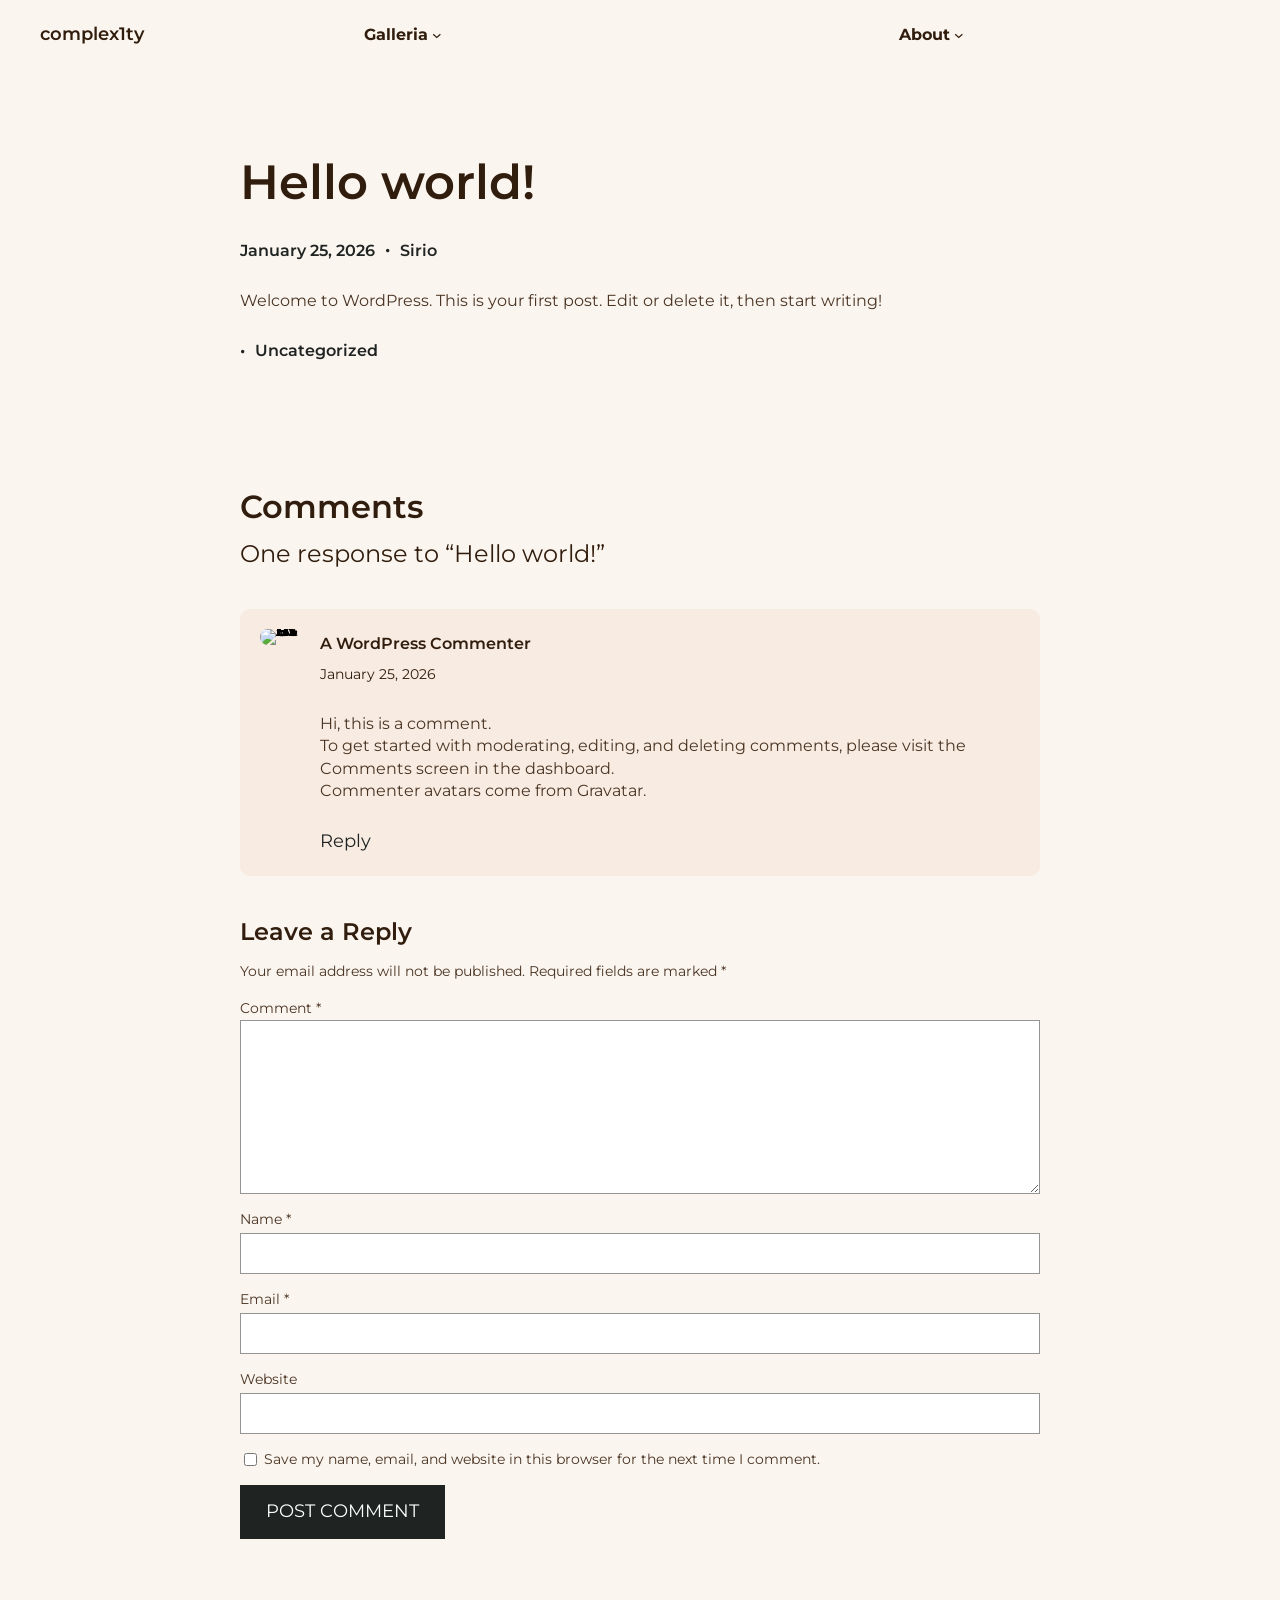
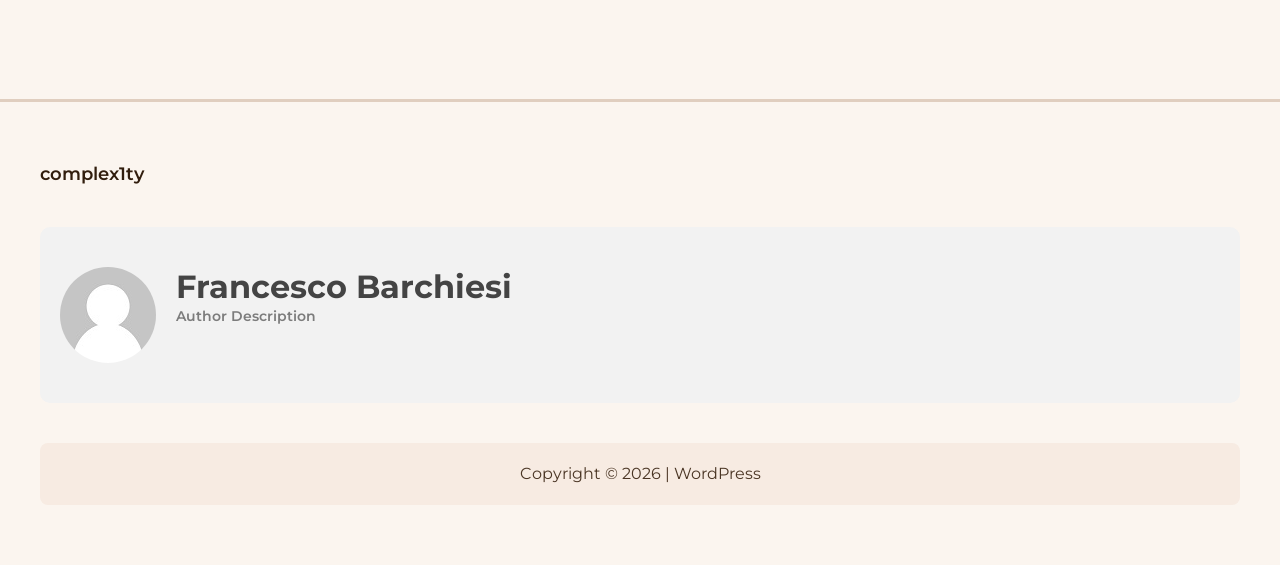
==== commit d51f55d2: "Si" ====
--- a/hello-world/index.html
+++ b/hello-world/index.html
@@ -246,7 +246,7 @@
 						<div class="wp-block-navigation__responsive-dialog" data-wp-bind--aria-modal="state.ariaModal" data-wp-bind--aria-label="state.ariaLabel" data-wp-bind--role="state.roleAttribute">
 							<button aria-label="Close menu" class="wp-block-navigation__responsive-container-close" data-wp-on--click="actions.closeMenuOnClick"><svg xmlns="http://www.w3.org/2000/svg" viewbox="0 0 24 24" width="24" height="24" aria-hidden="true" focusable="false"><path d="m13.06 12 6.47-6.47-1.06-1.06L12 10.94 5.53 4.47 4.47 5.53 10.94 12l-6.47 6.47 1.06 1.06L12 13.06l6.47 6.47 1.06-1.06L13.06 12Z"></path></svg></button>
 							<div class="wp-block-navigation__responsive-container-content" data-wp-watch="callbacks.focusFirstElement" id="modal-1-content">
-								<ul class="wp-block-navigation__container has-text-color has-mono-1-color has-superbfont-xsmall-font-size is-responsive items-justified-space-between wp-block-navigation has-superbfont-xsmall-font-size"><li class="has-superbfont-xsmall-font-size wp-block-navigation-item wp-block-navigation-link"><a class="wp-block-navigation-item__content" href="/galleria/"><span class="wp-block-navigation-item__label"><strong>Galleria</strong></span></a></li><li class="has-superbfont-xsmall-font-size wp-block-navigation-item wp-block-navigation-link"><a class="wp-block-navigation-item__content" href="/about/"><span class="wp-block-navigation-item__label"><strong>About</strong></span></a></li></ul>
+								<ul class="wp-block-navigation__container has-text-color has-mono-1-color has-superbfont-xsmall-font-size is-responsive items-justified-space-between wp-block-navigation has-superbfont-xsmall-font-size"><li data-wp-context="{ &quot;submenuOpenedBy&quot;: { &quot;click&quot;: false, &quot;hover&quot;: false, &quot;focus&quot;: false }, &quot;type&quot;: &quot;submenu&quot;, &quot;modal&quot;: null, &quot;previousFocus&quot;: null }" data-wp-interactive="core/navigation" data-wp-on--focusout="actions.handleMenuFocusout" data-wp-on--keydown="actions.handleMenuKeydown" data-wp-on--mouseenter="actions.openMenuOnHover" data-wp-on--mouseleave="actions.closeMenuOnHover" data-wp-watch="callbacks.initMenu" tabindex="-1" class="wp-block-navigation-item has-superbfont-xsmall-font-size has-child open-on-hover-click wp-block-navigation-submenu"><a class="wp-block-navigation-item__content" href="/galleria/"><span class="wp-block-navigation-item__label"><strong>Galleria</strong></span></a><button data-wp-bind--aria-expanded="state.isMenuOpen" data-wp-on--click="actions.toggleMenuOnClick" aria-label="Galleria submenu" class="wp-block-navigation__submenu-icon wp-block-navigation-submenu__toggle"><svg xmlns="http://www.w3.org/2000/svg" width="12" height="12" viewbox="0 0 12 12" fill="none" aria-hidden="true" focusable="false"><path d="M1.50002 4L6.00002 8L10.5 4" stroke-width="1.5"></path></svg></button><ul data-wp-on--focus="actions.openMenuOnFocus" class="wp-block-navigation__submenu-container wp-block-navigation-submenu"><li class="has-superbfont-xsmall-font-size wp-block-navigation-item wp-block-navigation-link"><a class="wp-block-navigation-item__content" href="/galleria/"><span class="wp-block-navigation-item__label">Galleria</span></a></li></ul></li><li data-wp-context="{ &quot;submenuOpenedBy&quot;: { &quot;click&quot;: false, &quot;hover&quot;: false, &quot;focus&quot;: false }, &quot;type&quot;: &quot;submenu&quot;, &quot;modal&quot;: null, &quot;previousFocus&quot;: null }" data-wp-interactive="core/navigation" data-wp-on--focusout="actions.handleMenuFocusout" data-wp-on--keydown="actions.handleMenuKeydown" data-wp-on--mouseenter="actions.openMenuOnHover" data-wp-on--mouseleave="actions.closeMenuOnHover" data-wp-watch="callbacks.initMenu" tabindex="-1" class="wp-block-navigation-item has-superbfont-xsmall-font-size has-child open-on-hover-click wp-block-navigation-submenu"><a class="wp-block-navigation-item__content" href="/about/"><span class="wp-block-navigation-item__label"><strong>About</strong></span></a><button data-wp-bind--aria-expanded="state.isMenuOpen" data-wp-on--click="actions.toggleMenuOnClick" aria-label="About submenu" class="wp-block-navigation__submenu-icon wp-block-navigation-submenu__toggle"><svg xmlns="http://www.w3.org/2000/svg" width="12" height="12" viewbox="0 0 12 12" fill="none" aria-hidden="true" focusable="false"><path d="M1.50002 4L6.00002 8L10.5 4" stroke-width="1.5"></path></svg></button><ul data-wp-on--focus="actions.openMenuOnFocus" class="wp-block-navigation__submenu-container wp-block-navigation-submenu"><li class="has-superbfont-xsmall-font-size wp-block-navigation-item wp-block-navigation-link"><a class="wp-block-navigation-item__content" href="/about/"><span class="wp-block-navigation-item__label">About</span></a></li></ul></li></ul>
 							</div>
 						</div>
 					</div>
